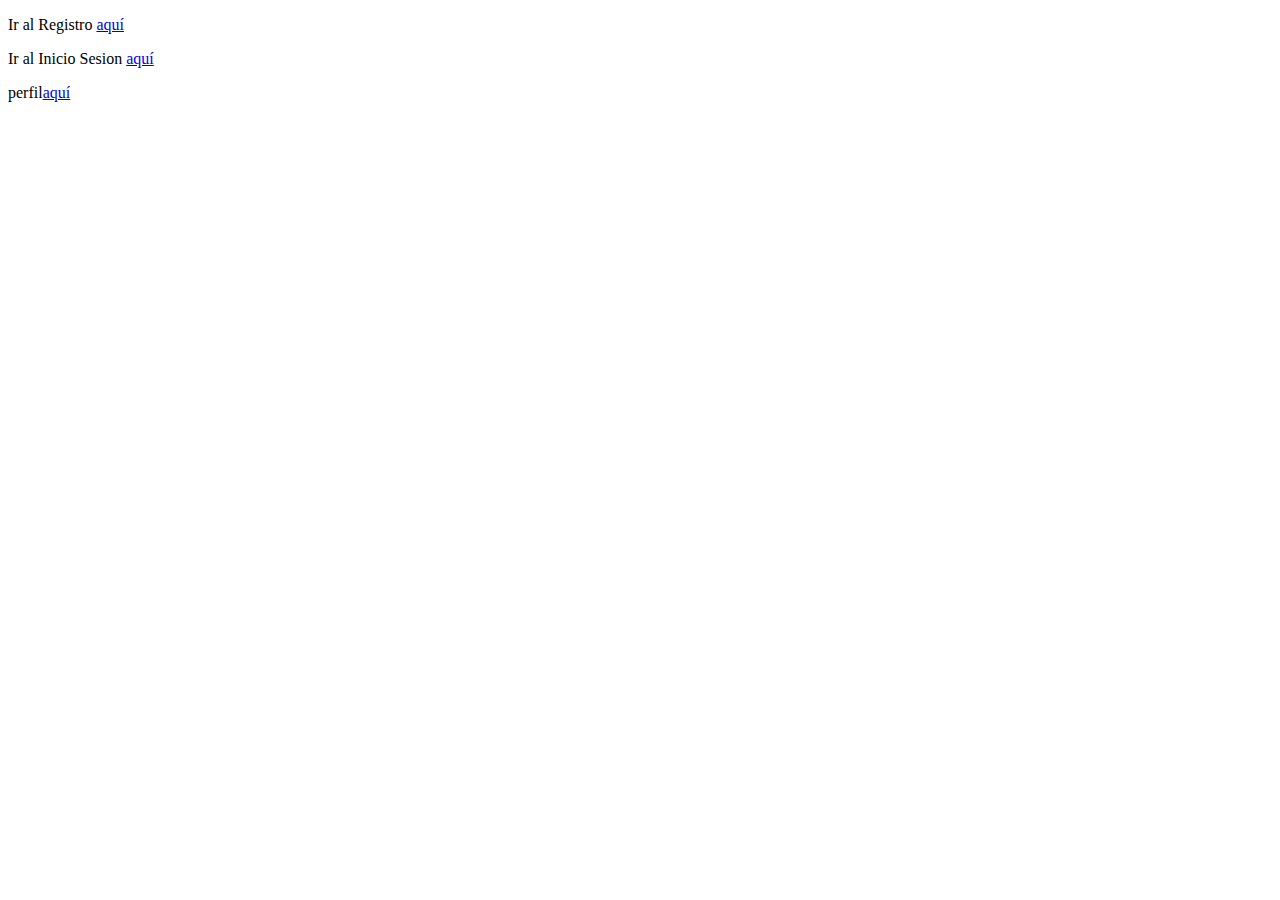
==== src/main/resources/static/index.html @ 1c25717d "Primer commit perfil(En proceso)" ====
<!DOCTYPE html>
<html lang="es" xmlns:th="http://www.thymeleaf.org">
<head>
  <title>Inicio</title>
  <meta http-equiv="Content-Type" content="text/html; charset=UTF-8"/>
</head>
<body>
  <p>Ir al Registro <a href="/registro">aqu&iacute;</a></p>
  <p>Ir al Inicio Sesion <a href="/login">aqu&iacute;</a></p>
  <p>perfil<a href="/perfil">aqu&iacute;</a></p>
</body>
</html>
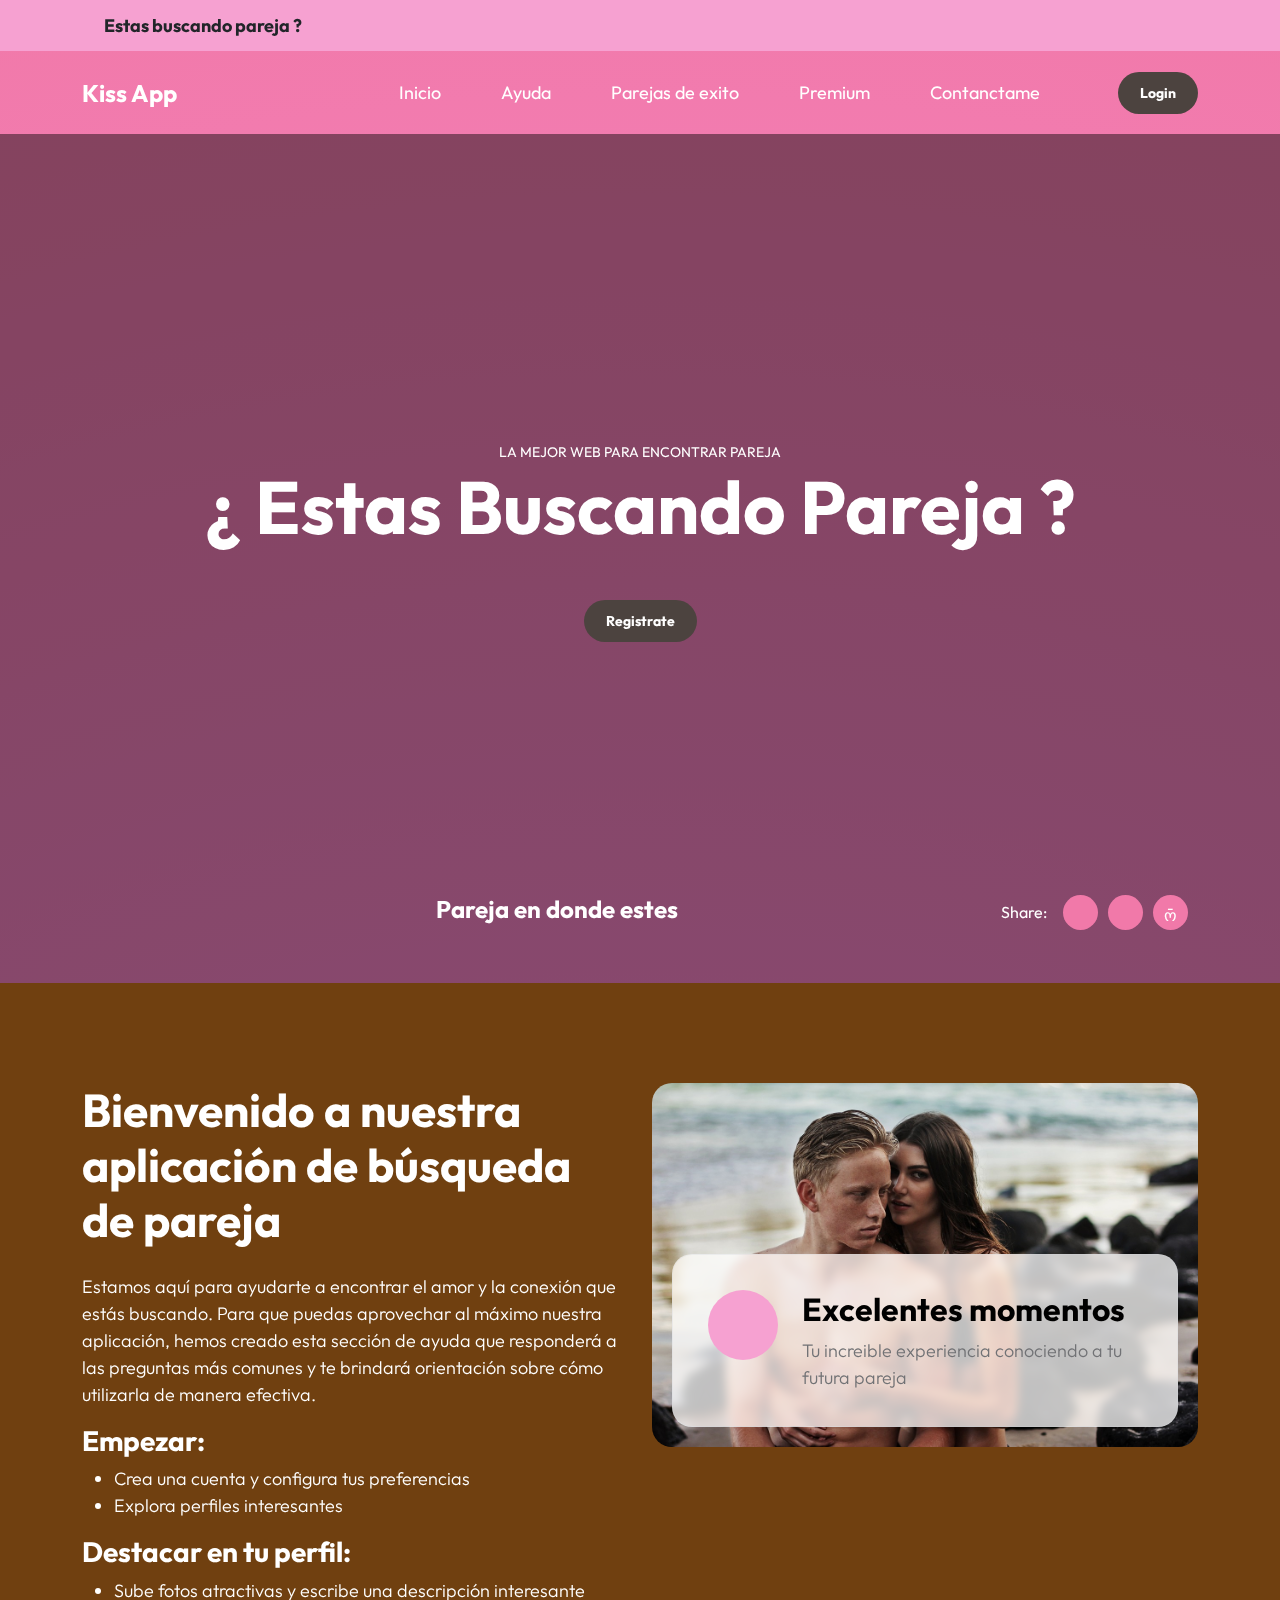
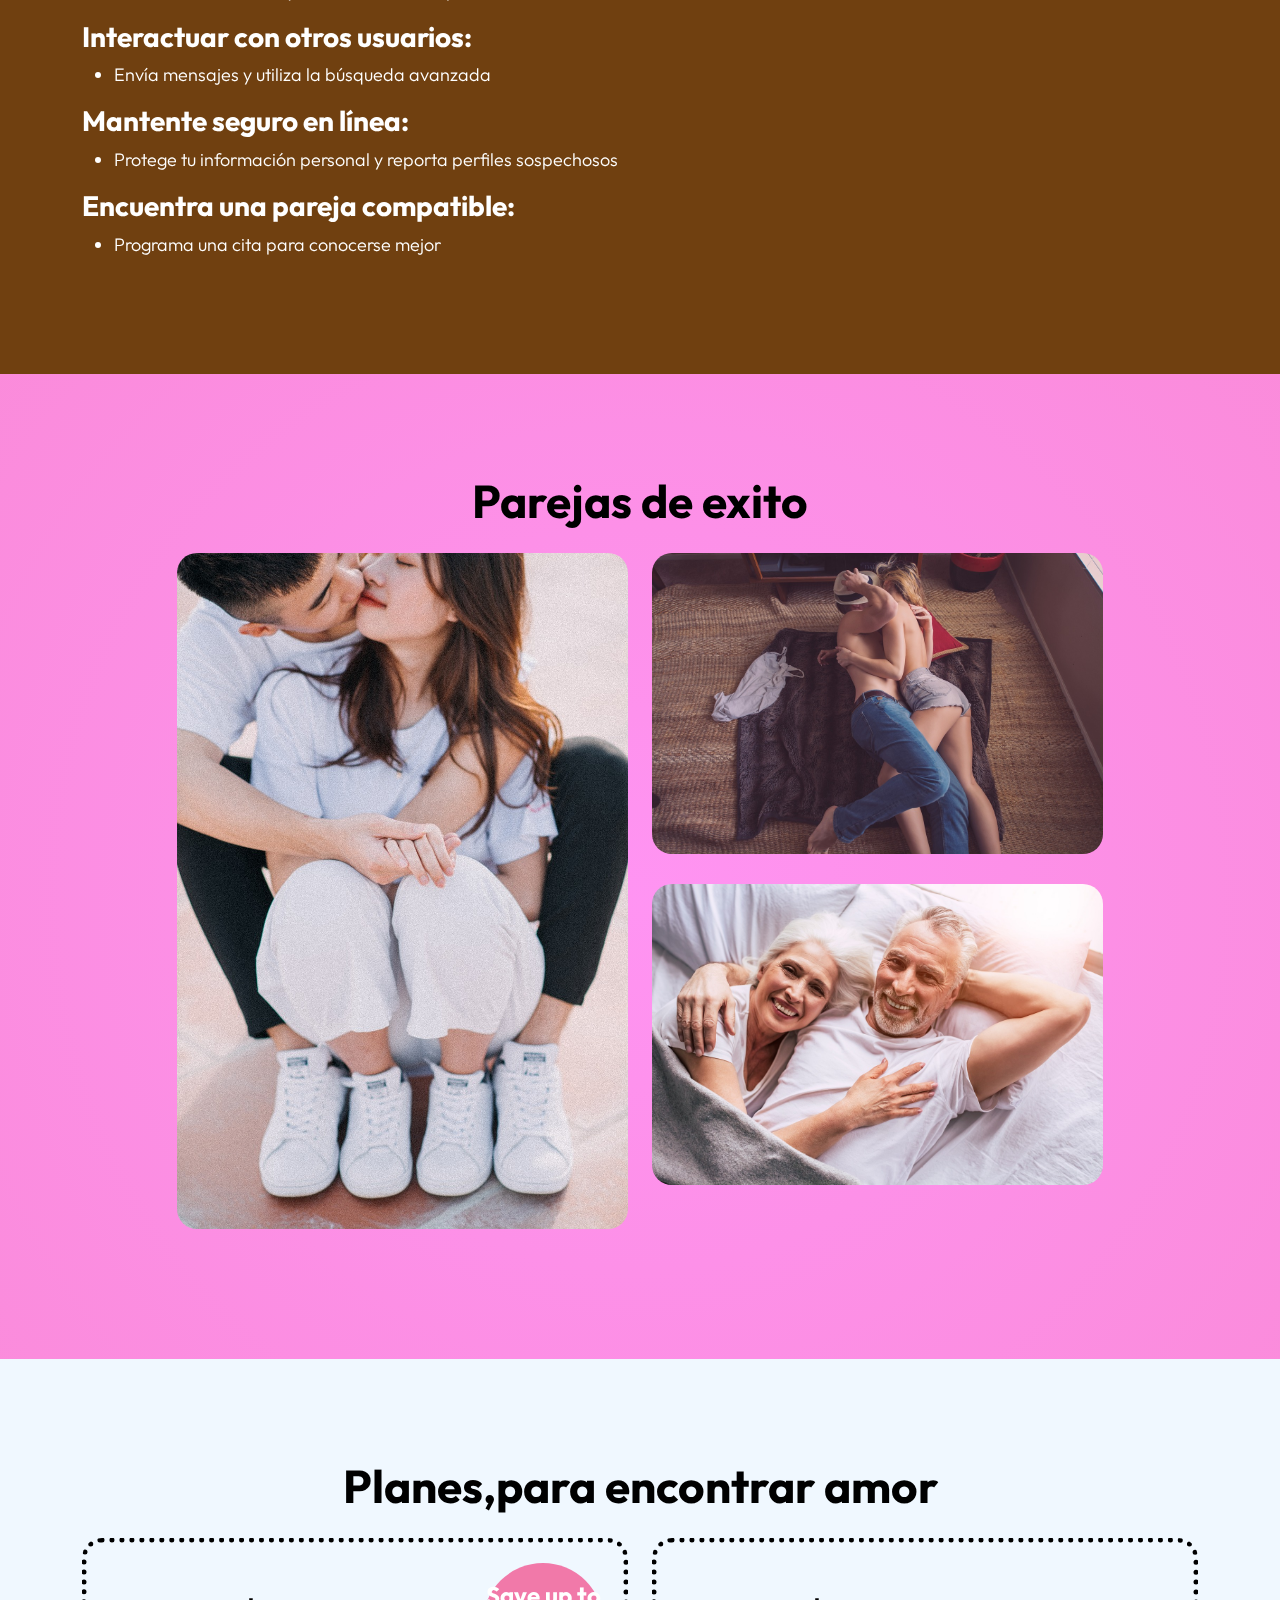
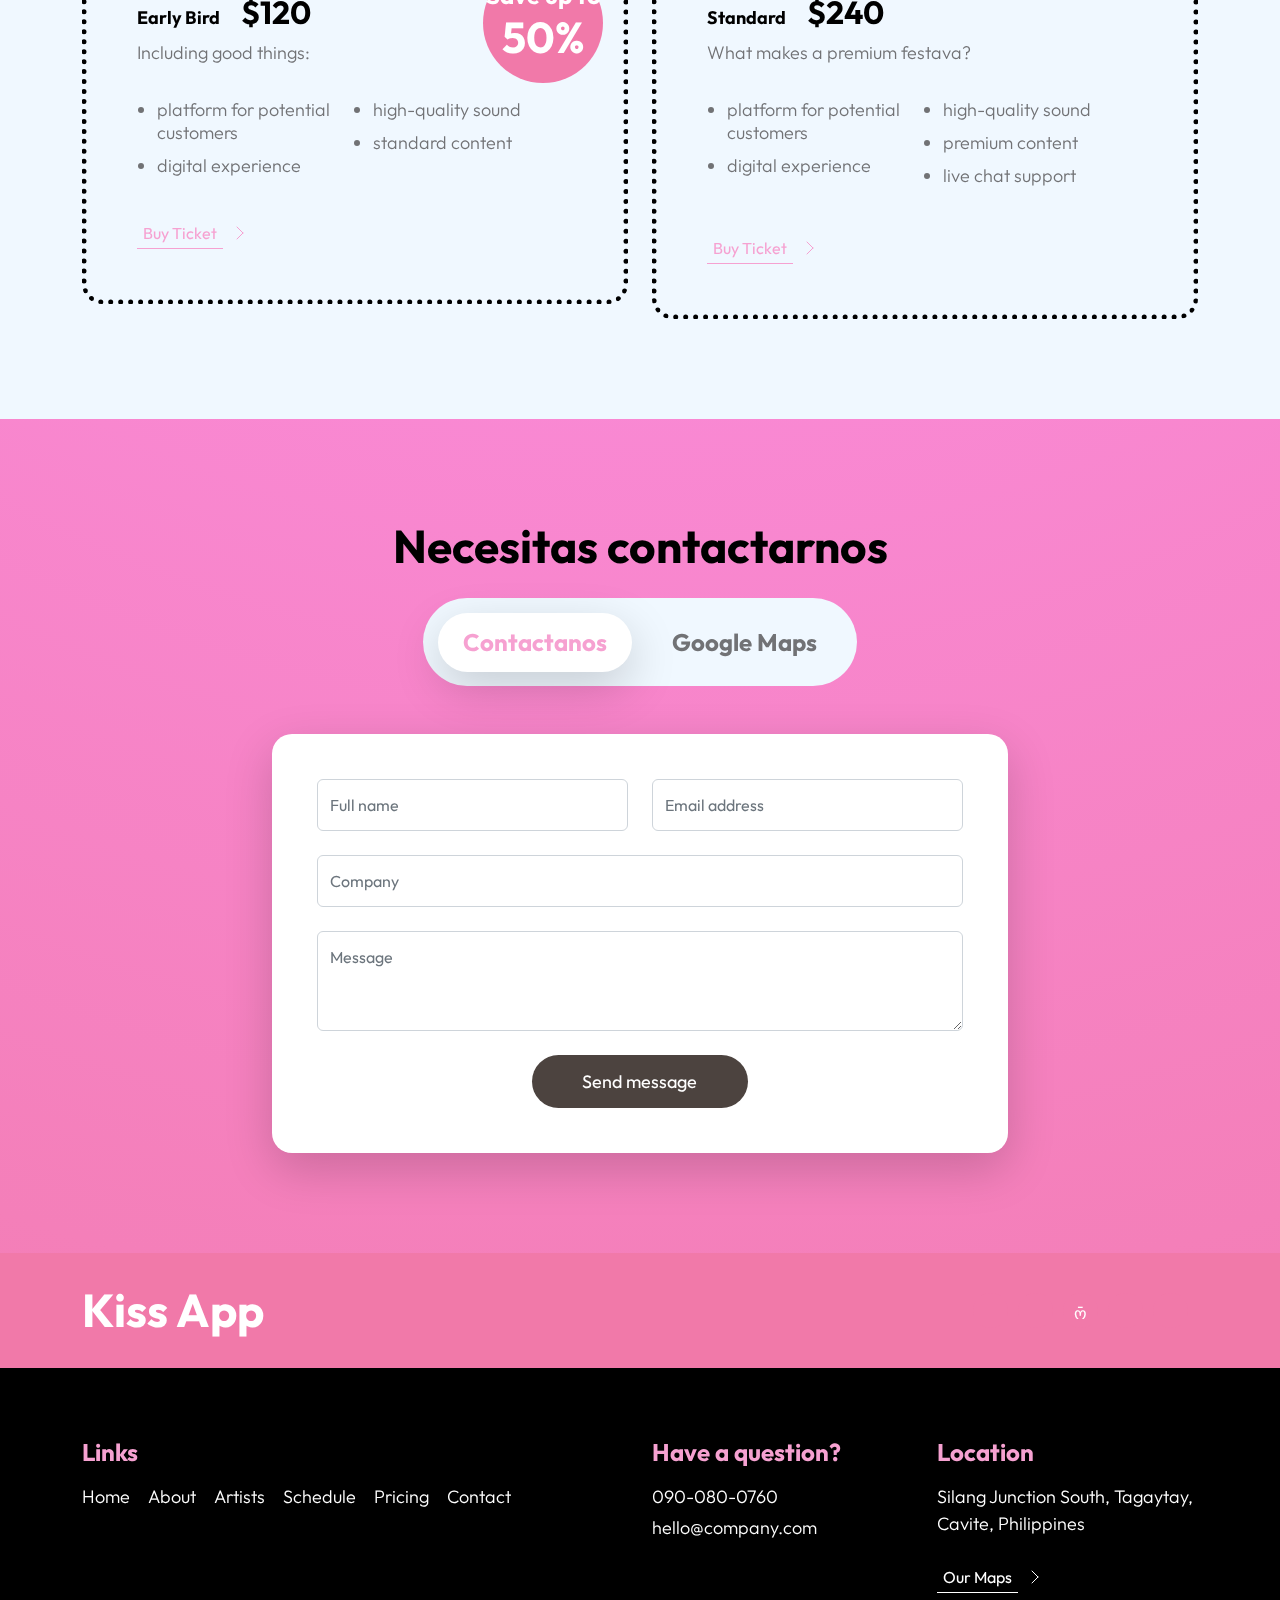
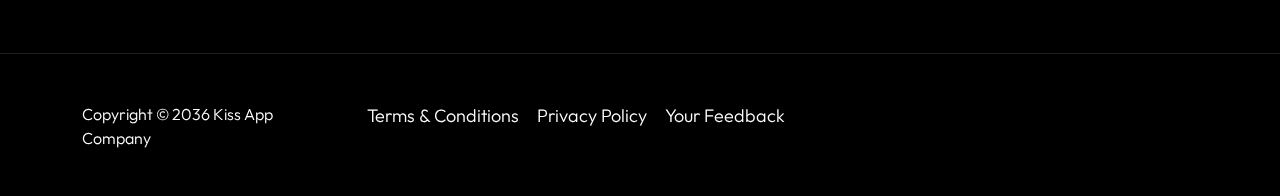
==== commit ef684a42: "aliminando y poniendo nuevos archivos con login" ====
--- a/src/main/resources/static/index.html
+++ b/src/main/resources/static/index.html
@@ -1,12 +1,637 @@
-<!DOCTYPE html>
-<html lang="es" xmlns:th="http://www.thymeleaf.org">
-<head>
-  <title>Inicio</title>
-  <meta http-equiv="Content-Type" content="text/html; charset=UTF-8"/>
-</head>
-<body>
-  <p>Ir al Registro <a href="/registro">aqu&iacute;</a></p>
-  <p>Ir al Inicio Sesion <a href="/login">aqu&iacute;</a></p>
-  <p>perfil<a href="/perfil">aqu&iacute;</a></p>
-</body>
+<!DOCTYPE html>
+<html lang="es" xmlns:th="http://www.thymeleaf.org">
+<head>
+    <meta charset="utf-8">
+    <meta name="viewport" content="width=device-width, initial-scale=1, shrink-to-fit=no">
+    <meta http-equiv="Cache-Control" content="no-cache" />
+    <meta http-equiv="Pragma" content="no-cache" />
+
+
+    <meta name="description" content="">
+    <meta name="author" content="">
+
+    <title>Kiss App - Bootstrap 5 CSS Template</title>
+
+    <!-- CSS FILES -->
+    <link rel="preconnect" href="https://fonts.googleapis.com">
+    <link rel="preconnect" href="https://fonts.gstatic.com" crossorigin>
+    <link href="https://fonts.googleapis.com/css2?family=Outfit:wght@100;200;400;700&display=swap" rel="stylesheet">
+    <link rel="stylesheet" href="css/bootstrap2.min.css"/>
+    <link rel="stylesheet" href="css/bootstrap-icons2.css"/>
+    <link rel="stylesheet" href="css/index.css"/>
+</head>
+
+<body>
+
+    <main>
+
+        <header class="site-header">
+            <div class="container">
+                <div class="row">
+
+                    <div class="col-lg-12 col-12 d-flex flex-wrap">
+                        <p class="d-flex me-4 mb-0">
+                            <i class="bi-person custom-icon me-2"></i>
+                            <strong class="text-dark">Estas buscando pareja ?</strong>
+                        </p>
+                    </div>
+
+                </div>
+            </div>
+        </header>
+
+
+        <nav class="navbar navbar-expand-lg">
+            <div class="container">
+                <a class="navbar-brand" href="index.html">
+                    Kiss App
+                </a>
+
+                <a href="ticket.html" class="btn custom-btn d-lg-none ms-auto me-4">Buy Ticket</a>
+
+                <button class="navbar-toggler" type="button" data-bs-toggle="collapse" data-bs-target="#navbarNav"
+                    aria-controls="navbarNav" aria-expanded="false" aria-label="Toggle navigation">
+                    <span class="navbar-toggler-icon"></span>
+                </button>
+
+                <div class="collapse navbar-collapse" id="navbarNav">
+                    <ul class="navbar-nav align-items-lg-center ms-auto me-lg-5">
+                        <li class="nav-item">
+                            <a class="nav-link click-scroll" href="#section_1">Inicio</a>
+                        </li>
+
+                        <li class="nav-item">
+                            <a class="nav-link click-scroll" href="#section_2">Ayuda</a>
+                        </li>
+
+                        <li class="nav-item">
+                            <a class="nav-link click-scroll" href="#section_3">Parejas de exito</a>
+                        </li>
+
+                        <li class="nav-item">
+                            <a class="nav-link click-scroll" href="#section_4">Premium</a>
+                        </li>
+
+                        <li class="nav-item">
+                            <a class="nav-link click-scroll" href="#section_5">Contanctame</a>
+                        </li>
+                    </ul>
+
+                    <a href="/login" class="btn custom-btn d-lg-block d-none">Login</a>
+                </div>
+            </div>
+        </nav>
+
+
+        <section class="hero-section" id="section_1">
+            <div class="section-overlay"></div>
+
+            <div class="container d-flex justify-content-center align-items-center">
+                <div class="row">
+
+                    <div class="col-12 mt-auto mb-5 text-center">
+                        <small>La mejor web para encontrar pareja</small>
+
+                        <h1 class="text-white mb-5">¿ Estas Buscando Pareja ?</h1>
+
+                        <a class="btn custom-btn smoothscroll" href="/registro">Registrate</a>
+                    </div>
+
+                    <div class="col-lg-12 col-12 mt-auto d-flex flex-column flex-lg-row text-center">
+
+
+                        <div class="location-wrap mx-auto py-3 py-lg-0">
+                            <h5 class="text-white">
+                                <i class="custom-icon bi-geo-alt me-2"></i>
+                                Pareja en donde estes
+                            </h5>
+                        </div>
+
+                        <div class="social-share">
+                            <ul class="social-icon d-flex align-items-center justify-content-center">
+                                <span class="text-white me-3">Share:</span>
+
+                                <li class="social-icon-item">
+                                    <a href="#" class="social-icon-link">
+                                        <span class="bi-facebook"></span>
+                                    </a>
+                                </li>
+
+                                <li class="social-icon-item">
+                                    <a href="#" class="social-icon-link">
+                                        <span class="bi-twitter"></span>
+                                    </a>
+                                </li>
+
+                                <li class="social-icon-item">
+                                    <a href="#" class="social-icon-link">
+                                        <span class="bi-instagram"></span>
+                                    </a>
+                                </li>
+                            </ul>
+                        </div>
+                    </div>
+                </div>
+            </div>
+
+            <div class="video-wrap">
+                <video autoplay="" loop="" muted="" class="custom-video" poster="">
+                    <source src="video/pexels-2022395.mp4" type="video/mp4">
+
+                    Your browser does not support the video tag.
+                </video>
+            </div>
+        </section>
+
+
+        <section class="about-section section-padding" id="section_2">
+            <div class="container">
+                <div class="row">
+
+                    <div class="col-lg-6 col-12 mb-4 mb-lg-0 d-flex align-items-center">
+                        <div class="services-info">
+                            <h2 class="text-white mb-4">Bienvenido a nuestra aplicación de búsqueda de pareja </h2>
+
+                            <p class="text-white">Estamos aquí para ayudarte a encontrar el amor y la conexión que estás
+                                buscando. Para que puedas aprovechar al máximo nuestra aplicación, hemos creado esta
+                                sección de ayuda que responderá a las preguntas más comunes y te brindará orientación
+                                sobre cómo utilizarla de manera efectiva.</p>
+
+
+                            <h4 class="text-white">Empezar:</h4>
+                            <ul class="text-white">
+                                <li class="text-white">Crea una cuenta y configura tus preferencias</li>
+                                <li class="text-white">Explora perfiles interesantes</li>
+                            </ul>
+
+                            <h4 class="text-white">Destacar en tu perfil:</h4>
+                            <ul class="text-white">
+                                <li class="text-white">Sube fotos atractivas y escribe una descripción interesante</li>
+                            </ul>
+
+                            <h4 class="text-white" >Interactuar con otros usuarios:</h4>
+                            <ul class="text-white">
+                                <li class="text-white">Envía mensajes y utiliza la búsqueda avanzada</li>
+                            </ul>
+
+                            <h4 class="text-white">Mantente seguro en línea:</h4>
+                            <ul class="text-white">
+                                <li class="text-white">Protege tu información personal y reporta perfiles sospechosos</li>
+                            </ul>
+
+                            <h4 class="text-white">Encuentra una pareja compatible:</h4>
+                            <ul class="text-white">
+                                <li class="text-white">Programa una cita para conocerse mejor</li>
+                            </ul>
+
+                        
+
+
+                        </div>
+                    </div>
+
+                    <div class="col-lg-6 col-12">
+                        <div class="about-text-wrap">
+                            <img src="images/pexels-alexander-suhorucov-6457579.jpg" class="about-image img-fluid">
+
+                            <div class="about-text-info d-flex">
+                                <div class="d-flex">
+                                    <i class="about-text-icon bi-person"></i>
+                                </div>
+
+
+                                <div class="ms-4">
+                                    <h3>Excelentes momentos</h3>
+
+                                    <p class="mb-0">Tu increible experiencia conociendo a tu futura pareja</p>
+                                </div>
+                            </div>
+                        </div>
+                    </div>
+
+                </div>
+            </div>
+        </section>
+
+
+        <section class="artists-section section-padding" id="section_3">
+            <div class="container">
+                <div class="row justify-content-center">
+
+                    <div class="col-12 text-center">
+                        <h2 class="mb-4">Parejas de exito</h2>
+                    </div>
+
+                    <div class="col-lg-5 col-12">
+                        <div class="artists-thumb">
+                            <div class="artists-image-wrap">
+                                <img src="images/artists/joecalih-UmTZqmMvQcw-unsplash.jpg"
+                                    class="artists-image img-fluid">
+                            </div>
+
+                            <div class="artists-hover">
+                                <p>
+                                    <strong>Name:</strong>
+                                    Madona
+                                </p>
+
+                                <p>
+                                    <strong>Birthdate:</strong>
+                                    August 16, 1958
+                                </p>
+
+                                <p>
+                                    <strong>Music:</strong>
+                                    Pop, R&amp;B
+                                </p>
+
+                                <hr>
+
+                                <p class="mb-0">
+                                    <strong>Youtube Channel:</strong>
+                                    <a href="#">Madona Official</a>
+                                </p>
+                            </div>
+                        </div>
+                    </div>
+
+                    <div class="col-lg-5 col-12">
+                        <div class="artists-thumb">
+                            <div class="artists-image-wrap">
+                                <img src="images/artists/abstral-official-bdlMO9z5yco-unsplash.jpg"
+                                    class="artists-image img-fluid">
+                            </div>
+
+                            <div class="artists-hover">
+                                <p>
+                                    <strong>Name:</strong>
+                                    Rihana
+                                </p>
+
+                                <p>
+                                    <strong>Birthdate:</strong>
+                                    Feb 20, 1988
+                                </p>
+
+                                <p>
+                                    <strong>Music:</strong>
+                                    Country
+                                </p>
+
+                                <hr>
+
+                                <p class="mb-0">
+                                    <strong>Youtube Channel:</strong>
+                                    <a href="#">Rihana Official</a>
+                                </p>
+                            </div>
+                        </div>
+
+                        <div class="artists-thumb">
+                            <img src="images/artists/soundtrap-rAT6FJ6wltE-unsplash.jpg"
+                                class="artists-image img-fluid">
+
+                            <div class="artists-hover">
+                                <p>
+                                    <strong>Name:</strong>
+                                    Bruno Bros
+                                </p>
+
+                                <p>
+                                    <strong>Birthdate:</strong>
+                                    October 8, 1985
+                                </p>
+
+                                <p>
+                                    <strong>Music:</strong>
+                                    Pop
+                                </p>
+
+                                <hr>
+
+                                <p class="mb-0">
+                                    <strong>Youtube Channel:</strong>
+                                    <a href="#">Bruno Official</a>
+                                </p>
+                            </div>
+                        </div>
+                    </div>
+
+                </div>
+            </div>
+        </section>
+
+
+
+        <section class="pricing-section section-padding section-bg" id="section_4">
+            <div class="container">
+                <div class="row">
+
+                    <div class="col-lg-8 col-12 mx-auto">
+                        <h2 class="text-center mb-4">Planes,para encontrar amor</h2>
+                    </div>
+
+                    <div class="col-lg-6 col-12">
+                        <div class="pricing-thumb">
+                            <div class="d-flex">
+                                <div>
+                                    <h3><small>Early Bird</small> $120</h3>
+
+                                    <p>Including good things:</p>
+                                </div>
+
+                                <h5 class="pricing-tag ms-auto">Save up to <span>50%</span></h5>
+                            </div>
+
+                            <ul class="pricing-list mt-3">
+                                <li class="pricing-list-item">platform for potential customers</li>
+
+                                <li class="pricing-list-item">digital experience</li>
+
+                                <li class="pricing-list-item">high-quality sound</li>
+
+                                <li class="pricing-list-item">standard content</li>
+                            </ul>
+
+                            <a class="link-fx-1 color-contrast-higher mt-4" href="ticket.html">
+                                <span>Buy Ticket</span>
+                                <svg class="icon" viewBox="0 0 32 32" aria-hidden="true">
+                                    <g fill="none" stroke="currentColor" stroke-linecap="round" stroke-linejoin="round">
+                                        <circle cx="16" cy="16" r="15.5"></circle>
+                                        <line x1="10" y1="18" x2="16" y2="12"></line>
+                                        <line x1="16" y1="12" x2="22" y2="18"></line>
+                                    </g>
+                                </svg>
+                            </a>
+                        </div>
+                    </div>
+
+                    <div class="col-lg-6 col-12 mt-4 mt-lg-0">
+                        <div class="pricing-thumb">
+                            <div class="d-flex">
+                                <div>
+                                    <h3><small>Standard</small> $240</h3>
+
+                                    <p>What makes a premium festava?</p>
+                                </div>
+                            </div>
+
+                            <ul class="pricing-list mt-3">
+                                <li class="pricing-list-item">platform for potential customers</li>
+
+                                <li class="pricing-list-item">digital experience</li>
+
+                                <li class="pricing-list-item">high-quality sound</li>
+
+                                <li class="pricing-list-item">premium content</li>
+
+                                <li class="pricing-list-item">live chat support</li>
+                            </ul>
+
+                            <a class="link-fx-1 color-contrast-higher mt-4" href="ticket.html">
+                                <span>Buy Ticket</span>
+                                <svg class="icon" viewBox="0 0 32 32" aria-hidden="true">
+                                    <g fill="none" stroke="currentColor" stroke-linecap="round" stroke-linejoin="round">
+                                        <circle cx="16" cy="16" r="15.5"></circle>
+                                        <line x1="10" y1="18" x2="16" y2="12"></line>
+                                        <line x1="16" y1="12" x2="22" y2="18"></line>
+                                    </g>
+                                </svg>
+                            </a>
+                        </div>
+                    </div>
+
+                </div>
+            </div>
+        </section>
+
+
+        <section class="contact-section section-padding" id="section_5">
+            <div class="container">
+                <div class="row">
+
+                    <div class="col-lg-8 col-12 mx-auto">
+                        <h2 class="text-center mb-4">Necesitas contactarnos</h2>
+
+                        <nav class="d-flex justify-content-center">
+                            <div class="nav nav-tabs align-items-baseline justify-content-center" id="nav-tab"
+                                role="tablist">
+                                <button class="nav-link active" id="nav-ContactForm-tab" data-bs-toggle="tab"
+                                    data-bs-target="#nav-ContactForm" type="button" role="tab"
+                                    aria-controls="nav-ContactForm" aria-selected="false">
+                                    <h5>Contactanos</h5>
+                                </button>
+
+                                <button class="nav-link" id="nav-ContactMap-tab" data-bs-toggle="tab"
+                                    data-bs-target="#nav-ContactMap" type="button" role="tab"
+                                    aria-controls="nav-ContactMap" aria-selected="false">
+                                    <h5>Google Maps</h5>
+                                </button>
+                            </div>
+                        </nav>
+
+                        <div class="tab-content shadow-lg mt-5" id="nav-tabContent">
+                            <div class="tab-pane fade show active" id="nav-ContactForm" role="tabpanel"
+                                aria-labelledby="nav-ContactForm-tab">
+                                <form class="custom-form contact-form mb-5 mb-lg-0" action="#" method="post"
+                                    role="form">
+                                    <div class="contact-form-body">
+                                        <div class="row">
+                                            <div class="col-lg-6 col-md-6 col-12">
+                                                <input type="text" name="contact-name" id="contact-name"
+                                                    class="form-control" placeholder="Full name" required>
+                                            </div>
+
+                                            <div class="col-lg-6 col-md-6 col-12">
+                                                <input type="email" name="contact-email" id="contact-email"
+                                                    pattern="[^ @]*@[^ @]*" class="form-control"
+                                                    placeholder="Email address" required>
+                                            </div>
+                                        </div>
+
+                                        <input type="text" name="contact-company" id="contact-company"
+                                            class="form-control" placeholder="Company" required>
+
+                                        <textarea name="contact-message" rows="3" class="form-control"
+                                            id="contact-message" placeholder="Message"></textarea>
+
+                                        <div class="col-lg-4 col-md-10 col-8 mx-auto">
+                                            <button type="submit" class="form-control">Send message</button>
+                                        </div>
+                                    </div>
+                                </form>
+                            </div>
+
+                            <div class="tab-pane fade" id="nav-ContactMap" role="tabpanel"
+                                aria-labelledby="nav-ContactMap-tab">
+                                <iframe class="google-map"
+                                    src="https://www.google.com/maps/embed?pb=!1m18!1m12!1m3!1d29974.469402870927!2d120.94861466021855!3d14.106066818082482!2m3!1f0!2f0!3f0!3m2!1i1024!2i768!4f13.1!3m3!1m2!1s0x33bd777b1ab54c8f%3A0x6ecc514451ce2be8!2sTagaytay%2C%20Cavite%2C%20Philippines!5e1!3m2!1sen!2smy!4v1670344209509!5m2!1sen!2smy"
+                                    width="100%" height="450" style="border:0;" allowfullscreen="" loading="lazy"
+                                    referrerpolicy="no-referrer-when-downgrade"></iframe>
+                                <!-- You can easily copy the embed code from Google Maps -> Share -> Embed a map // -->
+                            </div>
+                        </div>
+                    </div>
+
+                </div>
+            </div>
+        </section>
+    </main>
+
+
+    <footer class="site-footer">
+        <div class="site-footer-top">
+            <div class="container">
+                <div class="row">
+
+                    <div class="col-lg-6 col-12">
+                        <h2 class="text-white mb-lg-0">Kiss App</h2>
+                    </div>
+
+                    <div class="col-lg-6 col-12 d-flex justify-content-lg-end align-items-center">
+                        <ul class="social-icon d-flex justify-content-lg-end">
+                            <li class="social-icon-item">
+                                <a href="#" class="social-icon-link">
+                                    <span class="bi-twitter"></span>
+                                </a>
+                            </li>
+
+                            <li class="social-icon-item">
+                                <a href="#" class="social-icon-link">
+                                    <span class="bi-apple"></span>
+                                </a>
+                            </li>
+
+                            <li class="social-icon-item">
+                                <a href="#" class="social-icon-link">
+                                    <span class="bi-instagram"></span>
+                                </a>
+                            </li>
+
+                            <li class="social-icon-item">
+                                <a href="#" class="social-icon-link">
+                                    <span class="bi-youtube"></span>
+                                </a>
+                            </li>
+
+                            <li class="social-icon-item">
+                                <a href="#" class="social-icon-link">
+                                    <span class="bi-pinterest"></span>
+                                </a>
+                            </li>
+                        </ul>
+                    </div>
+                </div>
+            </div>
+        </div>
+
+        <div class="container">
+            <div class="row">
+
+                <div class="col-lg-6 col-12 mb-4 pb-2">
+                    <h5 class="site-footer-title mb-3">Links</h5>
+
+                    <ul class="site-footer-links">
+                        <li class="site-footer-link-item">
+                            <a href="#" class="site-footer-link">Home</a>
+                        </li>
+
+                        <li class="site-footer-link-item">
+                            <a href="#" class="site-footer-link">About</a>
+                        </li>
+
+                        <li class="site-footer-link-item">
+                            <a href="#" class="site-footer-link">Artists</a>
+                        </li>
+
+                        <li class="site-footer-link-item">
+                            <a href="#" class="site-footer-link">Schedule</a>
+                        </li>
+
+                        <li class="site-footer-link-item">
+                            <a href="#" class="site-footer-link">Pricing</a>
+                        </li>
+
+                        <li class="site-footer-link-item">
+                            <a href="#" class="site-footer-link">Contact</a>
+                        </li>
+                    </ul>
+                </div>
+
+                <div class="col-lg-3 col-md-6 col-12 mb-4 mb-lg-0">
+                    <h5 class="site-footer-title mb-3">Have a question?</h5>
+
+                    <p class="text-white d-flex mb-1">
+                        <a href="tel: 090-080-0760" class="site-footer-link">
+                            090-080-0760
+                        </a>
+                    </p>
+
+                    <p class="text-white d-flex">
+                        <a href="mailto:hello@company.com" class="site-footer-link">
+                            hello@company.com
+                        </a>
+                    </p>
+                </div>
+
+                <div class="col-lg-3 col-md-6 col-11 mb-4 mb-lg-0 mb-md-0">
+                    <h5 class="site-footer-title mb-3">Location</h5>
+
+                    <p class="text-white d-flex mt-3 mb-2">
+                        Silang Junction South, Tagaytay, Cavite, Philippines</p>
+
+                    <a class="link-fx-1 color-contrast-higher mt-3" href="#">
+                        <span>Our Maps</span>
+                        <svg class="icon" viewBox="0 0 32 32" aria-hidden="true">
+                            <g fill="none" stroke="currentColor" stroke-linecap="round" stroke-linejoin="round">
+                                <circle cx="16" cy="16" r="15.5"></circle>
+                                <line x1="10" y1="18" x2="16" y2="12"></line>
+                                <line x1="16" y1="12" x2="22" y2="18"></line>
+                            </g>
+                        </svg>
+                    </a>
+                </div>
+            </div>
+        </div>
+
+        <div class="site-footer-bottom">
+            <div class="container">
+                <div class="row">
+
+                    <div class="col-lg-3 col-12 mt-5">
+                        <p class="copyright-text">Copyright © 2036 Kiss App Company</p>
+                    </div>
+
+                    <div class="col-lg-8 col-12 mt-lg-5">
+                        <ul class="site-footer-links">
+                            <li class="site-footer-link-item">
+                                <a href="#" class="site-footer-link">Terms &amp; Conditions</a>
+                            </li>
+
+                            <li class="site-footer-link-item">
+                                <a href="#" class="site-footer-link">Privacy Policy</a>
+                            </li>
+
+                            <li class="site-footer-link-item">
+                                <a href="#" class="site-footer-link">Your Feedback</a>
+                            </li>
+                        </ul>
+                    </div>
+                </div>
+            </div>
+        </div>
+    </footer>
+
+
+
+    <!-- JAVASCRIPT FILES -->
+    <script th:src="@{/js/jquery.min.js}"></script>
+    <script th:src="@{/js/bootstrap.min.js}"></script>
+    <script th:src="@{/js/jquery.sticky.js}"></script>
+    <script th:src="@{/js/click-scroll.js}"></script>
+    <script th:src="@{/js/custom.js}"></script>
+
+
+</body>
+
 </html>--- a/src/main/resources/static/css/bootstrap2.min.css
+++ b/src/main/resources/static/css/bootstrap2.min.css
@@ -0,0 +1,12637 @@
+@charset "UTF-8";
+
+/*!
+ * Bootstrap  v5.2.2 (https://getbootstrap.com/)
+ * Copyright 2011-2022 The Bootstrap Authors
+ * Copyright 2011-2022 Twitter, Inc.
+ * Licensed under MIT (https://github.com/twbs/bootstrap/blob/main/LICENSE)
+ */
+:root {
+    --bs-blue: #0d6efd;
+    --bs-indigo: #6610f2;
+    --bs-purple: #6f42c1;
+    --bs-pink: #d63384;
+    --bs-red: #dc3545;
+    --bs-orange: #fd7e14;
+    --bs-yellow: #ffc107;
+    --bs-green: #198754;
+    --bs-teal: #20c997;
+    --bs-cyan: #0dcaf0;
+    --bs-black: #000;
+    --bs-white: #fff;
+    --bs-gray: #6c757d;
+    --bs-gray-dark: #343a40;
+    --bs-gray-100: #f8f9fa;
+    --bs-gray-200: #e9ecef;
+    --bs-gray-300: #dee2e6;
+    --bs-gray-400: #ced4da;
+    --bs-gray-500: #adb5bd;
+    --bs-gray-600: #6c757d;
+    --bs-gray-700: #495057;
+    --bs-gray-800: #343a40;
+    --bs-gray-900: #212529;
+    --bs-primary: #0d6efd;
+    --bs-secondary: #6c757d;
+    --bs-success: #198754;
+    --bs-info: #0dcaf0;
+    --bs-warning: #ffc107;
+    --bs-danger: #dc3545;
+    --bs-light: #f8f9fa;
+    --bs-dark: #212529;
+    --bs-primary-rgb: 13, 110, 253;
+    --bs-secondary-rgb: 108, 117, 125;
+    --bs-success-rgb: 25, 135, 84;
+    --bs-info-rgb: 13, 202, 240;
+    --bs-warning-rgb: 255, 193, 7;
+    --bs-danger-rgb: 220, 53, 69;
+    --bs-light-rgb: 248, 249, 250;
+    --bs-dark-rgb: 33, 37, 41;
+    --bs-white-rgb: 255, 255, 255;
+    --bs-black-rgb: 0, 0, 0;
+    --bs-body-color-rgb: 33, 37, 41;
+    --bs-body-bg-rgb: 255, 255, 255;
+    --bs-font-sans-serif: system-ui, -apple-system, "Segoe UI", Roboto, "Helvetica Neue", "Noto Sans", "Liberation Sans", Arial, sans-serif, "Apple Color Emoji", "Segoe UI Emoji", "Segoe UI Symbol", "Noto Color Emoji";
+    --bs-font-monospace: SFMono-Regular, Menlo, Monaco, Consolas, "Liberation Mono", "Courier New", monospace;
+    --bs-gradient: linear-gradient(180deg, rgba(255, 255, 255, 0.15), rgba(255, 255, 255, 0));
+    --bs-body-font-family: var(--bs-font-sans-serif);
+    --bs-body-font-size: 1rem;
+    --bs-body-font-weight: 400;
+    --bs-body-line-height: 1.5;
+    --bs-body-color: #212529;
+    --bs-body-bg: #fff;
+    --bs-border-width: 1px;
+    --bs-border-style: solid;
+    --bs-border-color: #dee2e6;
+    --bs-border-color-translucent: rgba(0, 0, 0, 0.175);
+    --bs-border-radius: 0.375rem;
+    --bs-border-radius-sm: 0.25rem;
+    --bs-border-radius-lg: 0.5rem;
+    --bs-border-radius-xl: 1rem;
+    --bs-border-radius-2xl: 2rem;
+    --bs-border-radius-pill: 50rem;
+    --bs-link-color: #0d6efd;
+    --bs-link-hover-color: #0a58ca;
+    --bs-code-color: #d63384;
+    --bs-highlight-bg: #fff3cd
+}
+
+*,
+::after,
+::before {
+    box-sizing: border-box
+}
+
+@media (prefers-reduced-motion:no-preference) {
+    :root {
+        scroll-behavior: smooth
+    }
+}
+
+body {
+    margin: 0;
+    font-family: var(--bs-body-font-family);
+    font-size: var(--bs-body-font-size);
+    font-weight: var(--bs-body-font-weight);
+    line-height: var(--bs-body-line-height);
+    color: var(--bs-body-color);
+    text-align: var(--bs-body-text-align);
+    background-color: var(--bs-body-bg);
+    -webkit-text-size-adjust: 100%;
+    -webkit-tap-highlight-color: transparent
+}
+
+hr {
+    margin: 1rem 0;
+    color: inherit;
+    border: 0;
+    border-top: 1px solid;
+    opacity: .25
+}
+
+.h1,
+.h2,
+.h3,
+.h4,
+.h5,
+.h6,
+h1,
+h2,
+h3,
+h4,
+h5,
+h6 {
+    margin-top: 0;
+    margin-bottom: .5rem;
+    font-weight: 500;
+    line-height: 1.2
+}
+
+.h1,
+h1 {
+    font-size: calc(1.375rem + 1.5vw)
+}
+
+@media (min-width:1200px) {
+
+    .h1,
+    h1 {
+        font-size: 2.5rem
+    }
+}
+
+.h2,
+h2 {
+    font-size: calc(1.325rem + .9vw)
+}
+
+@media (min-width:1200px) {
+
+    .h2,
+    h2 {
+        font-size: 2rem
+    }
+}
+
+.h3,
+h3 {
+    font-size: calc(1.3rem + .6vw)
+}
+
+@media (min-width:1200px) {
+
+    .h3,
+    h3 {
+        font-size: 1.75rem
+    }
+}
+
+.h4,
+h4 {
+    font-size: calc(1.275rem + .3vw)
+}
+
+@media (min-width:1200px) {
+
+    .h4,
+    h4 {
+        font-size: 1.5rem
+    }
+}
+
+.h5,
+h5 {
+    font-size: 1.25rem
+}
+
+.h6,
+h6 {
+    font-size: 1rem
+}
+
+p {
+    margin-top: 0;
+    margin-bottom: 1rem
+}
+
+abbr[title] {
+    -webkit-text-decoration: underline dotted;
+    text-decoration: underline dotted;
+    cursor: help;
+    -webkit-text-decoration-skip-ink: none;
+    text-decoration-skip-ink: none
+}
+
+address {
+    margin-bottom: 1rem;
+    font-style: normal;
+    line-height: inherit
+}
+
+ol,
+ul {
+    padding-left: 2rem
+}
+
+dl,
+ol,
+ul {
+    margin-top: 0;
+    margin-bottom: 1rem
+}
+
+ol ol,
+ol ul,
+ul ol,
+ul ul {
+    margin-bottom: 0
+}
+
+dt {
+    font-weight: 700
+}
+
+dd {
+    margin-bottom: .5rem;
+    margin-left: 0
+}
+
+blockquote {
+    margin: 0 0 1rem
+}
+
+b,
+strong {
+    font-weight: bolder
+}
+
+.small,
+small {
+    font-size: .875em
+}
+
+.mark,
+mark {
+    padding: .1875em;
+    background-color: var(--bs-highlight-bg)
+}
+
+sub,
+sup {
+    position: relative;
+    font-size: .75em;
+    line-height: 0;
+    vertical-align: baseline
+}
+
+sub {
+    bottom: -.25em
+}
+
+sup {
+    top: -.5em
+}
+
+a {
+    color: var(--bs-link-color);
+    text-decoration: underline
+}
+
+a:hover {
+    color: var(--bs-link-hover-color)
+}
+
+a:not([href]):not([class]),
+a:not([href]):not([class]):hover {
+    color: inherit;
+    text-decoration: none
+}
+
+code,
+kbd,
+pre,
+samp {
+    font-family: var(--bs-font-monospace);
+    font-size: 1em
+}
+
+pre {
+    display: block;
+    margin-top: 0;
+    margin-bottom: 1rem;
+    overflow: auto;
+    font-size: .875em
+}
+
+pre code {
+    font-size: inherit;
+    color: inherit;
+    word-break: normal
+}
+
+code {
+    font-size: .875em;
+    color: var(--bs-code-color);
+    word-wrap: break-word
+}
+
+a>code {
+    color: inherit
+}
+
+kbd {
+    padding: .1875rem .375rem;
+    font-size: .875em;
+    color: var(--bs-body-bg);
+    background-color: var(--bs-body-color);
+    border-radius: .25rem
+}
+
+kbd kbd {
+    padding: 0;
+    font-size: 1em
+}
+
+figure {
+    margin: 0 0 1rem
+}
+
+img,
+svg {
+    vertical-align: middle
+}
+
+table {
+    caption-side: bottom;
+    border-collapse: collapse
+}
+
+caption {
+    padding-top: .5rem;
+    padding-bottom: .5rem;
+    color: #6c757d;
+    text-align: left
+}
+
+th {
+    text-align: inherit;
+    text-align: -webkit-match-parent
+}
+
+tbody,
+td,
+tfoot,
+th,
+thead,
+tr {
+    border-color: inherit;
+    border-style: solid;
+    border-width: 0
+}
+
+label {
+    display: inline-block
+}
+
+button {
+    border-radius: 0
+}
+
+button:focus:not(:focus-visible) {
+    outline: 0
+}
+
+button,
+input,
+optgroup,
+select,
+textarea {
+    margin: 0;
+    font-family: inherit;
+    font-size: inherit;
+    line-height: inherit
+}
+
+button,
+select {
+    text-transform: none
+}
+
+[role=button] {
+    cursor: pointer
+}
+
+select {
+    word-wrap: normal
+}
+
+select:disabled {
+    opacity: 1
+}
+
+[list]:not([type=date]):not([type=datetime-local]):not([type=month]):not([type=week]):not([type=time])::-webkit-calendar-picker-indicator {
+    display: none !important
+}
+
+[type=button],
+[type=reset],
+[type=submit],
+button {
+    -webkit-appearance: button
+}
+
+[type=button]:not(:disabled),
+[type=reset]:not(:disabled),
+[type=submit]:not(:disabled),
+button:not(:disabled) {
+    cursor: pointer
+}
+
+::-moz-focus-inner {
+    padding: 0;
+    border-style: none
+}
+
+textarea {
+    resize: vertical
+}
+
+fieldset {
+    min-width: 0;
+    padding: 0;
+    margin: 0;
+    border: 0
+}
+
+legend {
+    float: left;
+    width: 100%;
+    padding: 0;
+    margin-bottom: .5rem;
+    font-size: calc(1.275rem + .3vw);
+    line-height: inherit
+}
+
+@media (min-width:1200px) {
+    legend {
+        font-size: 1.5rem
+    }
+}
+
+legend+* {
+    clear: left
+}
+
+::-webkit-datetime-edit-day-field,
+::-webkit-datetime-edit-fields-wrapper,
+::-webkit-datetime-edit-hour-field,
+::-webkit-datetime-edit-minute,
+::-webkit-datetime-edit-month-field,
+::-webkit-datetime-edit-text,
+::-webkit-datetime-edit-year-field {
+    padding: 0
+}
+
+::-webkit-inner-spin-button {
+    height: auto
+}
+
+[type=search] {
+    outline-offset: -2px;
+    -webkit-appearance: textfield
+}
+
+::-webkit-search-decoration {
+    -webkit-appearance: none
+}
+
+::-webkit-color-swatch-wrapper {
+    padding: 0
+}
+
+::-webkit-file-upload-button {
+    font: inherit;
+    -webkit-appearance: button
+}
+
+::file-selector-button {
+    font: inherit;
+    -webkit-appearance: button
+}
+
+output {
+    display: inline-block
+}
+
+iframe {
+    border: 0
+}
+
+summary {
+    display: list-item;
+    cursor: pointer
+}
+
+progress {
+    vertical-align: baseline
+}
+
+[hidden] {
+    display: none !important
+}
+
+.lead {
+    font-size: 1.25rem;
+    font-weight: 300
+}
+
+.display-1 {
+    font-size: calc(1.625rem + 4.5vw);
+    font-weight: 300;
+    line-height: 1.2
+}
+
+@media (min-width:1200px) {
+    .display-1 {
+        font-size: 5rem
+    }
+}
+
+.display-2 {
+    font-size: calc(1.575rem + 3.9vw);
+    font-weight: 300;
+    line-height: 1.2
+}
+
+@media (min-width:1200px) {
+    .display-2 {
+        font-size: 4.5rem
+    }
+}
+
+.display-3 {
+    font-size: calc(1.525rem + 3.3vw);
+    font-weight: 300;
+    line-height: 1.2
+}
+
+@media (min-width:1200px) {
+    .display-3 {
+        font-size: 4rem
+    }
+}
+
+.display-4 {
+    font-size: calc(1.475rem + 2.7vw);
+    font-weight: 300;
+    line-height: 1.2
+}
+
+@media (min-width:1200px) {
+    .display-4 {
+        font-size: 3.5rem
+    }
+}
+
+.display-5 {
+    font-size: calc(1.425rem + 2.1vw);
+    font-weight: 300;
+    line-height: 1.2
+}
+
+@media (min-width:1200px) {
+    .display-5 {
+        font-size: 3rem
+    }
+}
+
+.display-6 {
+    font-size: calc(1.375rem + 1.5vw);
+    font-weight: 300;
+    line-height: 1.2
+}
+
+@media (min-width:1200px) {
+    .display-6 {
+        font-size: 2.5rem
+    }
+}
+
+.list-unstyled {
+    padding-left: 0;
+    list-style: none
+}
+
+.list-inline {
+    padding-left: 0;
+    list-style: none
+}
+
+.list-inline-item {
+    display: inline-block
+}
+
+.list-inline-item:not(:last-child) {
+    margin-right: .5rem
+}
+
+.initialism {
+    font-size: .875em;
+    text-transform: uppercase
+}
+
+.blockquote {
+    margin-bottom: 1rem;
+    font-size: 1.25rem
+}
+
+.blockquote>:last-child {
+    margin-bottom: 0
+}
+
+.blockquote-footer {
+    margin-top: -1rem;
+    margin-bottom: 1rem;
+    font-size: .875em;
+    color: #6c757d
+}
+
+.blockquote-footer::before {
+    content: "— "
+}
+
+.img-fluid {
+    max-width: 100%;
+    height: auto
+}
+
+.img-thumbnail {
+    padding: .25rem;
+    background-color: #fff;
+    border: 1px solid var(--bs-border-color);
+    border-radius: .375rem;
+    max-width: 100%;
+    height: auto
+}
+
+.figure {
+    display: inline-block
+}
+
+.figure-img {
+    margin-bottom: .5rem;
+    line-height: 1
+}
+
+.figure-caption {
+    font-size: .875em;
+    color: #6c757d
+}
+
+.container,
+.container-fluid,
+.container-lg,
+.container-md,
+.container-sm,
+.container-xl,
+.container-xxl {
+    --bs-gutter-x: 1.5rem;
+    --bs-gutter-y: 0;
+    width: 100%;
+    padding-right: calc(var(--bs-gutter-x) * .5);
+    padding-left: calc(var(--bs-gutter-x) * .5);
+    margin-right: auto;
+    margin-left: auto
+}
+
+@media (min-width:576px) {
+
+    .container,
+    .container-sm {
+        max-width: 540px
+    }
+}
+
+@media (min-width:768px) {
+
+    .container,
+    .container-md,
+    .container-sm {
+        max-width: 720px
+    }
+}
+
+@media (min-width:992px) {
+
+    .container,
+    .container-lg,
+    .container-md,
+    .container-sm {
+        max-width: 960px
+    }
+}
+
+@media (min-width:1200px) {
+
+    .container,
+    .container-lg,
+    .container-md,
+    .container-sm,
+    .container-xl {
+        max-width: 1140px
+    }
+}
+
+@media (min-width:1400px) {
+
+    .container,
+    .container-lg,
+    .container-md,
+    .container-sm,
+    .container-xl,
+    .container-xxl {
+        max-width: 1320px
+    }
+}
+
+.row {
+    --bs-gutter-x: 1.5rem;
+    --bs-gutter-y: 0;
+    display: flex;
+    flex-wrap: wrap;
+    margin-top: calc(-1 * var(--bs-gutter-y));
+    margin-right: calc(-.5 * var(--bs-gutter-x));
+    margin-left: calc(-.5 * var(--bs-gutter-x))
+}
+
+.row>* {
+    flex-shrink: 0;
+    width: 100%;
+    max-width: 100%;
+    padding-right: calc(var(--bs-gutter-x) * .5);
+    padding-left: calc(var(--bs-gutter-x) * .5);
+    margin-top: var(--bs-gutter-y)
+}
+
+.col {
+    flex: 1 0 0%
+}
+
+.row-cols-auto>* {
+    flex: 0 0 auto;
+    width: auto
+}
+
+.row-cols-1>* {
+    flex: 0 0 auto;
+    width: 100%
+}
+
+.row-cols-2>* {
+    flex: 0 0 auto;
+    width: 50%
+}
+
+.row-cols-3>* {
+    flex: 0 0 auto;
+    width: 33.3333333333%
+}
+
+.row-cols-4>* {
+    flex: 0 0 auto;
+    width: 25%
+}
+
+.row-cols-5>* {
+    flex: 0 0 auto;
+    width: 20%
+}
+
+.row-cols-6>* {
+    flex: 0 0 auto;
+    width: 16.6666666667%
+}
+
+.col-auto {
+    flex: 0 0 auto;
+    width: auto
+}
+
+.col-1 {
+    flex: 0 0 auto;
+    width: 8.33333333%
+}
+
+.col-2 {
+    flex: 0 0 auto;
+    width: 16.66666667%
+}
+
+.col-3 {
+    flex: 0 0 auto;
+    width: 25%
+}
+
+.col-4 {
+    flex: 0 0 auto;
+    width: 33.33333333%
+}
+
+.col-5 {
+    flex: 0 0 auto;
+    width: 41.66666667%
+}
+
+.col-6 {
+    flex: 0 0 auto;
+    width: 50%
+}
+
+.col-7 {
+    flex: 0 0 auto;
+    width: 58.33333333%
+}
+
+.col-8 {
+    flex: 0 0 auto;
+    width: 66.66666667%
+}
+
+.col-9 {
+    flex: 0 0 auto;
+    width: 75%
+}
+
+.col-10 {
+    flex: 0 0 auto;
+    width: 83.33333333%
+}
+
+.col-11 {
+    flex: 0 0 auto;
+    width: 91.66666667%
+}
+
+.col-12 {
+    flex: 0 0 auto;
+    width: 100%
+}
+
+.offset-1 {
+    margin-left: 8.33333333%
+}
+
+.offset-2 {
+    margin-left: 16.66666667%
+}
+
+.offset-3 {
+    margin-left: 25%
+}
+
+.offset-4 {
+    margin-left: 33.33333333%
+}
+
+.offset-5 {
+    margin-left: 41.66666667%
+}
+
+.offset-6 {
+    margin-left: 50%
+}
+
+.offset-7 {
+    margin-left: 58.33333333%
+}
+
+.offset-8 {
+    margin-left: 66.66666667%
+}
+
+.offset-9 {
+    margin-left: 75%
+}
+
+.offset-10 {
+    margin-left: 83.33333333%
+}
+
+.offset-11 {
+    margin-left: 91.66666667%
+}
+
+.g-0,
+.gx-0 {
+    --bs-gutter-x: 0
+}
+
+.g-0,
+.gy-0 {
+    --bs-gutter-y: 0
+}
+
+.g-1,
+.gx-1 {
+    --bs-gutter-x: 0.25rem
+}
+
+.g-1,
+.gy-1 {
+    --bs-gutter-y: 0.25rem
+}
+
+.g-2,
+.gx-2 {
+    --bs-gutter-x: 0.5rem
+}
+
+.g-2,
+.gy-2 {
+    --bs-gutter-y: 0.5rem
+}
+
+.g-3,
+.gx-3 {
+    --bs-gutter-x: 1rem
+}
+
+.g-3,
+.gy-3 {
+    --bs-gutter-y: 1rem
+}
+
+.g-4,
+.gx-4 {
+    --bs-gutter-x: 1.5rem
+}
+
+.g-4,
+.gy-4 {
+    --bs-gutter-y: 1.5rem
+}
+
+.g-5,
+.gx-5 {
+    --bs-gutter-x: 3rem
+}
+
+.g-5,
+.gy-5 {
+    --bs-gutter-y: 3rem
+}
+
+@media (min-width:576px) {
+    .col-sm {
+        flex: 1 0 0%
+    }
+
+    .row-cols-sm-auto>* {
+        flex: 0 0 auto;
+        width: auto
+    }
+
+    .row-cols-sm-1>* {
+        flex: 0 0 auto;
+        width: 100%
+    }
+
+    .row-cols-sm-2>* {
+        flex: 0 0 auto;
+        width: 50%
+    }
+
+    .row-cols-sm-3>* {
+        flex: 0 0 auto;
+        width: 33.3333333333%
+    }
+
+    .row-cols-sm-4>* {
+        flex: 0 0 auto;
+        width: 25%
+    }
+
+    .row-cols-sm-5>* {
+        flex: 0 0 auto;
+        width: 20%
+    }
+
+    .row-cols-sm-6>* {
+        flex: 0 0 auto;
+        width: 16.6666666667%
+    }
+
+    .col-sm-auto {
+        flex: 0 0 auto;
+        width: auto
+    }
+
+    .col-sm-1 {
+        flex: 0 0 auto;
+        width: 8.33333333%
+    }
+
+    .col-sm-2 {
+        flex: 0 0 auto;
+        width: 16.66666667%
+    }
+
+    .col-sm-3 {
+        flex: 0 0 auto;
+        width: 25%
+    }
+
+    .col-sm-4 {
+        flex: 0 0 auto;
+        width: 33.33333333%
+    }
+
+    .col-sm-5 {
+        flex: 0 0 auto;
+        width: 41.66666667%
+    }
+
+    .col-sm-6 {
+        flex: 0 0 auto;
+        width: 50%
+    }
+
+    .col-sm-7 {
+        flex: 0 0 auto;
+        width: 58.33333333%
+    }
+
+    .col-sm-8 {
+        flex: 0 0 auto;
+        width: 66.66666667%
+    }
+
+    .col-sm-9 {
+        flex: 0 0 auto;
+        width: 75%
+    }
+
+    .col-sm-10 {
+        flex: 0 0 auto;
+        width: 83.33333333%
+    }
+
+    .col-sm-11 {
+        flex: 0 0 auto;
+        width: 91.66666667%
+    }
+
+    .col-sm-12 {
+        flex: 0 0 auto;
+        width: 100%
+    }
+
+    .offset-sm-0 {
+        margin-left: 0
+    }
+
+    .offset-sm-1 {
+        margin-left: 8.33333333%
+    }
+
+    .offset-sm-2 {
+        margin-left: 16.66666667%
+    }
+
+    .offset-sm-3 {
+        margin-left: 25%
+    }
+
+    .offset-sm-4 {
+        margin-left: 33.33333333%
+    }
+
+    .offset-sm-5 {
+        margin-left: 41.66666667%
+    }
+
+    .offset-sm-6 {
+        margin-left: 50%
+    }
+
+    .offset-sm-7 {
+        margin-left: 58.33333333%
+    }
+
+    .offset-sm-8 {
+        margin-left: 66.66666667%
+    }
+
+    .offset-sm-9 {
+        margin-left: 75%
+    }
+
+    .offset-sm-10 {
+        margin-left: 83.33333333%
+    }
+
+    .offset-sm-11 {
+        margin-left: 91.66666667%
+    }
+
+    .g-sm-0,
+    .gx-sm-0 {
+        --bs-gutter-x: 0
+    }
+
+    .g-sm-0,
+    .gy-sm-0 {
+        --bs-gutter-y: 0
+    }
+
+    .g-sm-1,
+    .gx-sm-1 {
+        --bs-gutter-x: 0.25rem
+    }
+
+    .g-sm-1,
+    .gy-sm-1 {
+        --bs-gutter-y: 0.25rem
+    }
+
+    .g-sm-2,
+    .gx-sm-2 {
+        --bs-gutter-x: 0.5rem
+    }
+
+    .g-sm-2,
+    .gy-sm-2 {
+        --bs-gutter-y: 0.5rem
+    }
+
+    .g-sm-3,
+    .gx-sm-3 {
+        --bs-gutter-x: 1rem
+    }
+
+    .g-sm-3,
+    .gy-sm-3 {
+        --bs-gutter-y: 1rem
+    }
+
+    .g-sm-4,
+    .gx-sm-4 {
+        --bs-gutter-x: 1.5rem
+    }
+
+    .g-sm-4,
+    .gy-sm-4 {
+        --bs-gutter-y: 1.5rem
+    }
+
+    .g-sm-5,
+    .gx-sm-5 {
+        --bs-gutter-x: 3rem
+    }
+
+    .g-sm-5,
+    .gy-sm-5 {
+        --bs-gutter-y: 3rem
+    }
+}
+
+@media (min-width:768px) {
+    .col-md {
+        flex: 1 0 0%
+    }
+
+    .row-cols-md-auto>* {
+        flex: 0 0 auto;
+        width: auto
+    }
+
+    .row-cols-md-1>* {
+        flex: 0 0 auto;
+        width: 100%
+    }
+
+    .row-cols-md-2>* {
+        flex: 0 0 auto;
+        width: 50%
+    }
+
+    .row-cols-md-3>* {
+        flex: 0 0 auto;
+        width: 33.3333333333%
+    }
+
+    .row-cols-md-4>* {
+        flex: 0 0 auto;
+        width: 25%
+    }
+
+    .row-cols-md-5>* {
+        flex: 0 0 auto;
+        width: 20%
+    }
+
+    .row-cols-md-6>* {
+        flex: 0 0 auto;
+        width: 16.6666666667%
+    }
+
+    .col-md-auto {
+        flex: 0 0 auto;
+        width: auto
+    }
+
+    .col-md-1 {
+        flex: 0 0 auto;
+        width: 8.33333333%
+    }
+
+    .col-md-2 {
+        flex: 0 0 auto;
+        width: 16.66666667%
+    }
+
+    .col-md-3 {
+        flex: 0 0 auto;
+        width: 25%
+    }
+
+    .col-md-4 {
+        flex: 0 0 auto;
+        width: 33.33333333%
+    }
+
+    .col-md-5 {
+        flex: 0 0 auto;
+        width: 41.66666667%
+    }
+
+    .col-md-6 {
+        flex: 0 0 auto;
+        width: 50%
+    }
+
+    .col-md-7 {
+        flex: 0 0 auto;
+        width: 58.33333333%
+    }
+
+    .col-md-8 {
+        flex: 0 0 auto;
+        width: 66.66666667%
+    }
+
+    .col-md-9 {
+        flex: 0 0 auto;
+        width: 75%
+    }
+
+    .col-md-10 {
+        flex: 0 0 auto;
+        width: 83.33333333%
+    }
+
+    .col-md-11 {
+        flex: 0 0 auto;
+        width: 91.66666667%
+    }
+
+    .col-md-12 {
+        flex: 0 0 auto;
+        width: 100%
+    }
+
+    .offset-md-0 {
+        margin-left: 0
+    }
+
+    .offset-md-1 {
+        margin-left: 8.33333333%
+    }
+
+    .offset-md-2 {
+        margin-left: 16.66666667%
+    }
+
+    .offset-md-3 {
+        margin-left: 25%
+    }
+
+    .offset-md-4 {
+        margin-left: 33.33333333%
+    }
+
+    .offset-md-5 {
+        margin-left: 41.66666667%
+    }
+
+    .offset-md-6 {
+        margin-left: 50%
+    }
+
+    .offset-md-7 {
+        margin-left: 58.33333333%
+    }
+
+    .offset-md-8 {
+        margin-left: 66.66666667%
+    }
+
+    .offset-md-9 {
+        margin-left: 75%
+    }
+
+    .offset-md-10 {
+        margin-left: 83.33333333%
+    }
+
+    .offset-md-11 {
+        margin-left: 91.66666667%
+    }
+
+    .g-md-0,
+    .gx-md-0 {
+        --bs-gutter-x: 0
+    }
+
+    .g-md-0,
+    .gy-md-0 {
+        --bs-gutter-y: 0
+    }
+
+    .g-md-1,
+    .gx-md-1 {
+        --bs-gutter-x: 0.25rem
+    }
+
+    .g-md-1,
+    .gy-md-1 {
+        --bs-gutter-y: 0.25rem
+    }
+
+    .g-md-2,
+    .gx-md-2 {
+        --bs-gutter-x: 0.5rem
+    }
+
+    .g-md-2,
+    .gy-md-2 {
+        --bs-gutter-y: 0.5rem
+    }
+
+    .g-md-3,
+    .gx-md-3 {
+        --bs-gutter-x: 1rem
+    }
+
+    .g-md-3,
+    .gy-md-3 {
+        --bs-gutter-y: 1rem
+    }
+
+    .g-md-4,
+    .gx-md-4 {
+        --bs-gutter-x: 1.5rem
+    }
+
+    .g-md-4,
+    .gy-md-4 {
+        --bs-gutter-y: 1.5rem
+    }
+
+    .g-md-5,
+    .gx-md-5 {
+        --bs-gutter-x: 3rem
+    }
+
+    .g-md-5,
+    .gy-md-5 {
+        --bs-gutter-y: 3rem
+    }
+}
+
+@media (min-width:992px) {
+    .col-lg {
+        flex: 1 0 0%
+    }
+
+    .row-cols-lg-auto>* {
+        flex: 0 0 auto;
+        width: auto
+    }
+
+    .row-cols-lg-1>* {
+        flex: 0 0 auto;
+        width: 100%
+    }
+
+    .row-cols-lg-2>* {
+        flex: 0 0 auto;
+        width: 50%
+    }
+
+    .row-cols-lg-3>* {
+        flex: 0 0 auto;
+        width: 33.3333333333%
+    }
+
+    .row-cols-lg-4>* {
+        flex: 0 0 auto;
+        width: 25%
+    }
+
+    .row-cols-lg-5>* {
+        flex: 0 0 auto;
+        width: 20%
+    }
+
+    .row-cols-lg-6>* {
+        flex: 0 0 auto;
+        width: 16.6666666667%
+    }
+
+    .col-lg-auto {
+        flex: 0 0 auto;
+        width: auto
+    }
+
+    .col-lg-1 {
+        flex: 0 0 auto;
+        width: 8.33333333%
+    }
+
+    .col-lg-2 {
+        flex: 0 0 auto;
+        width: 16.66666667%
+    }
+
+    .col-lg-3 {
+        flex: 0 0 auto;
+        width: 25%
+    }
+
+    .col-lg-4 {
+        flex: 0 0 auto;
+        width: 33.33333333%
+    }
+
+    .col-lg-5 {
+        flex: 0 0 auto;
+        width: 41.66666667%
+    }
+
+    .col-lg-6 {
+        flex: 0 0 auto;
+        width: 50%
+    }
+
+    .col-lg-7 {
+        flex: 0 0 auto;
+        width: 58.33333333%
+    }
+
+    .col-lg-8 {
+        flex: 0 0 auto;
+        width: 66.66666667%
+    }
+
+    .col-lg-9 {
+        flex: 0 0 auto;
+        width: 75%
+    }
+
+    .col-lg-10 {
+        flex: 0 0 auto;
+        width: 83.33333333%
+    }
+
+    .col-lg-11 {
+        flex: 0 0 auto;
+        width: 91.66666667%
+    }
+
+    .col-lg-12 {
+        flex: 0 0 auto;
+        width: 100%
+    }
+
+    .offset-lg-0 {
+        margin-left: 0
+    }
+
+    .offset-lg-1 {
+        margin-left: 8.33333333%
+    }
+
+    .offset-lg-2 {
+        margin-left: 16.66666667%
+    }
+
+    .offset-lg-3 {
+        margin-left: 25%
+    }
+
+    .offset-lg-4 {
+        margin-left: 33.33333333%
+    }
+
+    .offset-lg-5 {
+        margin-left: 41.66666667%
+    }
+
+    .offset-lg-6 {
+        margin-left: 50%
+    }
+
+    .offset-lg-7 {
+        margin-left: 58.33333333%
+    }
+
+    .offset-lg-8 {
+        margin-left: 66.66666667%
+    }
+
+    .offset-lg-9 {
+        margin-left: 75%
+    }
+
+    .offset-lg-10 {
+        margin-left: 83.33333333%
+    }
+
+    .offset-lg-11 {
+        margin-left: 91.66666667%
+    }
+
+    .g-lg-0,
+    .gx-lg-0 {
+        --bs-gutter-x: 0
+    }
+
+    .g-lg-0,
+    .gy-lg-0 {
+        --bs-gutter-y: 0
+    }
+
+    .g-lg-1,
+    .gx-lg-1 {
+        --bs-gutter-x: 0.25rem
+    }
+
+    .g-lg-1,
+    .gy-lg-1 {
+        --bs-gutter-y: 0.25rem
+    }
+
+    .g-lg-2,
+    .gx-lg-2 {
+        --bs-gutter-x: 0.5rem
+    }
+
+    .g-lg-2,
+    .gy-lg-2 {
+        --bs-gutter-y: 0.5rem
+    }
+
+    .g-lg-3,
+    .gx-lg-3 {
+        --bs-gutter-x: 1rem
+    }
+
+    .g-lg-3,
+    .gy-lg-3 {
+        --bs-gutter-y: 1rem
+    }
+
+    .g-lg-4,
+    .gx-lg-4 {
+        --bs-gutter-x: 1.5rem
+    }
+
+    .g-lg-4,
+    .gy-lg-4 {
+        --bs-gutter-y: 1.5rem
+    }
+
+    .g-lg-5,
+    .gx-lg-5 {
+        --bs-gutter-x: 3rem
+    }
+
+    .g-lg-5,
+    .gy-lg-5 {
+        --bs-gutter-y: 3rem
+    }
+}
+
+@media (min-width:1200px) {
+    .col-xl {
+        flex: 1 0 0%
+    }
+
+    .row-cols-xl-auto>* {
+        flex: 0 0 auto;
+        width: auto
+    }
+
+    .row-cols-xl-1>* {
+        flex: 0 0 auto;
+        width: 100%
+    }
+
+    .row-cols-xl-2>* {
+        flex: 0 0 auto;
+        width: 50%
+    }
+
+    .row-cols-xl-3>* {
+        flex: 0 0 auto;
+        width: 33.3333333333%
+    }
+
+    .row-cols-xl-4>* {
+        flex: 0 0 auto;
+        width: 25%
+    }
+
+    .row-cols-xl-5>* {
+        flex: 0 0 auto;
+        width: 20%
+    }
+
+    .row-cols-xl-6>* {
+        flex: 0 0 auto;
+        width: 16.6666666667%
+    }
+
+    .col-xl-auto {
+        flex: 0 0 auto;
+        width: auto
+    }
+
+    .col-xl-1 {
+        flex: 0 0 auto;
+        width: 8.33333333%
+    }
+
+    .col-xl-2 {
+        flex: 0 0 auto;
+        width: 16.66666667%
+    }
+
+    .col-xl-3 {
+        flex: 0 0 auto;
+        width: 25%
+    }
+
+    .col-xl-4 {
+        flex: 0 0 auto;
+        width: 33.33333333%
+    }
+
+    .col-xl-5 {
+        flex: 0 0 auto;
+        width: 41.66666667%
+    }
+
+    .col-xl-6 {
+        flex: 0 0 auto;
+        width: 50%
+    }
+
+    .col-xl-7 {
+        flex: 0 0 auto;
+        width: 58.33333333%
+    }
+
+    .col-xl-8 {
+        flex: 0 0 auto;
+        width: 66.66666667%
+    }
+
+    .col-xl-9 {
+        flex: 0 0 auto;
+        width: 75%
+    }
+
+    .col-xl-10 {
+        flex: 0 0 auto;
+        width: 83.33333333%
+    }
+
+    .col-xl-11 {
+        flex: 0 0 auto;
+        width: 91.66666667%
+    }
+
+    .col-xl-12 {
+        flex: 0 0 auto;
+        width: 100%
+    }
+
+    .offset-xl-0 {
+        margin-left: 0
+    }
+
+    .offset-xl-1 {
+        margin-left: 8.33333333%
+    }
+
+    .offset-xl-2 {
+        margin-left: 16.66666667%
+    }
+
+    .offset-xl-3 {
+        margin-left: 25%
+    }
+
+    .offset-xl-4 {
+        margin-left: 33.33333333%
+    }
+
+    .offset-xl-5 {
+        margin-left: 41.66666667%
+    }
+
+    .offset-xl-6 {
+        margin-left: 50%
+    }
+
+    .offset-xl-7 {
+        margin-left: 58.33333333%
+    }
+
+    .offset-xl-8 {
+        margin-left: 66.66666667%
+    }
+
+    .offset-xl-9 {
+        margin-left: 75%
+    }
+
+    .offset-xl-10 {
+        margin-left: 83.33333333%
+    }
+
+    .offset-xl-11 {
+        margin-left: 91.66666667%
+    }
+
+    .g-xl-0,
+    .gx-xl-0 {
+        --bs-gutter-x: 0
+    }
+
+    .g-xl-0,
+    .gy-xl-0 {
+        --bs-gutter-y: 0
+    }
+
+    .g-xl-1,
+    .gx-xl-1 {
+        --bs-gutter-x: 0.25rem
+    }
+
+    .g-xl-1,
+    .gy-xl-1 {
+        --bs-gutter-y: 0.25rem
+    }
+
+    .g-xl-2,
+    .gx-xl-2 {
+        --bs-gutter-x: 0.5rem
+    }
+
+    .g-xl-2,
+    .gy-xl-2 {
+        --bs-gutter-y: 0.5rem
+    }
+
+    .g-xl-3,
+    .gx-xl-3 {
+        --bs-gutter-x: 1rem
+    }
+
+    .g-xl-3,
+    .gy-xl-3 {
+        --bs-gutter-y: 1rem
+    }
+
+    .g-xl-4,
+    .gx-xl-4 {
+        --bs-gutter-x: 1.5rem
+    }
+
+    .g-xl-4,
+    .gy-xl-4 {
+        --bs-gutter-y: 1.5rem
+    }
+
+    .g-xl-5,
+    .gx-xl-5 {
+        --bs-gutter-x: 3rem
+    }
+
+    .g-xl-5,
+    .gy-xl-5 {
+        --bs-gutter-y: 3rem
+    }
+}
+
+@media (min-width:1400px) {
+    .col-xxl {
+        flex: 1 0 0%
+    }
+
+    .row-cols-xxl-auto>* {
+        flex: 0 0 auto;
+        width: auto
+    }
+
+    .row-cols-xxl-1>* {
+        flex: 0 0 auto;
+        width: 100%
+    }
+
+    .row-cols-xxl-2>* {
+        flex: 0 0 auto;
+        width: 50%
+    }
+
+    .row-cols-xxl-3>* {
+        flex: 0 0 auto;
+        width: 33.3333333333%
+    }
+
+    .row-cols-xxl-4>* {
+        flex: 0 0 auto;
+        width: 25%
+    }
+
+    .row-cols-xxl-5>* {
+        flex: 0 0 auto;
+        width: 20%
+    }
+
+    .row-cols-xxl-6>* {
+        flex: 0 0 auto;
+        width: 16.6666666667%
+    }
+
+    .col-xxl-auto {
+        flex: 0 0 auto;
+        width: auto
+    }
+
+    .col-xxl-1 {
+        flex: 0 0 auto;
+        width: 8.33333333%
+    }
+
+    .col-xxl-2 {
+        flex: 0 0 auto;
+        width: 16.66666667%
+    }
+
+    .col-xxl-3 {
+        flex: 0 0 auto;
+        width: 25%
+    }
+
+    .col-xxl-4 {
+        flex: 0 0 auto;
+        width: 33.33333333%
+    }
+
+    .col-xxl-5 {
+        flex: 0 0 auto;
+        width: 41.66666667%
+    }
+
+    .col-xxl-6 {
+        flex: 0 0 auto;
+        width: 50%
+    }
+
+    .col-xxl-7 {
+        flex: 0 0 auto;
+        width: 58.33333333%
+    }
+
+    .col-xxl-8 {
+        flex: 0 0 auto;
+        width: 66.66666667%
+    }
+
+    .col-xxl-9 {
+        flex: 0 0 auto;
+        width: 75%
+    }
+
+    .col-xxl-10 {
+        flex: 0 0 auto;
+        width: 83.33333333%
+    }
+
+    .col-xxl-11 {
+        flex: 0 0 auto;
+        width: 91.66666667%
+    }
+
+    .col-xxl-12 {
+        flex: 0 0 auto;
+        width: 100%
+    }
+
+    .offset-xxl-0 {
+        margin-left: 0
+    }
+
+    .offset-xxl-1 {
+        margin-left: 8.33333333%
+    }
+
+    .offset-xxl-2 {
+        margin-left: 16.66666667%
+    }
+
+    .offset-xxl-3 {
+        margin-left: 25%
+    }
+
+    .offset-xxl-4 {
+        margin-left: 33.33333333%
+    }
+
+    .offset-xxl-5 {
+        margin-left: 41.66666667%
+    }
+
+    .offset-xxl-6 {
+        margin-left: 50%
+    }
+
+    .offset-xxl-7 {
+        margin-left: 58.33333333%
+    }
+
+    .offset-xxl-8 {
+        margin-left: 66.66666667%
+    }
+
+    .offset-xxl-9 {
+        margin-left: 75%
+    }
+
+    .offset-xxl-10 {
+        margin-left: 83.33333333%
+    }
+
+    .offset-xxl-11 {
+        margin-left: 91.66666667%
+    }
+
+    .g-xxl-0,
+    .gx-xxl-0 {
+        --bs-gutter-x: 0
+    }
+
+    .g-xxl-0,
+    .gy-xxl-0 {
+        --bs-gutter-y: 0
+    }
+
+    .g-xxl-1,
+    .gx-xxl-1 {
+        --bs-gutter-x: 0.25rem
+    }
+
+    .g-xxl-1,
+    .gy-xxl-1 {
+        --bs-gutter-y: 0.25rem
+    }
+
+    .g-xxl-2,
+    .gx-xxl-2 {
+        --bs-gutter-x: 0.5rem
+    }
+
+    .g-xxl-2,
+    .gy-xxl-2 {
+        --bs-gutter-y: 0.5rem
+    }
+
+    .g-xxl-3,
+    .gx-xxl-3 {
+        --bs-gutter-x: 1rem
+    }
+
+    .g-xxl-3,
+    .gy-xxl-3 {
+        --bs-gutter-y: 1rem
+    }
+
+    .g-xxl-4,
+    .gx-xxl-4 {
+        --bs-gutter-x: 1.5rem
+    }
+
+    .g-xxl-4,
+    .gy-xxl-4 {
+        --bs-gutter-y: 1.5rem
+    }
+
+    .g-xxl-5,
+    .gx-xxl-5 {
+        --bs-gutter-x: 3rem
+    }
+
+    .g-xxl-5,
+    .gy-xxl-5 {
+        --bs-gutter-y: 3rem
+    }
+}
+
+.table {
+    --bs-table-color: var(--bs-body-color);
+    --bs-table-bg: transparent;
+    --bs-table-border-color: var(--bs-border-color);
+    --bs-table-accent-bg: transparent;
+    --bs-table-striped-color: var(--bs-body-color);
+    --bs-table-striped-bg: rgba(0, 0, 0, 0.05);
+    --bs-table-active-color: var(--bs-body-color);
+    --bs-table-active-bg: rgba(0, 0, 0, 0.1);
+    --bs-table-hover-color: var(--bs-body-color);
+    --bs-table-hover-bg: rgba(0, 0, 0, 0.075);
+    width: 100%;
+    margin-bottom: 1rem;
+    color: var(--bs-table-color);
+    vertical-align: top;
+    border-color: var(--bs-table-border-color)
+}
+
+.table>:not(caption)>*>* {
+    padding: .5rem .5rem;
+    background-color: var(--bs-table-bg);
+    border-bottom-width: 1px;
+    box-shadow: inset 0 0 0 9999px var(--bs-table-accent-bg)
+}
+
+.table>tbody {
+    vertical-align: inherit
+}
+
+.table>thead {
+    vertical-align: bottom
+}
+
+.table-group-divider {
+    border-top: 2px solid currentcolor
+}
+
+.caption-top {
+    caption-side: top
+}
+
+.table-sm>:not(caption)>*>* {
+    padding: .25rem .25rem
+}
+
+.table-bordered>:not(caption)>* {
+    border-width: 1px 0
+}
+
+.table-bordered>:not(caption)>*>* {
+    border-width: 0 1px
+}
+
+.table-borderless>:not(caption)>*>* {
+    border-bottom-width: 0
+}
+
+.table-borderless>:not(:first-child) {
+    border-top-width: 0
+}
+
+.table-striped>tbody>tr:nth-of-type(odd)>* {
+    --bs-table-accent-bg: var(--bs-table-striped-bg);
+    color: var(--bs-table-striped-color)
+}
+
+.table-striped-columns>:not(caption)>tr>:nth-child(2n) {
+    --bs-table-accent-bg: var(--bs-table-striped-bg);
+    color: var(--bs-table-striped-color)
+}
+
+.table-active {
+    --bs-table-accent-bg: var(--bs-table-active-bg);
+    color: var(--bs-table-active-color)
+}
+
+.table-hover>tbody>tr:hover>* {
+    --bs-table-accent-bg: var(--bs-table-hover-bg);
+    color: var(--bs-table-hover-color)
+}
+
+.table-primary {
+    --bs-table-color: #000;
+    --bs-table-bg: #cfe2ff;
+    --bs-table-border-color: #bacbe6;
+    --bs-table-striped-bg: #c5d7f2;
+    --bs-table-striped-color: #000;
+    --bs-table-active-bg: #bacbe6;
+    --bs-table-active-color: #000;
+    --bs-table-hover-bg: #bfd1ec;
+    --bs-table-hover-color: #000;
+    color: var(--bs-table-color);
+    border-color: var(--bs-table-border-color)
+}
+
+.table-secondary {
+    --bs-table-color: #000;
+    --bs-table-bg: #e2e3e5;
+    --bs-table-border-color: #cbccce;
+    --bs-table-striped-bg: #d7d8da;
+    --bs-table-striped-color: #000;
+    --bs-table-active-bg: #cbccce;
+    --bs-table-active-color: #000;
+    --bs-table-hover-bg: #d1d2d4;
+    --bs-table-hover-color: #000;
+    color: var(--bs-table-color);
+    border-color: var(--bs-table-border-color)
+}
+
+.table-success {
+    --bs-table-color: #000;
+    --bs-table-bg: #d1e7dd;
+    --bs-table-border-color: #bcd0c7;
+    --bs-table-striped-bg: #c7dbd2;
+    --bs-table-striped-color: #000;
+    --bs-table-active-bg: #bcd0c7;
+    --bs-table-active-color: #000;
+    --bs-table-hover-bg: #c1d6cc;
+    --bs-table-hover-color: #000;
+    color: var(--bs-table-color);
+    border-color: var(--bs-table-border-color)
+}
+
+.table-info {
+    --bs-table-color: #000;
+    --bs-table-bg: #cff4fc;
+    --bs-table-border-color: #badce3;
+    --bs-table-striped-bg: #c5e8ef;
+    --bs-table-striped-color: #000;
+    --bs-table-active-bg: #badce3;
+    --bs-table-active-color: #000;
+    --bs-table-hover-bg: #bfe2e9;
+    --bs-table-hover-color: #000;
+    color: var(--bs-table-color);
+    border-color: var(--bs-table-border-color)
+}
+
+.table-warning {
+    --bs-table-color: #000;
+    --bs-table-bg: #fff3cd;
+    --bs-table-border-color: #e6dbb9;
+    --bs-table-striped-bg: #f2e7c3;
+    --bs-table-striped-color: #000;
+    --bs-table-active-bg: #e6dbb9;
+    --bs-table-active-color: #000;
+    --bs-table-hover-bg: #ece1be;
+    --bs-table-hover-color: #000;
+    color: var(--bs-table-color);
+    border-color: var(--bs-table-border-color)
+}
+
+.table-danger {
+    --bs-table-color: #000;
+    --bs-table-bg: #f8d7da;
+    --bs-table-border-color: #dfc2c4;
+    --bs-table-striped-bg: #eccccf;
+    --bs-table-striped-color: #000;
+    --bs-table-active-bg: #dfc2c4;
+    --bs-table-active-color: #000;
+    --bs-table-hover-bg: #e5c7ca;
+    --bs-table-hover-color: #000;
+    color: var(--bs-table-color);
+    border-color: var(--bs-table-border-color)
+}
+
+.table-light {
+    --bs-table-color: #000;
+    --bs-table-bg: #f8f9fa;
+    --bs-table-border-color: #dfe0e1;
+    --bs-table-striped-bg: #ecedee;
+    --bs-table-striped-color: #000;
+    --bs-table-active-bg: #dfe0e1;
+    --bs-table-active-color: #000;
+    --bs-table-hover-bg: #e5e6e7;
+    --bs-table-hover-color: #000;
+    color: var(--bs-table-color);
+    border-color: var(--bs-table-border-color)
+}
+
+.table-dark {
+    --bs-table-color: #fff;
+    --bs-table-bg: #212529;
+    --bs-table-border-color: #373b3e;
+    --bs-table-striped-bg: #2c3034;
+    --bs-table-striped-color: #fff;
+    --bs-table-active-bg: #373b3e;
+    --bs-table-active-color: #fff;
+    --bs-table-hover-bg: #323539;
+    --bs-table-hover-color: #fff;
+    color: var(--bs-table-color);
+    border-color: var(--bs-table-border-color)
+}
+
+.table-responsive {
+    overflow-x: auto;
+    -webkit-overflow-scrolling: touch
+}
+
+@media (max-width:575.98px) {
+    .table-responsive-sm {
+        overflow-x: auto;
+        -webkit-overflow-scrolling: touch
+    }
+}
+
+@media (max-width:767.98px) {
+    .table-responsive-md {
+        overflow-x: auto;
+        -webkit-overflow-scrolling: touch
+    }
+}
+
+@media (max-width:991.98px) {
+    .table-responsive-lg {
+        overflow-x: auto;
+        -webkit-overflow-scrolling: touch
+    }
+}
+
+@media (max-width:1199.98px) {
+    .table-responsive-xl {
+        overflow-x: auto;
+        -webkit-overflow-scrolling: touch
+    }
+}
+
+@media (max-width:1399.98px) {
+    .table-responsive-xxl {
+        overflow-x: auto;
+        -webkit-overflow-scrolling: touch
+    }
+}
+
+.form-label {
+    margin-bottom: .5rem
+}
+
+.col-form-label {
+    padding-top: calc(.375rem + 1px);
+    padding-bottom: calc(.375rem + 1px);
+    margin-bottom: 0;
+    font-size: inherit;
+    line-height: 1.5
+}
+
+.col-form-label-lg {
+    padding-top: calc(.5rem + 1px);
+    padding-bottom: calc(.5rem + 1px);
+    font-size: 1.25rem
+}
+
+.col-form-label-sm {
+    padding-top: calc(.25rem + 1px);
+    padding-bottom: calc(.25rem + 1px);
+    font-size: .875rem
+}
+
+.form-text {
+    margin-top: .25rem;
+    font-size: .875em;
+    color: #6c757d
+}
+
+.form-control {
+    display: block;
+    width: 100%;
+    padding: .375rem .75rem;
+    font-size: 1rem;
+    font-weight: 400;
+    line-height: 1.5;
+    color: #212529;
+    background-color: #fff;
+    background-clip: padding-box;
+    border: 1px solid #ced4da;
+    -webkit-appearance: none;
+    -moz-appearance: none;
+    appearance: none;
+    border-radius: .375rem;
+    transition: border-color .15s ease-in-out, box-shadow .15s ease-in-out
+}
+
+@media (prefers-reduced-motion:reduce) {
+    .form-control {
+        transition: none
+    }
+}
+
+.form-control[type=file] {
+    overflow: hidden
+}
+
+.form-control[type=file]:not(:disabled):not([readonly]) {
+    cursor: pointer
+}
+
+.form-control:focus {
+    color: #212529;
+    background-color: #fff;
+    border-color: #86b7fe;
+    outline: 0;
+    box-shadow: 0 0 0 .25rem rgba(13, 110, 253, .25)
+}
+
+.form-control::-webkit-date-and-time-value {
+    height: 1.5em
+}
+
+.form-control::-moz-placeholder {
+    color: #6c757d;
+    opacity: 1
+}
+
+.form-control::placeholder {
+    color: #6c757d;
+    opacity: 1
+}
+
+.form-control:disabled {
+    background-color: #e9ecef;
+    opacity: 1
+}
+
+.form-control::-webkit-file-upload-button {
+    padding: .375rem .75rem;
+    margin: -.375rem -.75rem;
+    -webkit-margin-end: .75rem;
+    margin-inline-end: .75rem;
+    color: #212529;
+    background-color: #e9ecef;
+    pointer-events: none;
+    border-color: inherit;
+    border-style: solid;
+    border-width: 0;
+    border-inline-end-width: 1px;
+    border-radius: 0;
+    -webkit-transition: color .15s ease-in-out, background-color .15s ease-in-out, border-color .15s ease-in-out, box-shadow .15s ease-in-out;
+    transition: color .15s ease-in-out, background-color .15s ease-in-out, border-color .15s ease-in-out, box-shadow .15s ease-in-out
+}
+
+.form-control::file-selector-button {
+    padding: .375rem .75rem;
+    margin: -.375rem -.75rem;
+    -webkit-margin-end: .75rem;
+    margin-inline-end: .75rem;
+    color: #212529;
+    background-color: #e9ecef;
+    pointer-events: none;
+    border-color: inherit;
+    border-style: solid;
+    border-width: 0;
+    border-inline-end-width: 1px;
+    border-radius: 0;
+    transition: color .15s ease-in-out, background-color .15s ease-in-out, border-color .15s ease-in-out, box-shadow .15s ease-in-out
+}
+
+@media (prefers-reduced-motion:reduce) {
+    .form-control::-webkit-file-upload-button {
+        -webkit-transition: none;
+        transition: none
+    }
+
+    .form-control::file-selector-button {
+        transition: none
+    }
+}
+
+.form-control:hover:not(:disabled):not([readonly])::-webkit-file-upload-button {
+    background-color: #dde0e3
+}
+
+.form-control:hover:not(:disabled):not([readonly])::file-selector-button {
+    background-color: #dde0e3
+}
+
+.form-control-plaintext {
+    display: block;
+    width: 100%;
+    padding: .375rem 0;
+    margin-bottom: 0;
+    line-height: 1.5;
+    color: #212529;
+    background-color: transparent;
+    border: solid transparent;
+    border-width: 1px 0
+}
+
+.form-control-plaintext:focus {
+    outline: 0
+}
+
+.form-control-plaintext.form-control-lg,
+.form-control-plaintext.form-control-sm {
+    padding-right: 0;
+    padding-left: 0
+}
+
+.form-control-sm {
+    min-height: calc(1.5em + .5rem + 2px);
+    padding: .25rem .5rem;
+    font-size: .875rem;
+    border-radius: .25rem
+}
+
+.form-control-sm::-webkit-file-upload-button {
+    padding: .25rem .5rem;
+    margin: -.25rem -.5rem;
+    -webkit-margin-end: .5rem;
+    margin-inline-end: .5rem
+}
+
+.form-control-sm::file-selector-button {
+    padding: .25rem .5rem;
+    margin: -.25rem -.5rem;
+    -webkit-margin-end: .5rem;
+    margin-inline-end: .5rem
+}
+
+.form-control-lg {
+    min-height: calc(1.5em + 1rem + 2px);
+    padding: .5rem 1rem;
+    font-size: 1.25rem;
+    border-radius: .5rem
+}
+
+.form-control-lg::-webkit-file-upload-button {
+    padding: .5rem 1rem;
+    margin: -.5rem -1rem;
+    -webkit-margin-end: 1rem;
+    margin-inline-end: 1rem
+}
+
+.form-control-lg::file-selector-button {
+    padding: .5rem 1rem;
+    margin: -.5rem -1rem;
+    -webkit-margin-end: 1rem;
+    margin-inline-end: 1rem
+}
+
+textarea.form-control {
+    min-height: calc(1.5em + .75rem + 2px)
+}
+
+textarea.form-control-sm {
+    min-height: calc(1.5em + .5rem + 2px)
+}
+
+textarea.form-control-lg {
+    min-height: calc(1.5em + 1rem + 2px)
+}
+
+.form-control-color {
+    width: 3rem;
+    height: calc(1.5em + .75rem + 2px);
+    padding: .375rem
+}
+
+.form-control-color:not(:disabled):not([readonly]) {
+    cursor: pointer
+}
+
+.form-control-color::-moz-color-swatch {
+    border: 0 !important;
+    border-radius: .375rem
+}
+
+.form-control-color::-webkit-color-swatch {
+    border-radius: .375rem
+}
+
+.form-control-color.form-control-sm {
+    height: calc(1.5em + .5rem + 2px)
+}
+
+.form-control-color.form-control-lg {
+    height: calc(1.5em + 1rem + 2px)
+}
+
+.form-select {
+    display: block;
+    width: 100%;
+    padding: .375rem 2.25rem .375rem .75rem;
+    -moz-padding-start: calc(0.75rem - 3px);
+    font-size: 1rem;
+    font-weight: 400;
+    line-height: 1.5;
+    color: #212529;
+    background-color: #fff;
+    background-image: url("data:image/svg+xml,%3csvg xmlns='http://www.w3.org/2000/svg' viewBox='0 0 16 16'%3e%3cpath fill='none' stroke='%23343a40' stroke-linecap='round' stroke-linejoin='round' stroke-width='2' d='m2 5 6 6 6-6'/%3e%3c/svg%3e");
+    background-repeat: no-repeat;
+    background-position: right .75rem center;
+    background-size: 16px 12px;
+    border: 1px solid #ced4da;
+    border-radius: .375rem;
+    transition: border-color .15s ease-in-out, box-shadow .15s ease-in-out;
+    -webkit-appearance: none;
+    -moz-appearance: none;
+    appearance: none
+}
+
+@media (prefers-reduced-motion:reduce) {
+    .form-select {
+        transition: none
+    }
+}
+
+.form-select:focus {
+    border-color: #86b7fe;
+    outline: 0;
+    box-shadow: 0 0 0 .25rem rgba(13, 110, 253, .25)
+}
+
+.form-select[multiple],
+.form-select[size]:not([size="1"]) {
+    padding-right: .75rem;
+    background-image: none
+}
+
+.form-select:disabled {
+    background-color: #e9ecef
+}
+
+.form-select:-moz-focusring {
+    color: transparent;
+    text-shadow: 0 0 0 #212529
+}
+
+.form-select-sm {
+    padding-top: .25rem;
+    padding-bottom: .25rem;
+    padding-left: .5rem;
+    font-size: .875rem;
+    border-radius: .25rem
+}
+
+.form-select-lg {
+    padding-top: .5rem;
+    padding-bottom: .5rem;
+    padding-left: 1rem;
+    font-size: 1.25rem;
+    border-radius: .5rem
+}
+
+.form-check {
+    display: block;
+    min-height: 1.5rem;
+    padding-left: 1.5em;
+    margin-bottom: .125rem
+}
+
+.form-check .form-check-input {
+    float: left;
+    margin-left: -1.5em
+}
+
+.form-check-reverse {
+    padding-right: 1.5em;
+    padding-left: 0;
+    text-align: right
+}
+
+.form-check-reverse .form-check-input {
+    float: right;
+    margin-right: -1.5em;
+    margin-left: 0
+}
+
+.form-check-input {
+    width: 1em;
+    height: 1em;
+    margin-top: .25em;
+    vertical-align: top;
+    background-color: #fff;
+    background-repeat: no-repeat;
+    background-position: center;
+    background-size: contain;
+    border: 1px solid rgba(0, 0, 0, .25);
+    -webkit-appearance: none;
+    -moz-appearance: none;
+    appearance: none;
+    -webkit-print-color-adjust: exact;
+    color-adjust: exact;
+    print-color-adjust: exact
+}
+
+.form-check-input[type=checkbox] {
+    border-radius: .25em
+}
+
+.form-check-input[type=radio] {
+    border-radius: 50%
+}
+
+.form-check-input:active {
+    filter: brightness(90%)
+}
+
+.form-check-input:focus {
+    border-color: #86b7fe;
+    outline: 0;
+    box-shadow: 0 0 0 .25rem rgba(13, 110, 253, .25)
+}
+
+.form-check-input:checked {
+    background-color: #0d6efd;
+    border-color: #0d6efd
+}
+
+.form-check-input:checked[type=checkbox] {
+    background-image: url("data:image/svg+xml,%3csvg xmlns='http://www.w3.org/2000/svg' viewBox='0 0 20 20'%3e%3cpath fill='none' stroke='%23fff' stroke-linecap='round' stroke-linejoin='round' stroke-width='3' d='m6 10 3 3 6-6'/%3e%3c/svg%3e")
+}
+
+.form-check-input:checked[type=radio] {
+    background-image: url("data:image/svg+xml,%3csvg xmlns='http://www.w3.org/2000/svg' viewBox='-4 -4 8 8'%3e%3ccircle r='2' fill='%23fff'/%3e%3c/svg%3e")
+}
+
+.form-check-input[type=checkbox]:indeterminate {
+    background-color: #0d6efd;
+    border-color: #0d6efd;
+    background-image: url("data:image/svg+xml,%3csvg xmlns='http://www.w3.org/2000/svg' viewBox='0 0 20 20'%3e%3cpath fill='none' stroke='%23fff' stroke-linecap='round' stroke-linejoin='round' stroke-width='3' d='M6 10h8'/%3e%3c/svg%3e")
+}
+
+.form-check-input:disabled {
+    pointer-events: none;
+    filter: none;
+    opacity: .5
+}
+
+.form-check-input:disabled~.form-check-label,
+.form-check-input[disabled]~.form-check-label {
+    cursor: default;
+    opacity: .5
+}
+
+.form-switch {
+    padding-left: 2.5em
+}
+
+.form-switch .form-check-input {
+    width: 2em;
+    margin-left: -2.5em;
+    background-image: url("data:image/svg+xml,%3csvg xmlns='http://www.w3.org/2000/svg' viewBox='-4 -4 8 8'%3e%3ccircle r='3' fill='rgba%280, 0, 0, 0.25%29'/%3e%3c/svg%3e");
+    background-position: left center;
+    border-radius: 2em;
+    transition: background-position .15s ease-in-out
+}
+
+@media (prefers-reduced-motion:reduce) {
+    .form-switch .form-check-input {
+        transition: none
+    }
+}
+
+.form-switch .form-check-input:focus {
+    background-image: url("data:image/svg+xml,%3csvg xmlns='http://www.w3.org/2000/svg' viewBox='-4 -4 8 8'%3e%3ccircle r='3' fill='%2386b7fe'/%3e%3c/svg%3e")
+}
+
+.form-switch .form-check-input:checked {
+    background-position: right center;
+    background-image: url("data:image/svg+xml,%3csvg xmlns='http://www.w3.org/2000/svg' viewBox='-4 -4 8 8'%3e%3ccircle r='3' fill='%23fff'/%3e%3c/svg%3e")
+}
+
+.form-switch.form-check-reverse {
+    padding-right: 2.5em;
+    padding-left: 0
+}
+
+.form-switch.form-check-reverse .form-check-input {
+    margin-right: -2.5em;
+    margin-left: 0
+}
+
+.form-check-inline {
+    display: inline-block;
+    margin-right: 1rem
+}
+
+.btn-check {
+    position: absolute;
+    clip: rect(0, 0, 0, 0);
+    pointer-events: none
+}
+
+.btn-check:disabled+.btn,
+.btn-check[disabled]+.btn {
+    pointer-events: none;
+    filter: none;
+    opacity: .65
+}
+
+.form-range {
+    width: 100%;
+    height: 1.5rem;
+    padding: 0;
+    background-color: transparent;
+    -webkit-appearance: none;
+    -moz-appearance: none;
+    appearance: none
+}
+
+.form-range:focus {
+    outline: 0
+}
+
+.form-range:focus::-webkit-slider-thumb {
+    box-shadow: 0 0 0 1px #fff, 0 0 0 .25rem rgba(13, 110, 253, .25)
+}
+
+.form-range:focus::-moz-range-thumb {
+    box-shadow: 0 0 0 1px #fff, 0 0 0 .25rem rgba(13, 110, 253, .25)
+}
+
+.form-range::-moz-focus-outer {
+    border: 0
+}
+
+.form-range::-webkit-slider-thumb {
+    width: 1rem;
+    height: 1rem;
+    margin-top: -.25rem;
+    background-color: #0d6efd;
+    border: 0;
+    border-radius: 1rem;
+    -webkit-transition: background-color .15s ease-in-out, border-color .15s ease-in-out, box-shadow .15s ease-in-out;
+    transition: background-color .15s ease-in-out, border-color .15s ease-in-out, box-shadow .15s ease-in-out;
+    -webkit-appearance: none;
+    appearance: none
+}
+
+@media (prefers-reduced-motion:reduce) {
+    .form-range::-webkit-slider-thumb {
+        -webkit-transition: none;
+        transition: none
+    }
+}
+
+.form-range::-webkit-slider-thumb:active {
+    background-color: #b6d4fe
+}
+
+.form-range::-webkit-slider-runnable-track {
+    width: 100%;
+    height: .5rem;
+    color: transparent;
+    cursor: pointer;
+    background-color: #dee2e6;
+    border-color: transparent;
+    border-radius: 1rem
+}
+
+.form-range::-moz-range-thumb {
+    width: 1rem;
+    height: 1rem;
+    background-color: #0d6efd;
+    border: 0;
+    border-radius: 1rem;
+    -moz-transition: background-color .15s ease-in-out, border-color .15s ease-in-out, box-shadow .15s ease-in-out;
+    transition: background-color .15s ease-in-out, border-color .15s ease-in-out, box-shadow .15s ease-in-out;
+    -moz-appearance: none;
+    appearance: none
+}
+
+@media (prefers-reduced-motion:reduce) {
+    .form-range::-moz-range-thumb {
+        -moz-transition: none;
+        transition: none
+    }
+}
+
+.form-range::-moz-range-thumb:active {
+    background-color: #b6d4fe
+}
+
+.form-range::-moz-range-track {
+    width: 100%;
+    height: .5rem;
+    color: transparent;
+    cursor: pointer;
+    background-color: #dee2e6;
+    border-color: transparent;
+    border-radius: 1rem
+}
+
+.form-range:disabled {
+    pointer-events: none
+}
+
+.form-range:disabled::-webkit-slider-thumb {
+    background-color: #adb5bd
+}
+
+.form-range:disabled::-moz-range-thumb {
+    background-color: #adb5bd
+}
+
+.form-floating {
+    position: relative
+}
+
+.form-floating>.form-control,
+.form-floating>.form-control-plaintext,
+.form-floating>.form-select {
+    height: calc(3.5rem + 2px);
+    line-height: 1.25
+}
+
+.form-floating>label {
+    position: absolute;
+    top: 0;
+    left: 0;
+    width: 100%;
+    height: 100%;
+    padding: 1rem .75rem;
+    overflow: hidden;
+    text-align: start;
+    text-overflow: ellipsis;
+    white-space: nowrap;
+    pointer-events: none;
+    border: 1px solid transparent;
+    transform-origin: 0 0;
+    transition: opacity .1s ease-in-out, transform .1s ease-in-out
+}
+
+@media (prefers-reduced-motion:reduce) {
+    .form-floating>label {
+        transition: none
+    }
+}
+
+.form-floating>.form-control,
+.form-floating>.form-control-plaintext {
+    padding: 1rem .75rem
+}
+
+.form-floating>.form-control-plaintext::-moz-placeholder,
+.form-floating>.form-control::-moz-placeholder {
+    color: transparent
+}
+
+.form-floating>.form-control-plaintext::placeholder,
+.form-floating>.form-control::placeholder {
+    color: transparent
+}
+
+.form-floating>.form-control-plaintext:not(:-moz-placeholder-shown),
+.form-floating>.form-control:not(:-moz-placeholder-shown) {
+    padding-top: 1.625rem;
+    padding-bottom: .625rem
+}
+
+.form-floating>.form-control-plaintext:focus,
+.form-floating>.form-control-plaintext:not(:placeholder-shown),
+.form-floating>.form-control:focus,
+.form-floating>.form-control:not(:placeholder-shown) {
+    padding-top: 1.625rem;
+    padding-bottom: .625rem
+}
+
+.form-floating>.form-control-plaintext:-webkit-autofill,
+.form-floating>.form-control:-webkit-autofill {
+    padding-top: 1.625rem;
+    padding-bottom: .625rem
+}
+
+.form-floating>.form-select {
+    padding-top: 1.625rem;
+    padding-bottom: .625rem
+}
+
+.form-floating>.form-control:not(:-moz-placeholder-shown)~label {
+    opacity: .65;
+    transform: scale(.85) translateY(-.5rem) translateX(.15rem)
+}
+
+.form-floating>.form-control-plaintext~label,
+.form-floating>.form-control:focus~label,
+.form-floating>.form-control:not(:placeholder-shown)~label,
+.form-floating>.form-select~label {
+    opacity: .65;
+    transform: scale(.85) translateY(-.5rem) translateX(.15rem)
+}
+
+.form-floating>.form-control:-webkit-autofill~label {
+    opacity: .65;
+    transform: scale(.85) translateY(-.5rem) translateX(.15rem)
+}
+
+.form-floating>.form-control-plaintext~label {
+    border-width: 1px 0
+}
+
+.input-group {
+    position: relative;
+    display: flex;
+    flex-wrap: wrap;
+    align-items: stretch;
+    width: 100%
+}
+
+.input-group>.form-control,
+.input-group>.form-floating,
+.input-group>.form-select {
+    position: relative;
+    flex: 1 1 auto;
+    width: 1%;
+    min-width: 0
+}
+
+.input-group>.form-control:focus,
+.input-group>.form-floating:focus-within,
+.input-group>.form-select:focus {
+    z-index: 5
+}
+
+.input-group .btn {
+    position: relative;
+    z-index: 2
+}
+
+.input-group .btn:focus {
+    z-index: 5
+}
+
+.input-group-text {
+    display: flex;
+    align-items: center;
+    padding: .375rem .75rem;
+    font-size: 1rem;
+    font-weight: 400;
+    line-height: 1.5;
+    color: #212529;
+    text-align: center;
+    white-space: nowrap;
+    background-color: #e9ecef;
+    border: 1px solid #ced4da;
+    border-radius: .375rem
+}
+
+.input-group-lg>.btn,
+.input-group-lg>.form-control,
+.input-group-lg>.form-select,
+.input-group-lg>.input-group-text {
+    padding: .5rem 1rem;
+    font-size: 1.25rem;
+    border-radius: .5rem
+}
+
+.input-group-sm>.btn,
+.input-group-sm>.form-control,
+.input-group-sm>.form-select,
+.input-group-sm>.input-group-text {
+    padding: .25rem .5rem;
+    font-size: .875rem;
+    border-radius: .25rem
+}
+
+.input-group-lg>.form-select,
+.input-group-sm>.form-select {
+    padding-right: 3rem
+}
+
+.input-group:not(.has-validation)>.dropdown-toggle:nth-last-child(n+3),
+.input-group:not(.has-validation)>.form-floating:not(:last-child)>.form-control,
+.input-group:not(.has-validation)>.form-floating:not(:last-child)>.form-select,
+.input-group:not(.has-validation)>:not(:last-child):not(.dropdown-toggle):not(.dropdown-menu):not(.form-floating) {
+    border-top-right-radius: 0;
+    border-bottom-right-radius: 0
+}
+
+.input-group.has-validation>.dropdown-toggle:nth-last-child(n+4),
+.input-group.has-validation>.form-floating:nth-last-child(n+3)>.form-control,
+.input-group.has-validation>.form-floating:nth-last-child(n+3)>.form-select,
+.input-group.has-validation>:nth-last-child(n+3):not(.dropdown-toggle):not(.dropdown-menu):not(.form-floating) {
+    border-top-right-radius: 0;
+    border-bottom-right-radius: 0
+}
+
+.input-group>:not(:first-child):not(.dropdown-menu):not(.valid-tooltip):not(.valid-feedback):not(.invalid-tooltip):not(.invalid-feedback) {
+    margin-left: -1px;
+    border-top-left-radius: 0;
+    border-bottom-left-radius: 0
+}
+
+.input-group>.form-floating:not(:first-child)>.form-control,
+.input-group>.form-floating:not(:first-child)>.form-select {
+    border-top-left-radius: 0;
+    border-bottom-left-radius: 0
+}
+
+.valid-feedback {
+    display: none;
+    width: 100%;
+    margin-top: .25rem;
+    font-size: .875em;
+    color: #198754
+}
+
+.valid-tooltip {
+    position: absolute;
+    top: 100%;
+    z-index: 5;
+    display: none;
+    max-width: 100%;
+    padding: .25rem .5rem;
+    margin-top: .1rem;
+    font-size: .875rem;
+    color: #fff;
+    background-color: rgba(25, 135, 84, .9);
+    border-radius: .375rem
+}
+
+.is-valid~.valid-feedback,
+.is-valid~.valid-tooltip,
+.was-validated :valid~.valid-feedback,
+.was-validated :valid~.valid-tooltip {
+    display: block
+}
+
+.form-control.is-valid,
+.was-validated .form-control:valid {
+    border-color: #198754;
+    padding-right: calc(1.5em + .75rem);
+    background-image: url("data:image/svg+xml,%3csvg xmlns='http://www.w3.org/2000/svg' viewBox='0 0 8 8'%3e%3cpath fill='%23198754' d='M2.3 6.73.6 4.53c-.4-1.04.46-1.4 1.1-.8l1.1 1.4 3.4-3.8c.6-.63 1.6-.27 1.2.7l-4 4.6c-.43.5-.8.4-1.1.1z'/%3e%3c/svg%3e");
+    background-repeat: no-repeat;
+    background-position: right calc(.375em + .1875rem) center;
+    background-size: calc(.75em + .375rem) calc(.75em + .375rem)
+}
+
+.form-control.is-valid:focus,
+.was-validated .form-control:valid:focus {
+    border-color: #198754;
+    box-shadow: 0 0 0 .25rem rgba(25, 135, 84, .25)
+}
+
+.was-validated textarea.form-control:valid,
+textarea.form-control.is-valid {
+    padding-right: calc(1.5em + .75rem);
+    background-position: top calc(.375em + .1875rem) right calc(.375em + .1875rem)
+}
+
+.form-select.is-valid,
+.was-validated .form-select:valid {
+    border-color: #198754
+}
+
+.form-select.is-valid:not([multiple]):not([size]),
+.form-select.is-valid:not([multiple])[size="1"],
+.was-validated .form-select:valid:not([multiple]):not([size]),
+.was-validated .form-select:valid:not([multiple])[size="1"] {
+    padding-right: 4.125rem;
+    background-image: url("data:image/svg+xml,%3csvg xmlns='http://www.w3.org/2000/svg' viewBox='0 0 16 16'%3e%3cpath fill='none' stroke='%23343a40' stroke-linecap='round' stroke-linejoin='round' stroke-width='2' d='m2 5 6 6 6-6'/%3e%3c/svg%3e"), url("data:image/svg+xml,%3csvg xmlns='http://www.w3.org/2000/svg' viewBox='0 0 8 8'%3e%3cpath fill='%23198754' d='M2.3 6.73.6 4.53c-.4-1.04.46-1.4 1.1-.8l1.1 1.4 3.4-3.8c.6-.63 1.6-.27 1.2.7l-4 4.6c-.43.5-.8.4-1.1.1z'/%3e%3c/svg%3e");
+    background-position: right .75rem center, center right 2.25rem;
+    background-size: 16px 12px, calc(.75em + .375rem) calc(.75em + .375rem)
+}
+
+.form-select.is-valid:focus,
+.was-validated .form-select:valid:focus {
+    border-color: #198754;
+    box-shadow: 0 0 0 .25rem rgba(25, 135, 84, .25)
+}
+
+.form-control-color.is-valid,
+.was-validated .form-control-color:valid {
+    width: calc(3rem + calc(1.5em + .75rem))
+}
+
+.form-check-input.is-valid,
+.was-validated .form-check-input:valid {
+    border-color: #198754
+}
+
+.form-check-input.is-valid:checked,
+.was-validated .form-check-input:valid:checked {
+    background-color: #198754
+}
+
+.form-check-input.is-valid:focus,
+.was-validated .form-check-input:valid:focus {
+    box-shadow: 0 0 0 .25rem rgba(25, 135, 84, .25)
+}
+
+.form-check-input.is-valid~.form-check-label,
+.was-validated .form-check-input:valid~.form-check-label {
+    color: #198754
+}
+
+.form-check-inline .form-check-input~.valid-feedback {
+    margin-left: .5em
+}
+
+.input-group>.form-control:not(:focus).is-valid,
+.input-group>.form-floating:not(:focus-within).is-valid,
+.input-group>.form-select:not(:focus).is-valid,
+.was-validated .input-group>.form-control:not(:focus):valid,
+.was-validated .input-group>.form-floating:not(:focus-within):valid,
+.was-validated .input-group>.form-select:not(:focus):valid {
+    z-index: 3
+}
+
+.invalid-feedback {
+    display: none;
+    width: 100%;
+    margin-top: .25rem;
+    font-size: .875em;
+    color: #dc3545
+}
+
+.invalid-tooltip {
+    position: absolute;
+    top: 100%;
+    z-index: 5;
+    display: none;
+    max-width: 100%;
+    padding: .25rem .5rem;
+    margin-top: .1rem;
+    font-size: .875rem;
+    color: #fff;
+    background-color: rgba(220, 53, 69, .9);
+    border-radius: .375rem
+}
+
+.is-invalid~.invalid-feedback,
+.is-invalid~.invalid-tooltip,
+.was-validated :invalid~.invalid-feedback,
+.was-validated :invalid~.invalid-tooltip {
+    display: block
+}
+
+.form-control.is-invalid,
+.was-validated .form-control:invalid {
+    border-color: #dc3545;
+    padding-right: calc(1.5em + .75rem);
+    background-image: url("data:image/svg+xml,%3csvg xmlns='http://www.w3.org/2000/svg' viewBox='0 0 12 12' width='12' height='12' fill='none' stroke='%23dc3545'%3e%3ccircle cx='6' cy='6' r='4.5'/%3e%3cpath stroke-linejoin='round' d='M5.8 3.6h.4L6 6.5z'/%3e%3ccircle cx='6' cy='8.2' r='.6' fill='%23dc3545' stroke='none'/%3e%3c/svg%3e");
+    background-repeat: no-repeat;
+    background-position: right calc(.375em + .1875rem) center;
+    background-size: calc(.75em + .375rem) calc(.75em + .375rem)
+}
+
+.form-control.is-invalid:focus,
+.was-validated .form-control:invalid:focus {
+    border-color: #dc3545;
+    box-shadow: 0 0 0 .25rem rgba(220, 53, 69, .25)
+}
+
+.was-validated textarea.form-control:invalid,
+textarea.form-control.is-invalid {
+    padding-right: calc(1.5em + .75rem);
+    background-position: top calc(.375em + .1875rem) right calc(.375em + .1875rem)
+}
+
+.form-select.is-invalid,
+.was-validated .form-select:invalid {
+    border-color: #dc3545
+}
+
+.form-select.is-invalid:not([multiple]):not([size]),
+.form-select.is-invalid:not([multiple])[size="1"],
+.was-validated .form-select:invalid:not([multiple]):not([size]),
+.was-validated .form-select:invalid:not([multiple])[size="1"] {
+    padding-right: 4.125rem;
+    background-image: url("data:image/svg+xml,%3csvg xmlns='http://www.w3.org/2000/svg' viewBox='0 0 16 16'%3e%3cpath fill='none' stroke='%23343a40' stroke-linecap='round' stroke-linejoin='round' stroke-width='2' d='m2 5 6 6 6-6'/%3e%3c/svg%3e"), url("data:image/svg+xml,%3csvg xmlns='http://www.w3.org/2000/svg' viewBox='0 0 12 12' width='12' height='12' fill='none' stroke='%23dc3545'%3e%3ccircle cx='6' cy='6' r='4.5'/%3e%3cpath stroke-linejoin='round' d='M5.8 3.6h.4L6 6.5z'/%3e%3ccircle cx='6' cy='8.2' r='.6' fill='%23dc3545' stroke='none'/%3e%3c/svg%3e");
+    background-position: right .75rem center, center right 2.25rem;
+    background-size: 16px 12px, calc(.75em + .375rem) calc(.75em + .375rem)
+}
+
+.form-select.is-invalid:focus,
+.was-validated .form-select:invalid:focus {
+    border-color: #dc3545;
+    box-shadow: 0 0 0 .25rem rgba(220, 53, 69, .25)
+}
+
+.form-control-color.is-invalid,
+.was-validated .form-control-color:invalid {
+    width: calc(3rem + calc(1.5em + .75rem))
+}
+
+.form-check-input.is-invalid,
+.was-validated .form-check-input:invalid {
+    border-color: #dc3545
+}
+
+.form-check-input.is-invalid:checked,
+.was-validated .form-check-input:invalid:checked {
+    background-color: #dc3545
+}
+
+.form-check-input.is-invalid:focus,
+.was-validated .form-check-input:invalid:focus {
+    box-shadow: 0 0 0 .25rem rgba(220, 53, 69, .25)
+}
+
+.form-check-input.is-invalid~.form-check-label,
+.was-validated .form-check-input:invalid~.form-check-label {
+    color: #dc3545
+}
+
+.form-check-inline .form-check-input~.invalid-feedback {
+    margin-left: .5em
+}
+
+.input-group>.form-control:not(:focus).is-invalid,
+.input-group>.form-floating:not(:focus-within).is-invalid,
+.input-group>.form-select:not(:focus).is-invalid,
+.was-validated .input-group>.form-control:not(:focus):invalid,
+.was-validated .input-group>.form-floating:not(:focus-within):invalid,
+.was-validated .input-group>.form-select:not(:focus):invalid {
+    z-index: 4
+}
+
+.btn {
+    --bs-btn-padding-x: 0.75rem;
+    --bs-btn-padding-y: 0.375rem;
+    --bs-btn-font-family: ;
+    --bs-btn-font-size: 1rem;
+    --bs-btn-font-weight: 400;
+    --bs-btn-line-height: 1.5;
+    --bs-btn-color: #212529;
+    --bs-btn-bg: transparent;
+    --bs-btn-border-width: 1px;
+    --bs-btn-border-color: transparent;
+    --bs-btn-border-radius: 0.375rem;
+    --bs-btn-hover-border-color: transparent;
+    --bs-btn-box-shadow: inset 0 1px 0 rgba(255, 255, 255, 0.15), 0 1px 1px rgba(0, 0, 0, 0.075);
+    --bs-btn-disabled-opacity: 0.65;
+    --bs-btn-focus-box-shadow: 0 0 0 0.25rem rgba(var(--bs-btn-focus-shadow-rgb), .5);
+    display: inline-block;
+    padding: var(--bs-btn-padding-y) var(--bs-btn-padding-x);
+    font-family: var(--bs-btn-font-family);
+    font-size: var(--bs-btn-font-size);
+    font-weight: var(--bs-btn-font-weight);
+    line-height: var(--bs-btn-line-height);
+    color: var(--bs-btn-color);
+    text-align: center;
+    text-decoration: none;
+    vertical-align: middle;
+    cursor: pointer;
+    -webkit-user-select: none;
+    -moz-user-select: none;
+    user-select: none;
+    border: var(--bs-btn-border-width) solid var(--bs-btn-border-color);
+    border-radius: var(--bs-btn-border-radius);
+    background-color: var(--bs-btn-bg);
+    transition: color .15s ease-in-out, background-color .15s ease-in-out, border-color .15s ease-in-out, box-shadow .15s ease-in-out
+}
+
+@media (prefers-reduced-motion:reduce) {
+    .btn {
+        transition: none
+    }
+}
+
+.btn:hover {
+    color: var(--bs-btn-hover-color);
+    background-color: var(--bs-btn-hover-bg);
+    border-color: var(--bs-btn-hover-border-color)
+}
+
+.btn-check+.btn:hover {
+    color: var(--bs-btn-color);
+    background-color: var(--bs-btn-bg);
+    border-color: var(--bs-btn-border-color)
+}
+
+.btn:focus-visible {
+    color: var(--bs-btn-hover-color);
+    background-color: var(--bs-btn-hover-bg);
+    border-color: var(--bs-btn-hover-border-color);
+    outline: 0;
+    box-shadow: var(--bs-btn-focus-box-shadow)
+}
+
+.btn-check:focus-visible+.btn {
+    border-color: var(--bs-btn-hover-border-color);
+    outline: 0;
+    box-shadow: var(--bs-btn-focus-box-shadow)
+}
+
+.btn-check:checked+.btn,
+.btn.active,
+.btn.show,
+.btn:first-child:active,
+:not(.btn-check)+.btn:active {
+    color: var(--bs-btn-active-color);
+    background-color: var(--bs-btn-active-bg);
+    border-color: var(--bs-btn-active-border-color)
+}
+
+.btn-check:checked+.btn:focus-visible,
+.btn.active:focus-visible,
+.btn.show:focus-visible,
+.btn:first-child:active:focus-visible,
+:not(.btn-check)+.btn:active:focus-visible {
+    box-shadow: var(--bs-btn-focus-box-shadow)
+}
+
+.btn.disabled,
+.btn:disabled,
+fieldset:disabled .btn {
+    color: var(--bs-btn-disabled-color);
+    pointer-events: none;
+    background-color: var(--bs-btn-disabled-bg);
+    border-color: var(--bs-btn-disabled-border-color);
+    opacity: var(--bs-btn-disabled-opacity)
+}
+
+.btn-primary {
+    --bs-btn-color: #fff;
+    --bs-btn-bg: #0d6efd;
+    --bs-btn-border-color: #0d6efd;
+    --bs-btn-hover-color: #fff;
+    --bs-btn-hover-bg: #0b5ed7;
+    --bs-btn-hover-border-color: #0a58ca;
+    --bs-btn-focus-shadow-rgb: 49, 132, 253;
+    --bs-btn-active-color: #fff;
+    --bs-btn-active-bg: #0a58ca;
+    --bs-btn-active-border-color: #0a53be;
+    --bs-btn-active-shadow: inset 0 3px 5px rgba(0, 0, 0, 0.125);
+    --bs-btn-disabled-color: #fff;
+    --bs-btn-disabled-bg: #0d6efd;
+    --bs-btn-disabled-border-color: #0d6efd
+}
+
+.btn-secondary {
+    --bs-btn-color: #fff;
+    --bs-btn-bg: #6c757d;
+    --bs-btn-border-color: #6c757d;
+    --bs-btn-hover-color: #fff;
+    --bs-btn-hover-bg: #5c636a;
+    --bs-btn-hover-border-color: #565e64;
+    --bs-btn-focus-shadow-rgb: 130, 138, 145;
+    --bs-btn-active-color: #fff;
+    --bs-btn-active-bg: #565e64;
+    --bs-btn-active-border-color: #51585e;
+    --bs-btn-active-shadow: inset 0 3px 5px rgba(0, 0, 0, 0.125);
+    --bs-btn-disabled-color: #fff;
+    --bs-btn-disabled-bg: #6c757d;
+    --bs-btn-disabled-border-color: #6c757d
+}
+
+.btn-success {
+    --bs-btn-color: #fff;
+    --bs-btn-bg: #198754;
+    --bs-btn-border-color: #198754;
+    --bs-btn-hover-color: #fff;
+    --bs-btn-hover-bg: #157347;
+    --bs-btn-hover-border-color: #146c43;
+    --bs-btn-focus-shadow-rgb: 60, 153, 110;
+    --bs-btn-active-color: #fff;
+    --bs-btn-active-bg: #146c43;
+    --bs-btn-active-border-color: #13653f;
+    --bs-btn-active-shadow: inset 0 3px 5px rgba(0, 0, 0, 0.125);
+    --bs-btn-disabled-color: #fff;
+    --bs-btn-disabled-bg: #198754;
+    --bs-btn-disabled-border-color: #198754
+}
+
+.btn-info {
+    --bs-btn-color: #000;
+    --bs-btn-bg: #0dcaf0;
+    --bs-btn-border-color: #0dcaf0;
+    --bs-btn-hover-color: #000;
+    --bs-btn-hover-bg: #31d2f2;
+    --bs-btn-hover-border-color: #25cff2;
+    --bs-btn-focus-shadow-rgb: 11, 172, 204;
+    --bs-btn-active-color: #000;
+    --bs-btn-active-bg: #3dd5f3;
+    --bs-btn-active-border-color: #25cff2;
+    --bs-btn-active-shadow: inset 0 3px 5px rgba(0, 0, 0, 0.125);
+    --bs-btn-disabled-color: #000;
+    --bs-btn-disabled-bg: #0dcaf0;
+    --bs-btn-disabled-border-color: #0dcaf0
+}
+
+.btn-warning {
+    --bs-btn-color: #000;
+    --bs-btn-bg: #ffc107;
+    --bs-btn-border-color: #ffc107;
+    --bs-btn-hover-color: #000;
+    --bs-btn-hover-bg: #ffca2c;
+    --bs-btn-hover-border-color: #ffc720;
+    --bs-btn-focus-shadow-rgb: 217, 164, 6;
+    --bs-btn-active-color: #000;
+    --bs-btn-active-bg: #ffcd39;
+    --bs-btn-active-border-color: #ffc720;
+    --bs-btn-active-shadow: inset 0 3px 5px rgba(0, 0, 0, 0.125);
+    --bs-btn-disabled-color: #000;
+    --bs-btn-disabled-bg: #ffc107;
+    --bs-btn-disabled-border-color: #ffc107
+}
+
+.btn-danger {
+    --bs-btn-color: #fff;
+    --bs-btn-bg: #dc3545;
+    --bs-btn-border-color: #dc3545;
+    --bs-btn-hover-color: #fff;
+    --bs-btn-hover-bg: #bb2d3b;
+    --bs-btn-hover-border-color: #b02a37;
+    --bs-btn-focus-shadow-rgb: 225, 83, 97;
+    --bs-btn-active-color: #fff;
+    --bs-btn-active-bg: #b02a37;
+    --bs-btn-active-border-color: #a52834;
+    --bs-btn-active-shadow: inset 0 3px 5px rgba(0, 0, 0, 0.125);
+    --bs-btn-disabled-color: #fff;
+    --bs-btn-disabled-bg: #dc3545;
+    --bs-btn-disabled-border-color: #dc3545
+}
+
+.btn-light {
+    --bs-btn-color: #000;
+    --bs-btn-bg: #f8f9fa;
+    --bs-btn-border-color: #f8f9fa;
+    --bs-btn-hover-color: #000;
+    --bs-btn-hover-bg: #d3d4d5;
+    --bs-btn-hover-border-color: #c6c7c8;
+    --bs-btn-focus-shadow-rgb: 211, 212, 213;
+    --bs-btn-active-color: #000;
+    --bs-btn-active-bg: #c6c7c8;
+    --bs-btn-active-border-color: #babbbc;
+    --bs-btn-active-shadow: inset 0 3px 5px rgba(0, 0, 0, 0.125);
+    --bs-btn-disabled-color: #000;
+    --bs-btn-disabled-bg: #f8f9fa;
+    --bs-btn-disabled-border-color: #f8f9fa
+}
+
+.btn-dark {
+    --bs-btn-color: #fff;
+    --bs-btn-bg: #212529;
+    --bs-btn-border-color: #212529;
+    --bs-btn-hover-color: #fff;
+    --bs-btn-hover-bg: #424649;
+    --bs-btn-hover-border-color: #373b3e;
+    --bs-btn-focus-shadow-rgb: 66, 70, 73;
+    --bs-btn-active-color: #fff;
+    --bs-btn-active-bg: #4d5154;
+    --bs-btn-active-border-color: #373b3e;
+    --bs-btn-active-shadow: inset 0 3px 5px rgba(0, 0, 0, 0.125);
+    --bs-btn-disabled-color: #fff;
+    --bs-btn-disabled-bg: #212529;
+    --bs-btn-disabled-border-color: #212529
+}
+
+.btn-outline-primary {
+    --bs-btn-color: #0d6efd;
+    --bs-btn-border-color: #0d6efd;
+    --bs-btn-hover-color: #fff;
+    --bs-btn-hover-bg: #0d6efd;
+    --bs-btn-hover-border-color: #0d6efd;
+    --bs-btn-focus-shadow-rgb: 13, 110, 253;
+    --bs-btn-active-color: #fff;
+    --bs-btn-active-bg: #0d6efd;
+    --bs-btn-active-border-color: #0d6efd;
+    --bs-btn-active-shadow: inset 0 3px 5px rgba(0, 0, 0, 0.125);
+    --bs-btn-disabled-color: #0d6efd;
+    --bs-btn-disabled-bg: transparent;
+    --bs-btn-disabled-border-color: #0d6efd;
+    --bs-gradient: none
+}
+
+.btn-outline-secondary {
+    --bs-btn-color: #6c757d;
+    --bs-btn-border-color: #6c757d;
+    --bs-btn-hover-color: #fff;
+    --bs-btn-hover-bg: #6c757d;
+    --bs-btn-hover-border-color: #6c757d;
+    --bs-btn-focus-shadow-rgb: 108, 117, 125;
+    --bs-btn-active-color: #fff;
+    --bs-btn-active-bg: #6c757d;
+    --bs-btn-active-border-color: #6c757d;
+    --bs-btn-active-shadow: inset 0 3px 5px rgba(0, 0, 0, 0.125);
+    --bs-btn-disabled-color: #6c757d;
+    --bs-btn-disabled-bg: transparent;
+    --bs-btn-disabled-border-color: #6c757d;
+    --bs-gradient: none
+}
+
+.btn-outline-success {
+    --bs-btn-color: #198754;
+    --bs-btn-border-color: #198754;
+    --bs-btn-hover-color: #fff;
+    --bs-btn-hover-bg: #198754;
+    --bs-btn-hover-border-color: #198754;
+    --bs-btn-focus-shadow-rgb: 25, 135, 84;
+    --bs-btn-active-color: #fff;
+    --bs-btn-active-bg: #198754;
+    --bs-btn-active-border-color: #198754;
+    --bs-btn-active-shadow: inset 0 3px 5px rgba(0, 0, 0, 0.125);
+    --bs-btn-disabled-color: #198754;
+    --bs-btn-disabled-bg: transparent;
+    --bs-btn-disabled-border-color: #198754;
+    --bs-gradient: none
+}
+
+.btn-outline-info {
+    --bs-btn-color: #0dcaf0;
+    --bs-btn-border-color: #0dcaf0;
+    --bs-btn-hover-color: #000;
+    --bs-btn-hover-bg: #0dcaf0;
+    --bs-btn-hover-border-color: #0dcaf0;
+    --bs-btn-focus-shadow-rgb: 13, 202, 240;
+    --bs-btn-active-color: #000;
+    --bs-btn-active-bg: #0dcaf0;
+    --bs-btn-active-border-color: #0dcaf0;
+    --bs-btn-active-shadow: inset 0 3px 5px rgba(0, 0, 0, 0.125);
+    --bs-btn-disabled-color: #0dcaf0;
+    --bs-btn-disabled-bg: transparent;
+    --bs-btn-disabled-border-color: #0dcaf0;
+    --bs-gradient: none
+}
+
+.btn-outline-warning {
+    --bs-btn-color: #ffc107;
+    --bs-btn-border-color: #ffc107;
+    --bs-btn-hover-color: #000;
+    --bs-btn-hover-bg: #ffc107;
+    --bs-btn-hover-border-color: #ffc107;
+    --bs-btn-focus-shadow-rgb: 255, 193, 7;
+    --bs-btn-active-color: #000;
+    --bs-btn-active-bg: #ffc107;
+    --bs-btn-active-border-color: #ffc107;
+    --bs-btn-active-shadow: inset 0 3px 5px rgba(0, 0, 0, 0.125);
+    --bs-btn-disabled-color: #ffc107;
+    --bs-btn-disabled-bg: transparent;
+    --bs-btn-disabled-border-color: #ffc107;
+    --bs-gradient: none
+}
+
+.btn-outline-danger {
+    --bs-btn-color: #dc3545;
+    --bs-btn-border-color: #dc3545;
+    --bs-btn-hover-color: #fff;
+    --bs-btn-hover-bg: #dc3545;
+    --bs-btn-hover-border-color: #dc3545;
+    --bs-btn-focus-shadow-rgb: 220, 53, 69;
+    --bs-btn-active-color: #fff;
+    --bs-btn-active-bg: #dc3545;
+    --bs-btn-active-border-color: #dc3545;
+    --bs-btn-active-shadow: inset 0 3px 5px rgba(0, 0, 0, 0.125);
+    --bs-btn-disabled-color: #dc3545;
+    --bs-btn-disabled-bg: transparent;
+    --bs-btn-disabled-border-color: #dc3545;
+    --bs-gradient: none
+}
+
+.btn-outline-light {
+    --bs-btn-color: #f8f9fa;
+    --bs-btn-border-color: #f8f9fa;
+    --bs-btn-hover-color: #000;
+    --bs-btn-hover-bg: #f8f9fa;
+    --bs-btn-hover-border-color: #f8f9fa;
+    --bs-btn-focus-shadow-rgb: 248, 249, 250;
+    --bs-btn-active-color: #000;
+    --bs-btn-active-bg: #f8f9fa;
+    --bs-btn-active-border-color: #f8f9fa;
+    --bs-btn-active-shadow: inset 0 3px 5px rgba(0, 0, 0, 0.125);
+    --bs-btn-disabled-color: #f8f9fa;
+    --bs-btn-disabled-bg: transparent;
+    --bs-btn-disabled-border-color: #f8f9fa;
+    --bs-gradient: none
+}
+
+.btn-outline-dark {
+    --bs-btn-color: #212529;
+    --bs-btn-border-color: #212529;
+    --bs-btn-hover-color: #fff;
+    --bs-btn-hover-bg: #212529;
+    --bs-btn-hover-border-color: #212529;
+    --bs-btn-focus-shadow-rgb: 33, 37, 41;
+    --bs-btn-active-color: #fff;
+    --bs-btn-active-bg: #212529;
+    --bs-btn-active-border-color: #212529;
+    --bs-btn-active-shadow: inset 0 3px 5px rgba(0, 0, 0, 0.125);
+    --bs-btn-disabled-color: #212529;
+    --bs-btn-disabled-bg: transparent;
+    --bs-btn-disabled-border-color: #212529;
+    --bs-gradient: none
+}
+
+.btn-link {
+    --bs-btn-font-weight: 400;
+    --bs-btn-color: var(--bs-link-color);
+    --bs-btn-bg: transparent;
+    --bs-btn-border-color: transparent;
+    --bs-btn-hover-color: var(--bs-link-hover-color);
+    --bs-btn-hover-border-color: transparent;
+    --bs-btn-active-color: var(--bs-link-hover-color);
+    --bs-btn-active-border-color: transparent;
+    --bs-btn-disabled-color: #6c757d;
+    --bs-btn-disabled-border-color: transparent;
+    --bs-btn-box-shadow: none;
+    --bs-btn-focus-shadow-rgb: 49, 132, 253;
+    text-decoration: underline
+}
+
+.btn-link:focus-visible {
+    color: var(--bs-btn-color)
+}
+
+.btn-link:hover {
+    color: var(--bs-btn-hover-color)
+}
+
+.btn-group-lg>.btn,
+.btn-lg {
+    --bs-btn-padding-y: 0.5rem;
+    --bs-btn-padding-x: 1rem;
+    --bs-btn-font-size: 1.25rem;
+    --bs-btn-border-radius: 0.5rem
+}
+
+.btn-group-sm>.btn,
+.btn-sm {
+    --bs-btn-padding-y: 0.25rem;
+    --bs-btn-padding-x: 0.5rem;
+    --bs-btn-font-size: 0.875rem;
+    --bs-btn-border-radius: 0.25rem
+}
+
+.fade {
+    transition: opacity .15s linear
+}
+
+@media (prefers-reduced-motion:reduce) {
+    .fade {
+        transition: none
+    }
+}
+
+.fade:not(.show) {
+    opacity: 0
+}
+
+.collapse:not(.show) {
+    display: none
+}
+
+.collapsing {
+    height: 0;
+    overflow: hidden;
+    transition: height .35s ease
+}
+
+@media (prefers-reduced-motion:reduce) {
+    .collapsing {
+        transition: none
+    }
+}
+
+.collapsing.collapse-horizontal {
+    width: 0;
+    height: auto;
+    transition: width .35s ease
+}
+
+@media (prefers-reduced-motion:reduce) {
+    .collapsing.collapse-horizontal {
+        transition: none
+    }
+}
+
+.dropdown,
+.dropdown-center,
+.dropend,
+.dropstart,
+.dropup,
+.dropup-center {
+    position: relative
+}
+
+.dropdown-toggle {
+    white-space: nowrap
+}
+
+.dropdown-toggle::after {
+    display: inline-block;
+    margin-left: .255em;
+    vertical-align: .255em;
+    content: "";
+    border-top: .3em solid;
+    border-right: .3em solid transparent;
+    border-bottom: 0;
+    border-left: .3em solid transparent
+}
+
+.dropdown-toggle:empty::after {
+    margin-left: 0
+}
+
+.dropdown-menu {
+    --bs-dropdown-zindex: 1000;
+    --bs-dropdown-min-width: 10rem;
+    --bs-dropdown-padding-x: 0;
+    --bs-dropdown-padding-y: 0.5rem;
+    --bs-dropdown-spacer: 0.125rem;
+    --bs-dropdown-font-size: 1rem;
+    --bs-dropdown-color: #212529;
+    --bs-dropdown-bg: #fff;
+    --bs-dropdown-border-color: var(--bs-border-color-translucent);
+    --bs-dropdown-border-radius: 0.375rem;
+    --bs-dropdown-border-width: 1px;
+    --bs-dropdown-inner-border-radius: calc(0.375rem - 1px);
+    --bs-dropdown-divider-bg: var(--bs-border-color-translucent);
+    --bs-dropdown-divider-margin-y: 0.5rem;
+    --bs-dropdown-box-shadow: 0 0.5rem 1rem rgba(0, 0, 0, 0.15);
+    --bs-dropdown-link-color: #212529;
+    --bs-dropdown-link-hover-color: #1e2125;
+    --bs-dropdown-link-hover-bg: #e9ecef;
+    --bs-dropdown-link-active-color: #fff;
+    --bs-dropdown-link-active-bg: #0d6efd;
+    --bs-dropdown-link-disabled-color: #adb5bd;
+    --bs-dropdown-item-padding-x: 1rem;
+    --bs-dropdown-item-padding-y: 0.25rem;
+    --bs-dropdown-header-color: #6c757d;
+    --bs-dropdown-header-padding-x: 1rem;
+    --bs-dropdown-header-padding-y: 0.5rem;
+    position: absolute;
+    z-index: var(--bs-dropdown-zindex);
+    display: none;
+    min-width: var(--bs-dropdown-min-width);
+    padding: var(--bs-dropdown-padding-y) var(--bs-dropdown-padding-x);
+    margin: 0;
+    font-size: var(--bs-dropdown-font-size);
+    color: var(--bs-dropdown-color);
+    text-align: left;
+    list-style: none;
+    background-color: var(--bs-dropdown-bg);
+    background-clip: padding-box;
+    border: var(--bs-dropdown-border-width) solid var(--bs-dropdown-border-color);
+    border-radius: var(--bs-dropdown-border-radius)
+}
+
+.dropdown-menu[data-bs-popper] {
+    top: 100%;
+    left: 0;
+    margin-top: var(--bs-dropdown-spacer)
+}
+
+.dropdown-menu-start {
+    --bs-position: start
+}
+
+.dropdown-menu-start[data-bs-popper] {
+    right: auto;
+    left: 0
+}
+
+.dropdown-menu-end {
+    --bs-position: end
+}
+
+.dropdown-menu-end[data-bs-popper] {
+    right: 0;
+    left: auto
+}
+
+@media (min-width:576px) {
+    .dropdown-menu-sm-start {
+        --bs-position: start
+    }
+
+    .dropdown-menu-sm-start[data-bs-popper] {
+        right: auto;
+        left: 0
+    }
+
+    .dropdown-menu-sm-end {
+        --bs-position: end
+    }
+
+    .dropdown-menu-sm-end[data-bs-popper] {
+        right: 0;
+        left: auto
+    }
+}
+
+@media (min-width:768px) {
+    .dropdown-menu-md-start {
+        --bs-position: start
+    }
+
+    .dropdown-menu-md-start[data-bs-popper] {
+        right: auto;
+        left: 0
+    }
+
+    .dropdown-menu-md-end {
+        --bs-position: end
+    }
+
+    .dropdown-menu-md-end[data-bs-popper] {
+        right: 0;
+        left: auto
+    }
+}
+
+@media (min-width:992px) {
+    .dropdown-menu-lg-start {
+        --bs-position: start
+    }
+
+    .dropdown-menu-lg-start[data-bs-popper] {
+        right: auto;
+        left: 0
+    }
+
+    .dropdown-menu-lg-end {
+        --bs-position: end
+    }
+
+    .dropdown-menu-lg-end[data-bs-popper] {
+        right: 0;
+        left: auto
+    }
+}
+
+@media (min-width:1200px) {
+    .dropdown-menu-xl-start {
+        --bs-position: start
+    }
+
+    .dropdown-menu-xl-start[data-bs-popper] {
+        right: auto;
+        left: 0
+    }
+
+    .dropdown-menu-xl-end {
+        --bs-position: end
+    }
+
+    .dropdown-menu-xl-end[data-bs-popper] {
+        right: 0;
+        left: auto
+    }
+}
+
+@media (min-width:1400px) {
+    .dropdown-menu-xxl-start {
+        --bs-position: start
+    }
+
+    .dropdown-menu-xxl-start[data-bs-popper] {
+        right: auto;
+        left: 0
+    }
+
+    .dropdown-menu-xxl-end {
+        --bs-position: end
+    }
+
+    .dropdown-menu-xxl-end[data-bs-popper] {
+        right: 0;
+        left: auto
+    }
+}
+
+.dropup .dropdown-menu[data-bs-popper] {
+    top: auto;
+    bottom: 100%;
+    margin-top: 0;
+    margin-bottom: var(--bs-dropdown-spacer)
+}
+
+.dropup .dropdown-toggle::after {
+    display: inline-block;
+    margin-left: .255em;
+    vertical-align: .255em;
+    content: "";
+    border-top: 0;
+    border-right: .3em solid transparent;
+    border-bottom: .3em solid;
+    border-left: .3em solid transparent
+}
+
+.dropup .dropdown-toggle:empty::after {
+    margin-left: 0
+}
+
+.dropend .dropdown-menu[data-bs-popper] {
+    top: 0;
+    right: auto;
+    left: 100%;
+    margin-top: 0;
+    margin-left: var(--bs-dropdown-spacer)
+}
+
+.dropend .dropdown-toggle::after {
+    display: inline-block;
+    margin-left: .255em;
+    vertical-align: .255em;
+    content: "";
+    border-top: .3em solid transparent;
+    border-right: 0;
+    border-bottom: .3em solid transparent;
+    border-left: .3em solid
+}
+
+.dropend .dropdown-toggle:empty::after {
+    margin-left: 0
+}
+
+.dropend .dropdown-toggle::after {
+    vertical-align: 0
+}
+
+.dropstart .dropdown-menu[data-bs-popper] {
+    top: 0;
+    right: 100%;
+    left: auto;
+    margin-top: 0;
+    margin-right: var(--bs-dropdown-spacer)
+}
+
+.dropstart .dropdown-toggle::after {
+    display: inline-block;
+    margin-left: .255em;
+    vertical-align: .255em;
+    content: ""
+}
+
+.dropstart .dropdown-toggle::after {
+    display: none
+}
+
+.dropstart .dropdown-toggle::before {
+    display: inline-block;
+    margin-right: .255em;
+    vertical-align: .255em;
+    content: "";
+    border-top: .3em solid transparent;
+    border-right: .3em solid;
+    border-bottom: .3em solid transparent
+}
+
+.dropstart .dropdown-toggle:empty::after {
+    margin-left: 0
+}
+
+.dropstart .dropdown-toggle::before {
+    vertical-align: 0
+}
+
+.dropdown-divider {
+    height: 0;
+    margin: var(--bs-dropdown-divider-margin-y) 0;
+    overflow: hidden;
+    border-top: 1px solid var(--bs-dropdown-divider-bg);
+    opacity: 1
+}
+
+.dropdown-item {
+    display: block;
+    width: 100%;
+    padding: var(--bs-dropdown-item-padding-y) var(--bs-dropdown-item-padding-x);
+    clear: both;
+    font-weight: 400;
+    color: var(--bs-dropdown-link-color);
+    text-align: inherit;
+    text-decoration: none;
+    white-space: nowrap;
+    background-color: transparent;
+    border: 0
+}
+
+.dropdown-item:focus,
+.dropdown-item:hover {
+    color: var(--bs-dropdown-link-hover-color);
+    background-color: var(--bs-dropdown-link-hover-bg)
+}
+
+.dropdown-item.active,
+.dropdown-item:active {
+    color: var(--bs-dropdown-link-active-color);
+    text-decoration: none;
+    background-color: var(--bs-dropdown-link-active-bg)
+}
+
+.dropdown-item.disabled,
+.dropdown-item:disabled {
+    color: var(--bs-dropdown-link-disabled-color);
+    pointer-events: none;
+    background-color: transparent
+}
+
+.dropdown-menu.show {
+    display: block
+}
+
+.dropdown-header {
+    display: block;
+    padding: var(--bs-dropdown-header-padding-y) var(--bs-dropdown-header-padding-x);
+    margin-bottom: 0;
+    font-size: .875rem;
+    color: var(--bs-dropdown-header-color);
+    white-space: nowrap
+}
+
+.dropdown-item-text {
+    display: block;
+    padding: var(--bs-dropdown-item-padding-y) var(--bs-dropdown-item-padding-x);
+    color: var(--bs-dropdown-link-color)
+}
+
+.dropdown-menu-dark {
+    --bs-dropdown-color: #dee2e6;
+    --bs-dropdown-bg: #343a40;
+    --bs-dropdown-border-color: var(--bs-border-color-translucent);
+    --bs-dropdown-box-shadow: ;
+    --bs-dropdown-link-color: #dee2e6;
+    --bs-dropdown-link-hover-color: #fff;
+    --bs-dropdown-divider-bg: var(--bs-border-color-translucent);
+    --bs-dropdown-link-hover-bg: rgba(255, 255, 255, 0.15);
+    --bs-dropdown-link-active-color: #fff;
+    --bs-dropdown-link-active-bg: #0d6efd;
+    --bs-dropdown-link-disabled-color: #adb5bd;
+    --bs-dropdown-header-color: #adb5bd
+}
+
+.btn-group,
+.btn-group-vertical {
+    position: relative;
+    display: inline-flex;
+    vertical-align: middle
+}
+
+.btn-group-vertical>.btn,
+.btn-group>.btn {
+    position: relative;
+    flex: 1 1 auto
+}
+
+.btn-group-vertical>.btn-check:checked+.btn,
+.btn-group-vertical>.btn-check:focus+.btn,
+.btn-group-vertical>.btn.active,
+.btn-group-vertical>.btn:active,
+.btn-group-vertical>.btn:focus,
+.btn-group-vertical>.btn:hover,
+.btn-group>.btn-check:checked+.btn,
+.btn-group>.btn-check:focus+.btn,
+.btn-group>.btn.active,
+.btn-group>.btn:active,
+.btn-group>.btn:focus,
+.btn-group>.btn:hover {
+    z-index: 1
+}
+
+.btn-toolbar {
+    display: flex;
+    flex-wrap: wrap;
+    justify-content: flex-start
+}
+
+.btn-toolbar .input-group {
+    width: auto
+}
+
+.btn-group {
+    border-radius: .375rem
+}
+
+.btn-group>.btn-group:not(:first-child),
+.btn-group>:not(.btn-check:first-child)+.btn {
+    margin-left: -1px
+}
+
+.btn-group>.btn-group:not(:last-child)>.btn,
+.btn-group>.btn.dropdown-toggle-split:first-child,
+.btn-group>.btn:not(:last-child):not(.dropdown-toggle) {
+    border-top-right-radius: 0;
+    border-bottom-right-radius: 0
+}
+
+.btn-group>.btn-group:not(:first-child)>.btn,
+.btn-group>.btn:nth-child(n+3),
+.btn-group>:not(.btn-check)+.btn {
+    border-top-left-radius: 0;
+    border-bottom-left-radius: 0
+}
+
+.dropdown-toggle-split {
+    padding-right: .5625rem;
+    padding-left: .5625rem
+}
+
+.dropdown-toggle-split::after,
+.dropend .dropdown-toggle-split::after,
+.dropup .dropdown-toggle-split::after {
+    margin-left: 0
+}
+
+.dropstart .dropdown-toggle-split::before {
+    margin-right: 0
+}
+
+.btn-group-sm>.btn+.dropdown-toggle-split,
+.btn-sm+.dropdown-toggle-split {
+    padding-right: .375rem;
+    padding-left: .375rem
+}
+
+.btn-group-lg>.btn+.dropdown-toggle-split,
+.btn-lg+.dropdown-toggle-split {
+    padding-right: .75rem;
+    padding-left: .75rem
+}
+
+.btn-group-vertical {
+    flex-direction: column;
+    align-items: flex-start;
+    justify-content: center
+}
+
+.btn-group-vertical>.btn,
+.btn-group-vertical>.btn-group {
+    width: 100%
+}
+
+.btn-group-vertical>.btn-group:not(:first-child),
+.btn-group-vertical>.btn:not(:first-child) {
+    margin-top: -1px
+}
+
+.btn-group-vertical>.btn-group:not(:last-child)>.btn,
+.btn-group-vertical>.btn:not(:last-child):not(.dropdown-toggle) {
+    border-bottom-right-radius: 0;
+    border-bottom-left-radius: 0
+}
+
+.btn-group-vertical>.btn-group:not(:first-child)>.btn,
+.btn-group-vertical>.btn~.btn {
+    border-top-left-radius: 0;
+    border-top-right-radius: 0
+}
+
+.nav {
+    --bs-nav-link-padding-x: 1rem;
+    --bs-nav-link-padding-y: 0.5rem;
+    --bs-nav-link-font-weight: ;
+    --bs-nav-link-color: var(--bs-link-color);
+    --bs-nav-link-hover-color: var(--bs-link-hover-color);
+    --bs-nav-link-disabled-color: #6c757d;
+    display: flex;
+    flex-wrap: wrap;
+    padding-left: 0;
+    margin-bottom: 0;
+    list-style: none
+}
+
+.nav-link {
+    display: block;
+    padding: var(--bs-nav-link-padding-y) var(--bs-nav-link-padding-x);
+    font-size: var(--bs-nav-link-font-size);
+    font-weight: var(--bs-nav-link-font-weight);
+    color: var(--bs-nav-link-color);
+    text-decoration: none;
+    transition: color .15s ease-in-out, background-color .15s ease-in-out, border-color .15s ease-in-out
+}
+
+@media (prefers-reduced-motion:reduce) {
+    .nav-link {
+        transition: none
+    }
+}
+
+.nav-link:focus,
+.nav-link:hover {
+    color: var(--bs-nav-link-hover-color)
+}
+
+.nav-link.disabled {
+    color: var(--bs-nav-link-disabled-color);
+    pointer-events: none;
+    cursor: default
+}
+
+.nav-tabs {
+    --bs-nav-tabs-border-width: 1px;
+    --bs-nav-tabs-border-color: #dee2e6;
+    --bs-nav-tabs-border-radius: 0.375rem;
+    --bs-nav-tabs-link-hover-border-color: #e9ecef #e9ecef #dee2e6;
+    --bs-nav-tabs-link-active-color: #495057;
+    --bs-nav-tabs-link-active-bg: #fff;
+    --bs-nav-tabs-link-active-border-color: #dee2e6 #dee2e6 #fff;
+    border-bottom: var(--bs-nav-tabs-border-width) solid var(--bs-nav-tabs-border-color)
+}
+
+.nav-tabs .nav-link {
+    margin-bottom: calc(-1 * var(--bs-nav-tabs-border-width));
+    background: 0 0;
+    border: var(--bs-nav-tabs-border-width) solid transparent;
+    border-top-left-radius: var(--bs-nav-tabs-border-radius);
+    border-top-right-radius: var(--bs-nav-tabs-border-radius)
+}
+
+.nav-tabs .nav-link:focus,
+.nav-tabs .nav-link:hover {
+    isolation: isolate;
+    border-color: var(--bs-nav-tabs-link-hover-border-color)
+}
+
+.nav-tabs .nav-link.disabled,
+.nav-tabs .nav-link:disabled {
+    color: var(--bs-nav-link-disabled-color);
+    background-color: transparent;
+    border-color: transparent
+}
+
+.nav-tabs .nav-item.show .nav-link,
+.nav-tabs .nav-link.active {
+    color: var(--bs-nav-tabs-link-active-color);
+    background-color: var(--bs-nav-tabs-link-active-bg);
+    border-color: var(--bs-nav-tabs-link-active-border-color)
+}
+
+.nav-tabs .dropdown-menu {
+    margin-top: calc(-1 * var(--bs-nav-tabs-border-width));
+    border-top-left-radius: 0;
+    border-top-right-radius: 0
+}
+
+.nav-pills {
+    --bs-nav-pills-border-radius: 0.375rem;
+    --bs-nav-pills-link-active-color: #fff;
+    --bs-nav-pills-link-active-bg: #0d6efd
+}
+
+.nav-pills .nav-link {
+    background: 0 0;
+    border: 0;
+    border-radius: var(--bs-nav-pills-border-radius)
+}
+
+.nav-pills .nav-link:disabled {
+    color: var(--bs-nav-link-disabled-color);
+    background-color: transparent;
+    border-color: transparent
+}
+
+.nav-pills .nav-link.active,
+.nav-pills .show>.nav-link {
+    color: var(--bs-nav-pills-link-active-color);
+    background-color: var(--bs-nav-pills-link-active-bg)
+}
+
+.nav-fill .nav-item,
+.nav-fill>.nav-link {
+    flex: 1 1 auto;
+    text-align: center
+}
+
+.nav-justified .nav-item,
+.nav-justified>.nav-link {
+    flex-basis: 0;
+    flex-grow: 1;
+    text-align: center
+}
+
+.nav-fill .nav-item .nav-link,
+.nav-justified .nav-item .nav-link {
+    width: 100%
+}
+
+.tab-content>.tab-pane {
+    display: none
+}
+
+.tab-content>.active {
+    display: block
+}
+
+.navbar {
+    --bs-navbar-padding-x: 0;
+    --bs-navbar-padding-y: 0.5rem;
+    --bs-navbar-color: rgba(0, 0, 0, 0.55);
+    --bs-navbar-hover-color: rgba(0, 0, 0, 0.7);
+    --bs-navbar-disabled-color: rgba(0, 0, 0, 0.3);
+    --bs-navbar-active-color: rgba(0, 0, 0, 0.9);
+    --bs-navbar-brand-padding-y: 0.3125rem;
+    --bs-navbar-brand-margin-end: 1rem;
+    --bs-navbar-brand-font-size: 1.25rem;
+    --bs-navbar-brand-color: rgba(0, 0, 0, 0.9);
+    --bs-navbar-brand-hover-color: rgba(0, 0, 0, 0.9);
+    --bs-navbar-nav-link-padding-x: 0.5rem;
+    --bs-navbar-toggler-padding-y: 0.25rem;
+    --bs-navbar-toggler-padding-x: 0.75rem;
+    --bs-navbar-toggler-font-size: 1.25rem;
+    --bs-navbar-toggler-icon-bg: url("data:image/svg+xml,%3csvg xmlns='http://www.w3.org/2000/svg' viewBox='0 0 30 30'%3e%3cpath stroke='rgba%280, 0, 0, 0.55%29' stroke-linecap='round' stroke-miterlimit='10' stroke-width='2' d='M4 7h22M4 15h22M4 23h22'/%3e%3c/svg%3e");
+    --bs-navbar-toggler-border-color: rgba(0, 0, 0, 0.1);
+    --bs-navbar-toggler-border-radius: 0.375rem;
+    --bs-navbar-toggler-focus-width: 0.25rem;
+    --bs-navbar-toggler-transition: box-shadow 0.15s ease-in-out;
+    position: relative;
+    display: flex;
+    flex-wrap: wrap;
+    align-items: center;
+    justify-content: space-between;
+    padding: var(--bs-navbar-padding-y) var(--bs-navbar-padding-x)
+}
+
+.navbar>.container,
+.navbar>.container-fluid,
+.navbar>.container-lg,
+.navbar>.container-md,
+.navbar>.container-sm,
+.navbar>.container-xl,
+.navbar>.container-xxl {
+    display: flex;
+    flex-wrap: inherit;
+    align-items: center;
+    justify-content: space-between
+}
+
+.navbar-brand {
+    padding-top: var(--bs-navbar-brand-padding-y);
+    padding-bottom: var(--bs-navbar-brand-padding-y);
+    margin-right: var(--bs-navbar-brand-margin-end);
+    font-size: var(--bs-navbar-brand-font-size);
+    color: var(--bs-navbar-brand-color);
+    text-decoration: none;
+    white-space: nowrap
+}
+
+.navbar-brand:focus,
+.navbar-brand:hover {
+    color: var(--bs-navbar-brand-hover-color)
+}
+
+.navbar-nav {
+    --bs-nav-link-padding-x: 0;
+    --bs-nav-link-padding-y: 0.5rem;
+    --bs-nav-link-font-weight: ;
+    --bs-nav-link-color: var(--bs-navbar-color);
+    --bs-nav-link-hover-color: var(--bs-navbar-hover-color);
+    --bs-nav-link-disabled-color: var(--bs-navbar-disabled-color);
+    display: flex;
+    flex-direction: column;
+    padding-left: 0;
+    margin-bottom: 0;
+    list-style: none
+}
+
+.navbar-nav .nav-link.active,
+.navbar-nav .show>.nav-link {
+    color: var(--bs-navbar-active-color)
+}
+
+.navbar-nav .dropdown-menu {
+    position: static
+}
+
+.navbar-text {
+    padding-top: .5rem;
+    padding-bottom: .5rem;
+    color: var(--bs-navbar-color)
+}
+
+.navbar-text a,
+.navbar-text a:focus,
+.navbar-text a:hover {
+    color: var(--bs-navbar-active-color)
+}
+
+.navbar-collapse {
+    flex-basis: 100%;
+    flex-grow: 1;
+    align-items: center
+}
+
+.navbar-toggler {
+    padding: var(--bs-navbar-toggler-padding-y) var(--bs-navbar-toggler-padding-x);
+    font-size: var(--bs-navbar-toggler-font-size);
+    line-height: 1;
+    color: var(--bs-navbar-color);
+    background-color: transparent;
+    border: var(--bs-border-width) solid var(--bs-navbar-toggler-border-color);
+    border-radius: var(--bs-navbar-toggler-border-radius);
+    transition: var(--bs-navbar-toggler-transition)
+}
+
+@media (prefers-reduced-motion:reduce) {
+    .navbar-toggler {
+        transition: none
+    }
+}
+
+.navbar-toggler:hover {
+    text-decoration: none
+}
+
+.navbar-toggler:focus {
+    text-decoration: none;
+    outline: 0;
+    box-shadow: 0 0 0 var(--bs-navbar-toggler-focus-width)
+}
+
+.navbar-toggler-icon {
+    display: inline-block;
+    width: 1.5em;
+    height: 1.5em;
+    vertical-align: middle;
+    background-image: var(--bs-navbar-toggler-icon-bg);
+    background-repeat: no-repeat;
+    background-position: center;
+    background-size: 100%
+}
+
+.navbar-nav-scroll {
+    max-height: var(--bs-scroll-height, 75vh);
+    overflow-y: auto
+}
+
+@media (min-width:576px) {
+    .navbar-expand-sm {
+        flex-wrap: nowrap;
+        justify-content: flex-start
+    }
+
+    .navbar-expand-sm .navbar-nav {
+        flex-direction: row
+    }
+
+    .navbar-expand-sm .navbar-nav .dropdown-menu {
+        position: absolute
+    }
+
+    .navbar-expand-sm .navbar-nav .nav-link {
+        padding-right: var(--bs-navbar-nav-link-padding-x);
+        padding-left: var(--bs-navbar-nav-link-padding-x)
+    }
+
+    .navbar-expand-sm .navbar-nav-scroll {
+        overflow: visible
+    }
+
+    .navbar-expand-sm .navbar-collapse {
+        display: flex !important;
+        flex-basis: auto
+    }
+
+    .navbar-expand-sm .navbar-toggler {
+        display: none
+    }
+
+    .navbar-expand-sm .offcanvas {
+        position: static;
+        z-index: auto;
+        flex-grow: 1;
+        width: auto !important;
+        height: auto !important;
+        visibility: visible !important;
+        background-color: transparent !important;
+        border: 0 !important;
+        transform: none !important;
+        transition: none
+    }
+
+    .navbar-expand-sm .offcanvas .offcanvas-header {
+        display: none
+    }
+
+    .navbar-expand-sm .offcanvas .offcanvas-body {
+        display: flex;
+        flex-grow: 0;
+        padding: 0;
+        overflow-y: visible
+    }
+}
+
+@media (min-width:768px) {
+    .navbar-expand-md {
+        flex-wrap: nowrap;
+        justify-content: flex-start
+    }
+
+    .navbar-expand-md .navbar-nav {
+        flex-direction: row
+    }
+
+    .navbar-expand-md .navbar-nav .dropdown-menu {
+        position: absolute
+    }
+
+    .navbar-expand-md .navbar-nav .nav-link {
+        padding-right: var(--bs-navbar-nav-link-padding-x);
+        padding-left: var(--bs-navbar-nav-link-padding-x)
+    }
+
+    .navbar-expand-md .navbar-nav-scroll {
+        overflow: visible
+    }
+
+    .navbar-expand-md .navbar-collapse {
+        display: flex !important;
+        flex-basis: auto
+    }
+
+    .navbar-expand-md .navbar-toggler {
+        display: none
+    }
+
+    .navbar-expand-md .offcanvas {
+        position: static;
+        z-index: auto;
+        flex-grow: 1;
+        width: auto !important;
+        height: auto !important;
+        visibility: visible !important;
+        background-color: transparent !important;
+        border: 0 !important;
+        transform: none !important;
+        transition: none
+    }
+
+    .navbar-expand-md .offcanvas .offcanvas-header {
+        display: none
+    }
+
+    .navbar-expand-md .offcanvas .offcanvas-body {
+        display: flex;
+        flex-grow: 0;
+        padding: 0;
+        overflow-y: visible
+    }
+}
+
+@media (min-width:992px) {
+    .navbar-expand-lg {
+        flex-wrap: nowrap;
+        justify-content: flex-start
+    }
+
+    .navbar-expand-lg .navbar-nav {
+        flex-direction: row
+    }
+
+    .navbar-expand-lg .navbar-nav .dropdown-menu {
+        position: absolute
+    }
+
+    .navbar-expand-lg .navbar-nav .nav-link {
+        padding-right: var(--bs-navbar-nav-link-padding-x);
+        padding-left: var(--bs-navbar-nav-link-padding-x)
+    }
+
+    .navbar-expand-lg .navbar-nav-scroll {
+        overflow: visible
+    }
+
+    .navbar-expand-lg .navbar-collapse {
+        display: flex !important;
+        flex-basis: auto
+    }
+
+    .navbar-expand-lg .navbar-toggler {
+        display: none
+    }
+
+    .navbar-expand-lg .offcanvas {
+        position: static;
+        z-index: auto;
+        flex-grow: 1;
+        width: auto !important;
+        height: auto !important;
+        visibility: visible !important;
+        background-color: transparent !important;
+        border: 0 !important;
+        transform: none !important;
+        transition: none
+    }
+
+    .navbar-expand-lg .offcanvas .offcanvas-header {
+        display: none
+    }
+
+    .navbar-expand-lg .offcanvas .offcanvas-body {
+        display: flex;
+        flex-grow: 0;
+        padding: 0;
+        overflow-y: visible
+    }
+}
+
+@media (min-width:1200px) {
+    .navbar-expand-xl {
+        flex-wrap: nowrap;
+        justify-content: flex-start
+    }
+
+    .navbar-expand-xl .navbar-nav {
+        flex-direction: row
+    }
+
+    .navbar-expand-xl .navbar-nav .dropdown-menu {
+        position: absolute
+    }
+
+    .navbar-expand-xl .navbar-nav .nav-link {
+        padding-right: var(--bs-navbar-nav-link-padding-x);
+        padding-left: var(--bs-navbar-nav-link-padding-x)
+    }
+
+    .navbar-expand-xl .navbar-nav-scroll {
+        overflow: visible
+    }
+
+    .navbar-expand-xl .navbar-collapse {
+        display: flex !important;
+        flex-basis: auto
+    }
+
+    .navbar-expand-xl .navbar-toggler {
+        display: none
+    }
+
+    .navbar-expand-xl .offcanvas {
+        position: static;
+        z-index: auto;
+        flex-grow: 1;
+        width: auto !important;
+        height: auto !important;
+        visibility: visible !important;
+        background-color: transparent !important;
+        border: 0 !important;
+        transform: none !important;
+        transition: none
+    }
+
+    .navbar-expand-xl .offcanvas .offcanvas-header {
+        display: none
+    }
+
+    .navbar-expand-xl .offcanvas .offcanvas-body {
+        display: flex;
+        flex-grow: 0;
+        padding: 0;
+        overflow-y: visible
+    }
+}
+
+@media (min-width:1400px) {
+    .navbar-expand-xxl {
+        flex-wrap: nowrap;
+        justify-content: flex-start
+    }
+
+    .navbar-expand-xxl .navbar-nav {
+        flex-direction: row
+    }
+
+    .navbar-expand-xxl .navbar-nav .dropdown-menu {
+        position: absolute
+    }
+
+    .navbar-expand-xxl .navbar-nav .nav-link {
+        padding-right: var(--bs-navbar-nav-link-padding-x);
+        padding-left: var(--bs-navbar-nav-link-padding-x)
+    }
+
+    .navbar-expand-xxl .navbar-nav-scroll {
+        overflow: visible
+    }
+
+    .navbar-expand-xxl .navbar-collapse {
+        display: flex !important;
+        flex-basis: auto
+    }
+
+    .navbar-expand-xxl .navbar-toggler {
+        display: none
+    }
+
+    .navbar-expand-xxl .offcanvas {
+        position: static;
+        z-index: auto;
+        flex-grow: 1;
+        width: auto !important;
+        height: auto !important;
+        visibility: visible !important;
+        background-color: transparent !important;
+        border: 0 !important;
+        transform: none !important;
+        transition: none
+    }
+
+    .navbar-expand-xxl .offcanvas .offcanvas-header {
+        display: none
+    }
+
+    .navbar-expand-xxl .offcanvas .offcanvas-body {
+        display: flex;
+        flex-grow: 0;
+        padding: 0;
+        overflow-y: visible
+    }
+}
+
+.navbar-expand {
+    flex-wrap: nowrap;
+    justify-content: flex-start
+}
+
+.navbar-expand .navbar-nav {
+    flex-direction: row
+}
+
+.navbar-expand .navbar-nav .dropdown-menu {
+    position: absolute
+}
+
+.navbar-expand .navbar-nav .nav-link {
+    padding-right: var(--bs-navbar-nav-link-padding-x);
+    padding-left: var(--bs-navbar-nav-link-padding-x)
+}
+
+.navbar-expand .navbar-nav-scroll {
+    overflow: visible
+}
+
+.navbar-expand .navbar-collapse {
+    display: flex !important;
+    flex-basis: auto
+}
+
+.navbar-expand .navbar-toggler {
+    display: none
+}
+
+.navbar-expand .offcanvas {
+    position: static;
+    z-index: auto;
+    flex-grow: 1;
+    width: auto !important;
+    height: auto !important;
+    visibility: visible !important;
+    background-color: transparent !important;
+    border: 0 !important;
+    transform: none !important;
+    transition: none
+}
+
+.navbar-expand .offcanvas .offcanvas-header {
+    display: none
+}
+
+.navbar-expand .offcanvas .offcanvas-body {
+    display: flex;
+    flex-grow: 0;
+    padding: 0;
+    overflow-y: visible
+}
+
+.navbar-dark {
+    --bs-navbar-color: rgba(255, 255, 255, 0.55);
+    --bs-navbar-hover-color: rgba(255, 255, 255, 0.75);
+    --bs-navbar-disabled-color: rgba(255, 255, 255, 0.25);
+    --bs-navbar-active-color: #fff;
+    --bs-navbar-brand-color: #fff;
+    --bs-navbar-brand-hover-color: #fff;
+    --bs-navbar-toggler-border-color: rgba(255, 255, 255, 0.1);
+    --bs-navbar-toggler-icon-bg: url("data:image/svg+xml,%3csvg xmlns='http://www.w3.org/2000/svg' viewBox='0 0 30 30'%3e%3cpath stroke='rgba%28255, 255, 255, 0.55%29' stroke-linecap='round' stroke-miterlimit='10' stroke-width='2' d='M4 7h22M4 15h22M4 23h22'/%3e%3c/svg%3e")
+}
+
+.card {
+    --bs-card-spacer-y: 1rem;
+    --bs-card-spacer-x: 1rem;
+    --bs-card-title-spacer-y: 0.5rem;
+    --bs-card-border-width: 1px;
+    --bs-card-border-color: var(--bs-border-color-translucent);
+    --bs-card-border-radius: 0.375rem;
+    --bs-card-box-shadow: ;
+    --bs-card-inner-border-radius: calc(0.375rem - 1px);
+    --bs-card-cap-padding-y: 0.5rem;
+    --bs-card-cap-padding-x: 1rem;
+    --bs-card-cap-bg: rgba(0, 0, 0, 0.03);
+    --bs-card-cap-color: ;
+    --bs-card-height: ;
+    --bs-card-color: ;
+    --bs-card-bg: #fff;
+    --bs-card-img-overlay-padding: 1rem;
+    --bs-card-group-margin: 0.75rem;
+    position: relative;
+    display: flex;
+    flex-direction: column;
+    min-width: 0;
+    height: var(--bs-card-height);
+    word-wrap: break-word;
+    background-color: var(--bs-card-bg);
+    background-clip: border-box;
+    border: var(--bs-card-border-width) solid var(--bs-card-border-color);
+    border-radius: var(--bs-card-border-radius)
+}
+
+.card>hr {
+    margin-right: 0;
+    margin-left: 0
+}
+
+.card>.list-group {
+    border-top: inherit;
+    border-bottom: inherit
+}
+
+.card>.list-group:first-child {
+    border-top-width: 0;
+    border-top-left-radius: var(--bs-card-inner-border-radius);
+    border-top-right-radius: var(--bs-card-inner-border-radius)
+}
+
+.card>.list-group:last-child {
+    border-bottom-width: 0;
+    border-bottom-right-radius: var(--bs-card-inner-border-radius);
+    border-bottom-left-radius: var(--bs-card-inner-border-radius)
+}
+
+.card>.card-header+.list-group,
+.card>.list-group+.card-footer {
+    border-top: 0
+}
+
+.card-body {
+    flex: 1 1 auto;
+    padding: var(--bs-card-spacer-y) var(--bs-card-spacer-x);
+    color: var(--bs-card-color)
+}
+
+.card-title {
+    margin-bottom: var(--bs-card-title-spacer-y)
+}
+
+.card-subtitle {
+    margin-top: calc(-.5 * var(--bs-card-title-spacer-y));
+    margin-bottom: 0
+}
+
+.card-text:last-child {
+    margin-bottom: 0
+}
+
+.card-link+.card-link {
+    margin-left: var(--bs-card-spacer-x)
+}
+
+.card-header {
+    padding: var(--bs-card-cap-padding-y) var(--bs-card-cap-padding-x);
+    margin-bottom: 0;
+    color: var(--bs-card-cap-color);
+    background-color: var(--bs-card-cap-bg);
+    border-bottom: var(--bs-card-border-width) solid var(--bs-card-border-color)
+}
+
+.card-header:first-child {
+    border-radius: var(--bs-card-inner-border-radius) var(--bs-card-inner-border-radius) 0 0
+}
+
+.card-footer {
+    padding: var(--bs-card-cap-padding-y) var(--bs-card-cap-padding-x);
+    color: var(--bs-card-cap-color);
+    background-color: var(--bs-card-cap-bg);
+    border-top: var(--bs-card-border-width) solid var(--bs-card-border-color)
+}
+
+.card-footer:last-child {
+    border-radius: 0 0 var(--bs-card-inner-border-radius) var(--bs-card-inner-border-radius)
+}
+
+.card-header-tabs {
+    margin-right: calc(-.5 * var(--bs-card-cap-padding-x));
+    margin-bottom: calc(-1 * var(--bs-card-cap-padding-y));
+    margin-left: calc(-.5 * var(--bs-card-cap-padding-x));
+    border-bottom: 0
+}
+
+.card-header-tabs .nav-link.active {
+    background-color: var(--bs-card-bg);
+    border-bottom-color: var(--bs-card-bg)
+}
+
+.card-header-pills {
+    margin-right: calc(-.5 * var(--bs-card-cap-padding-x));
+    margin-left: calc(-.5 * var(--bs-card-cap-padding-x))
+}
+
+.card-img-overlay {
+    position: absolute;
+    top: 0;
+    right: 0;
+    bottom: 0;
+    left: 0;
+    padding: var(--bs-card-img-overlay-padding);
+    border-radius: var(--bs-card-inner-border-radius)
+}
+
+.card-img,
+.card-img-bottom,
+.card-img-top {
+    width: 100%
+}
+
+.card-img,
+.card-img-top {
+    border-top-left-radius: var(--bs-card-inner-border-radius);
+    border-top-right-radius: var(--bs-card-inner-border-radius)
+}
+
+.card-img,
+.card-img-bottom {
+    border-bottom-right-radius: var(--bs-card-inner-border-radius);
+    border-bottom-left-radius: var(--bs-card-inner-border-radius)
+}
+
+.card-group>.card {
+    margin-bottom: var(--bs-card-group-margin)
+}
+
+@media (min-width:576px) {
+    .card-group {
+        display: flex;
+        flex-flow: row wrap
+    }
+
+    .card-group>.card {
+        flex: 1 0 0%;
+        margin-bottom: 0
+    }
+
+    .card-group>.card+.card {
+        margin-left: 0;
+        border-left: 0
+    }
+
+    .card-group>.card:not(:last-child) {
+        border-top-right-radius: 0;
+        border-bottom-right-radius: 0
+    }
+
+    .card-group>.card:not(:last-child) .card-header,
+    .card-group>.card:not(:last-child) .card-img-top {
+        border-top-right-radius: 0
+    }
+
+    .card-group>.card:not(:last-child) .card-footer,
+    .card-group>.card:not(:last-child) .card-img-bottom {
+        border-bottom-right-radius: 0
+    }
+
+    .card-group>.card:not(:first-child) {
+        border-top-left-radius: 0;
+        border-bottom-left-radius: 0
+    }
+
+    .card-group>.card:not(:first-child) .card-header,
+    .card-group>.card:not(:first-child) .card-img-top {
+        border-top-left-radius: 0
+    }
+
+    .card-group>.card:not(:first-child) .card-footer,
+    .card-group>.card:not(:first-child) .card-img-bottom {
+        border-bottom-left-radius: 0
+    }
+}
+
+.accordion {
+    --bs-accordion-color: #212529;
+    --bs-accordion-bg: #fff;
+    --bs-accordion-transition: color 0.15s ease-in-out, background-color 0.15s ease-in-out, border-color 0.15s ease-in-out, box-shadow 0.15s ease-in-out, border-radius 0.15s ease;
+    --bs-accordion-border-color: var(--bs-border-color);
+    --bs-accordion-border-width: 1px;
+    --bs-accordion-border-radius: 0.375rem;
+    --bs-accordion-inner-border-radius: calc(0.375rem - 1px);
+    --bs-accordion-btn-padding-x: 1.25rem;
+    --bs-accordion-btn-padding-y: 1rem;
+    --bs-accordion-btn-color: #212529;
+    --bs-accordion-btn-bg: var(--bs-accordion-bg);
+    --bs-accordion-btn-icon: url("data:image/svg+xml,%3csvg xmlns='http://www.w3.org/2000/svg' viewBox='0 0 16 16' fill='%23212529'%3e%3cpath fill-rule='evenodd' d='M1.646 4.646a.5.5 0 0 1 .708 0L8 10.293l5.646-5.647a.5.5 0 0 1 .708.708l-6 6a.5.5 0 0 1-.708 0l-6-6a.5.5 0 0 1 0-.708z'/%3e%3c/svg%3e");
+    --bs-accordion-btn-icon-width: 1.25rem;
+    --bs-accordion-btn-icon-transform: rotate(-180deg);
+    --bs-accordion-btn-icon-transition: transform 0.2s ease-in-out;
+    --bs-accordion-btn-active-icon: url("data:image/svg+xml,%3csvg xmlns='http://www.w3.org/2000/svg' viewBox='0 0 16 16' fill='%230c63e4'%3e%3cpath fill-rule='evenodd' d='M1.646 4.646a.5.5 0 0 1 .708 0L8 10.293l5.646-5.647a.5.5 0 0 1 .708.708l-6 6a.5.5 0 0 1-.708 0l-6-6a.5.5 0 0 1 0-.708z'/%3e%3c/svg%3e");
+    --bs-accordion-btn-focus-border-color: #86b7fe;
+    --bs-accordion-btn-focus-box-shadow: 0 0 0 0.25rem rgba(13, 110, 253, 0.25);
+    --bs-accordion-body-padding-x: 1.25rem;
+    --bs-accordion-body-padding-y: 1rem;
+    --bs-accordion-active-color: #0c63e4;
+    --bs-accordion-active-bg: #e7f1ff
+}
+
+.accordion-button {
+    position: relative;
+    display: flex;
+    align-items: center;
+    width: 100%;
+    padding: var(--bs-accordion-btn-padding-y) var(--bs-accordion-btn-padding-x);
+    font-size: 1rem;
+    color: var(--bs-accordion-btn-color);
+    text-align: left;
+    background-color: var(--bs-accordion-btn-bg);
+    border: 0;
+    border-radius: 0;
+    overflow-anchor: none;
+    transition: var(--bs-accordion-transition)
+}
+
+@media (prefers-reduced-motion:reduce) {
+    .accordion-button {
+        transition: none
+    }
+}
+
+.accordion-button:not(.collapsed) {
+    color: var(--bs-accordion-active-color);
+    background-color: var(--bs-accordion-active-bg);
+    box-shadow: inset 0 calc(-1 * var(--bs-accordion-border-width)) 0 var(--bs-accordion-border-color)
+}
+
+.accordion-button:not(.collapsed)::after {
+    background-image: var(--bs-accordion-btn-active-icon);
+    transform: var(--bs-accordion-btn-icon-transform)
+}
+
+.accordion-button::after {
+    flex-shrink: 0;
+    width: var(--bs-accordion-btn-icon-width);
+    height: var(--bs-accordion-btn-icon-width);
+    margin-left: auto;
+    content: "";
+    background-image: var(--bs-accordion-btn-icon);
+    background-repeat: no-repeat;
+    background-size: var(--bs-accordion-btn-icon-width);
+    transition: var(--bs-accordion-btn-icon-transition)
+}
+
+@media (prefers-reduced-motion:reduce) {
+    .accordion-button::after {
+        transition: none
+    }
+}
+
+.accordion-button:hover {
+    z-index: 2
+}
+
+.accordion-button:focus {
+    z-index: 3;
+    border-color: var(--bs-accordion-btn-focus-border-color);
+    outline: 0;
+    box-shadow: var(--bs-accordion-btn-focus-box-shadow)
+}
+
+.accordion-header {
+    margin-bottom: 0
+}
+
+.accordion-item {
+    color: var(--bs-accordion-color);
+    background-color: var(--bs-accordion-bg);
+    border: var(--bs-accordion-border-width) solid var(--bs-accordion-border-color)
+}
+
+.accordion-item:first-of-type {
+    border-top-left-radius: var(--bs-accordion-border-radius);
+    border-top-right-radius: var(--bs-accordion-border-radius)
+}
+
+.accordion-item:first-of-type .accordion-button {
+    border-top-left-radius: var(--bs-accordion-inner-border-radius);
+    border-top-right-radius: var(--bs-accordion-inner-border-radius)
+}
+
+.accordion-item:not(:first-of-type) {
+    border-top: 0
+}
+
+.accordion-item:last-of-type {
+    border-bottom-right-radius: var(--bs-accordion-border-radius);
+    border-bottom-left-radius: var(--bs-accordion-border-radius)
+}
+
+.accordion-item:last-of-type .accordion-button.collapsed {
+    border-bottom-right-radius: var(--bs-accordion-inner-border-radius);
+    border-bottom-left-radius: var(--bs-accordion-inner-border-radius)
+}
+
+.accordion-item:last-of-type .accordion-collapse {
+    border-bottom-right-radius: var(--bs-accordion-border-radius);
+    border-bottom-left-radius: var(--bs-accordion-border-radius)
+}
+
+.accordion-body {
+    padding: var(--bs-accordion-body-padding-y) var(--bs-accordion-body-padding-x)
+}
+
+.accordion-flush .accordion-collapse {
+    border-width: 0
+}
+
+.accordion-flush .accordion-item {
+    border-right: 0;
+    border-left: 0;
+    border-radius: 0
+}
+
+.accordion-flush .accordion-item:first-child {
+    border-top: 0
+}
+
+.accordion-flush .accordion-item:last-child {
+    border-bottom: 0
+}
+
+.accordion-flush .accordion-item .accordion-button,
+.accordion-flush .accordion-item .accordion-button.collapsed {
+    border-radius: 0
+}
+
+.breadcrumb {
+    --bs-breadcrumb-padding-x: 0;
+    --bs-breadcrumb-padding-y: 0;
+    --bs-breadcrumb-margin-bottom: 1rem;
+    --bs-breadcrumb-bg: ;
+    --bs-breadcrumb-border-radius: ;
+    --bs-breadcrumb-divider-color: #6c757d;
+    --bs-breadcrumb-item-padding-x: 0.5rem;
+    --bs-breadcrumb-item-active-color: #6c757d;
+    display: flex;
+    flex-wrap: wrap;
+    padding: var(--bs-breadcrumb-padding-y) var(--bs-breadcrumb-padding-x);
+    margin-bottom: var(--bs-breadcrumb-margin-bottom);
+    font-size: var(--bs-breadcrumb-font-size);
+    list-style: none;
+    background-color: var(--bs-breadcrumb-bg);
+    border-radius: var(--bs-breadcrumb-border-radius)
+}
+
+.breadcrumb-item+.breadcrumb-item {
+    padding-left: var(--bs-breadcrumb-item-padding-x)
+}
+
+.breadcrumb-item+.breadcrumb-item::before {
+    float: left;
+    padding-right: var(--bs-breadcrumb-item-padding-x);
+    color: var(--bs-breadcrumb-divider-color);
+    content: var(--bs-breadcrumb-divider, "/")
+}
+
+.breadcrumb-item.active {
+    color: var(--bs-breadcrumb-item-active-color)
+}
+
+.pagination {
+    --bs-pagination-padding-x: 0.75rem;
+    --bs-pagination-padding-y: 0.375rem;
+    --bs-pagination-font-size: 1rem;
+    --bs-pagination-color: var(--bs-link-color);
+    --bs-pagination-bg: #fff;
+    --bs-pagination-border-width: 1px;
+    --bs-pagination-border-color: #dee2e6;
+    --bs-pagination-border-radius: 0.375rem;
+    --bs-pagination-hover-color: var(--bs-link-hover-color);
+    --bs-pagination-hover-bg: #e9ecef;
+    --bs-pagination-hover-border-color: #dee2e6;
+    --bs-pagination-focus-color: var(--bs-link-hover-color);
+    --bs-pagination-focus-bg: #e9ecef;
+    --bs-pagination-focus-box-shadow: 0 0 0 0.25rem rgba(13, 110, 253, 0.25);
+    --bs-pagination-active-color: #fff;
+    --bs-pagination-active-bg: #0d6efd;
+    --bs-pagination-active-border-color: #0d6efd;
+    --bs-pagination-disabled-color: #6c757d;
+    --bs-pagination-disabled-bg: #fff;
+    --bs-pagination-disabled-border-color: #dee2e6;
+    display: flex;
+    padding-left: 0;
+    list-style: none
+}
+
+.page-link {
+    position: relative;
+    display: block;
+    padding: var(--bs-pagination-padding-y) var(--bs-pagination-padding-x);
+    font-size: var(--bs-pagination-font-size);
+    color: var(--bs-pagination-color);
+    text-decoration: none;
+    background-color: var(--bs-pagination-bg);
+    border: var(--bs-pagination-border-width) solid var(--bs-pagination-border-color);
+    transition: color .15s ease-in-out, background-color .15s ease-in-out, border-color .15s ease-in-out, box-shadow .15s ease-in-out
+}
+
+@media (prefers-reduced-motion:reduce) {
+    .page-link {
+        transition: none
+    }
+}
+
+.page-link:hover {
+    z-index: 2;
+    color: var(--bs-pagination-hover-color);
+    background-color: var(--bs-pagination-hover-bg);
+    border-color: var(--bs-pagination-hover-border-color)
+}
+
+.page-link:focus {
+    z-index: 3;
+    color: var(--bs-pagination-focus-color);
+    background-color: var(--bs-pagination-focus-bg);
+    outline: 0;
+    box-shadow: var(--bs-pagination-focus-box-shadow)
+}
+
+.active>.page-link,
+.page-link.active {
+    z-index: 3;
+    color: var(--bs-pagination-active-color);
+    background-color: var(--bs-pagination-active-bg);
+    border-color: var(--bs-pagination-active-border-color)
+}
+
+.disabled>.page-link,
+.page-link.disabled {
+    color: var(--bs-pagination-disabled-color);
+    pointer-events: none;
+    background-color: var(--bs-pagination-disabled-bg);
+    border-color: var(--bs-pagination-disabled-border-color)
+}
+
+.page-item:not(:first-child) .page-link {
+    margin-left: -1px
+}
+
+.page-item:first-child .page-link {
+    border-top-left-radius: var(--bs-pagination-border-radius);
+    border-bottom-left-radius: var(--bs-pagination-border-radius)
+}
+
+.page-item:last-child .page-link {
+    border-top-right-radius: var(--bs-pagination-border-radius);
+    border-bottom-right-radius: var(--bs-pagination-border-radius)
+}
+
+.pagination-lg {
+    --bs-pagination-padding-x: 1.5rem;
+    --bs-pagination-padding-y: 0.75rem;
+    --bs-pagination-font-size: 1.25rem;
+    --bs-pagination-border-radius: 0.5rem
+}
+
+.pagination-sm {
+    --bs-pagination-padding-x: 0.5rem;
+    --bs-pagination-padding-y: 0.25rem;
+    --bs-pagination-font-size: 0.875rem;
+    --bs-pagination-border-radius: 0.25rem
+}
+
+.badge {
+    --bs-badge-padding-x: 0.65em;
+    --bs-badge-padding-y: 0.35em;
+    --bs-badge-font-size: 0.75em;
+    --bs-badge-font-weight: 700;
+    --bs-badge-color: #fff;
+    --bs-badge-border-radius: 0.375rem;
+    display: inline-block;
+    padding: var(--bs-badge-padding-y) var(--bs-badge-padding-x);
+    font-size: var(--bs-badge-font-size);
+    font-weight: var(--bs-badge-font-weight);
+    line-height: 1;
+    color: var(--bs-badge-color);
+    text-align: center;
+    white-space: nowrap;
+    vertical-align: baseline;
+    border-radius: var(--bs-badge-border-radius)
+}
+
+.badge:empty {
+    display: none
+}
+
+.btn .badge {
+    position: relative;
+    top: -1px
+}
+
+.alert {
+    --bs-alert-bg: transparent;
+    --bs-alert-padding-x: 1rem;
+    --bs-alert-padding-y: 1rem;
+    --bs-alert-margin-bottom: 1rem;
+    --bs-alert-color: inherit;
+    --bs-alert-border-color: transparent;
+    --bs-alert-border: 1px solid var(--bs-alert-border-color);
+    --bs-alert-border-radius: 0.375rem;
+    position: relative;
+    padding: var(--bs-alert-padding-y) var(--bs-alert-padding-x);
+    margin-bottom: var(--bs-alert-margin-bottom);
+    color: var(--bs-alert-color);
+    background-color: var(--bs-alert-bg);
+    border: var(--bs-alert-border);
+    border-radius: var(--bs-alert-border-radius)
+}
+
+.alert-heading {
+    color: inherit
+}
+
+.alert-link {
+    font-weight: 700
+}
+
+.alert-dismissible {
+    padding-right: 3rem
+}
+
+.alert-dismissible .btn-close {
+    position: absolute;
+    top: 0;
+    right: 0;
+    z-index: 2;
+    padding: 1.25rem 1rem
+}
+
+.alert-primary {
+    --bs-alert-color: #084298;
+    --bs-alert-bg: #cfe2ff;
+    --bs-alert-border-color: #b6d4fe
+}
+
+.alert-primary .alert-link {
+    color: #06357a
+}
+
+.alert-secondary {
+    --bs-alert-color: #41464b;
+    --bs-alert-bg: #e2e3e5;
+    --bs-alert-border-color: #d3d6d8
+}
+
+.alert-secondary .alert-link {
+    color: #34383c
+}
+
+.alert-success {
+    --bs-alert-color: #0f5132;
+    --bs-alert-bg: #d1e7dd;
+    --bs-alert-border-color: #badbcc
+}
+
+.alert-success .alert-link {
+    color: #0c4128
+}
+
+.alert-info {
+    --bs-alert-color: #055160;
+    --bs-alert-bg: #cff4fc;
+    --bs-alert-border-color: #b6effb
+}
+
+.alert-info .alert-link {
+    color: #04414d
+}
+
+.alert-warning {
+    --bs-alert-color: #664d03;
+    --bs-alert-bg: #fff3cd;
+    --bs-alert-border-color: #ffecb5
+}
+
+.alert-warning .alert-link {
+    color: #523e02
+}
+
+.alert-danger {
+    --bs-alert-color: #842029;
+    --bs-alert-bg: #f8d7da;
+    --bs-alert-border-color: #f5c2c7
+}
+
+.alert-danger .alert-link {
+    color: #6a1a21
+}
+
+.alert-light {
+    --bs-alert-color: #636464;
+    --bs-alert-bg: #fefefe;
+    --bs-alert-border-color: #fdfdfe
+}
+
+.alert-light .alert-link {
+    color: #4f5050
+}
+
+.alert-dark {
+    --bs-alert-color: #141619;
+    --bs-alert-bg: #d3d3d4;
+    --bs-alert-border-color: #bcbebf
+}
+
+.alert-dark .alert-link {
+    color: #101214
+}
+
+@keyframes progress-bar-stripes {
+    0% {
+        background-position-x: 1rem
+    }
+}
+
+.progress {
+    --bs-progress-height: 1rem;
+    --bs-progress-font-size: 0.75rem;
+    --bs-progress-bg: #e9ecef;
+    --bs-progress-border-radius: 0.375rem;
+    --bs-progress-box-shadow: inset 0 1px 2px rgba(0, 0, 0, 0.075);
+    --bs-progress-bar-color: #fff;
+    --bs-progress-bar-bg: #0d6efd;
+    --bs-progress-bar-transition: width 0.6s ease;
+    display: flex;
+    height: var(--bs-progress-height);
+    overflow: hidden;
+    font-size: var(--bs-progress-font-size);
+    background-color: var(--bs-progress-bg);
+    border-radius: var(--bs-progress-border-radius)
+}
+
+.progress-bar {
+    display: flex;
+    flex-direction: column;
+    justify-content: center;
+    overflow: hidden;
+    color: var(--bs-progress-bar-color);
+    text-align: center;
+    white-space: nowrap;
+    background-color: var(--bs-progress-bar-bg);
+    transition: var(--bs-progress-bar-transition)
+}
+
+@media (prefers-reduced-motion:reduce) {
+    .progress-bar {
+        transition: none
+    }
+}
+
+.progress-bar-striped {
+    background-image: linear-gradient(45deg, rgba(255, 255, 255, .15) 25%, transparent 25%, transparent 50%, rgba(255, 255, 255, .15) 50%, rgba(255, 255, 255, .15) 75%, transparent 75%, transparent);
+    background-size: var(--bs-progress-height) var(--bs-progress-height)
+}
+
+.progress-bar-animated {
+    animation: 1s linear infinite progress-bar-stripes
+}
+
+@media (prefers-reduced-motion:reduce) {
+    .progress-bar-animated {
+        animation: none
+    }
+}
+
+.list-group {
+    --bs-list-group-color: #212529;
+    --bs-list-group-bg: #fff;
+    --bs-list-group-border-color: rgba(0, 0, 0, 0.125);
+    --bs-list-group-border-width: 1px;
+    --bs-list-group-border-radius: 0.375rem;
+    --bs-list-group-item-padding-x: 1rem;
+    --bs-list-group-item-padding-y: 0.5rem;
+    --bs-list-group-action-color: #495057;
+    --bs-list-group-action-hover-color: #495057;
+    --bs-list-group-action-hover-bg: #f8f9fa;
+    --bs-list-group-action-active-color: #212529;
+    --bs-list-group-action-active-bg: #e9ecef;
+    --bs-list-group-disabled-color: #6c757d;
+    --bs-list-group-disabled-bg: #fff;
+    --bs-list-group-active-color: #fff;
+    --bs-list-group-active-bg: #0d6efd;
+    --bs-list-group-active-border-color: #0d6efd;
+    display: flex;
+    flex-direction: column;
+    padding-left: 0;
+    margin-bottom: 0;
+    border-radius: var(--bs-list-group-border-radius)
+}
+
+.list-group-numbered {
+    list-style-type: none;
+    counter-reset: section
+}
+
+.list-group-numbered>.list-group-item::before {
+    content: counters(section, ".") ". ";
+    counter-increment: section
+}
+
+.list-group-item-action {
+    width: 100%;
+    color: var(--bs-list-group-action-color);
+    text-align: inherit
+}
+
+.list-group-item-action:focus,
+.list-group-item-action:hover {
+    z-index: 1;
+    color: var(--bs-list-group-action-hover-color);
+    text-decoration: none;
+    background-color: var(--bs-list-group-action-hover-bg)
+}
+
+.list-group-item-action:active {
+    color: var(--bs-list-group-action-active-color);
+    background-color: var(--bs-list-group-action-active-bg)
+}
+
+.list-group-item {
+    position: relative;
+    display: block;
+    padding: var(--bs-list-group-item-padding-y) var(--bs-list-group-item-padding-x);
+    color: var(--bs-list-group-color);
+    text-decoration: none;
+    background-color: var(--bs-list-group-bg);
+    border: var(--bs-list-group-border-width) solid var(--bs-list-group-border-color)
+}
+
+.list-group-item:first-child {
+    border-top-left-radius: inherit;
+    border-top-right-radius: inherit
+}
+
+.list-group-item:last-child {
+    border-bottom-right-radius: inherit;
+    border-bottom-left-radius: inherit
+}
+
+.list-group-item.disabled,
+.list-group-item:disabled {
+    color: var(--bs-list-group-disabled-color);
+    pointer-events: none;
+    background-color: var(--bs-list-group-disabled-bg)
+}
+
+.list-group-item.active {
+    z-index: 2;
+    color: var(--bs-list-group-active-color);
+    background-color: var(--bs-list-group-active-bg);
+    border-color: var(--bs-list-group-active-border-color)
+}
+
+.list-group-item+.list-group-item {
+    border-top-width: 0
+}
+
+.list-group-item+.list-group-item.active {
+    margin-top: calc(-1 * var(--bs-list-group-border-width));
+    border-top-width: var(--bs-list-group-border-width)
+}
+
+.list-group-horizontal {
+    flex-direction: row
+}
+
+.list-group-horizontal>.list-group-item:first-child:not(:last-child) {
+    border-bottom-left-radius: var(--bs-list-group-border-radius);
+    border-top-right-radius: 0
+}
+
+.list-group-horizontal>.list-group-item:last-child:not(:first-child) {
+    border-top-right-radius: var(--bs-list-group-border-radius);
+    border-bottom-left-radius: 0
+}
+
+.list-group-horizontal>.list-group-item.active {
+    margin-top: 0
+}
+
+.list-group-horizontal>.list-group-item+.list-group-item {
+    border-top-width: var(--bs-list-group-border-width);
+    border-left-width: 0
+}
+
+.list-group-horizontal>.list-group-item+.list-group-item.active {
+    margin-left: calc(-1 * var(--bs-list-group-border-width));
+    border-left-width: var(--bs-list-group-border-width)
+}
+
+@media (min-width:576px) {
+    .list-group-horizontal-sm {
+        flex-direction: row
+    }
+
+    .list-group-horizontal-sm>.list-group-item:first-child:not(:last-child) {
+        border-bottom-left-radius: var(--bs-list-group-border-radius);
+        border-top-right-radius: 0
+    }
+
+    .list-group-horizontal-sm>.list-group-item:last-child:not(:first-child) {
+        border-top-right-radius: var(--bs-list-group-border-radius);
+        border-bottom-left-radius: 0
+    }
+
+    .list-group-horizontal-sm>.list-group-item.active {
+        margin-top: 0
+    }
+
+    .list-group-horizontal-sm>.list-group-item+.list-group-item {
+        border-top-width: var(--bs-list-group-border-width);
+        border-left-width: 0
+    }
+
+    .list-group-horizontal-sm>.list-group-item+.list-group-item.active {
+        margin-left: calc(-1 * var(--bs-list-group-border-width));
+        border-left-width: var(--bs-list-group-border-width)
+    }
+}
+
+@media (min-width:768px) {
+    .list-group-horizontal-md {
+        flex-direction: row
+    }
+
+    .list-group-horizontal-md>.list-group-item:first-child:not(:last-child) {
+        border-bottom-left-radius: var(--bs-list-group-border-radius);
+        border-top-right-radius: 0
+    }
+
+    .list-group-horizontal-md>.list-group-item:last-child:not(:first-child) {
+        border-top-right-radius: var(--bs-list-group-border-radius);
+        border-bottom-left-radius: 0
+    }
+
+    .list-group-horizontal-md>.list-group-item.active {
+        margin-top: 0
+    }
+
+    .list-group-horizontal-md>.list-group-item+.list-group-item {
+        border-top-width: var(--bs-list-group-border-width);
+        border-left-width: 0
+    }
+
+    .list-group-horizontal-md>.list-group-item+.list-group-item.active {
+        margin-left: calc(-1 * var(--bs-list-group-border-width));
+        border-left-width: var(--bs-list-group-border-width)
+    }
+}
+
+@media (min-width:992px) {
+    .list-group-horizontal-lg {
+        flex-direction: row
+    }
+
+    .list-group-horizontal-lg>.list-group-item:first-child:not(:last-child) {
+        border-bottom-left-radius: var(--bs-list-group-border-radius);
+        border-top-right-radius: 0
+    }
+
+    .list-group-horizontal-lg>.list-group-item:last-child:not(:first-child) {
+        border-top-right-radius: var(--bs-list-group-border-radius);
+        border-bottom-left-radius: 0
+    }
+
+    .list-group-horizontal-lg>.list-group-item.active {
+        margin-top: 0
+    }
+
+    .list-group-horizontal-lg>.list-group-item+.list-group-item {
+        border-top-width: var(--bs-list-group-border-width);
+        border-left-width: 0
+    }
+
+    .list-group-horizontal-lg>.list-group-item+.list-group-item.active {
+        margin-left: calc(-1 * var(--bs-list-group-border-width));
+        border-left-width: var(--bs-list-group-border-width)
+    }
+}
+
+@media (min-width:1200px) {
+    .list-group-horizontal-xl {
+        flex-direction: row
+    }
+
+    .list-group-horizontal-xl>.list-group-item:first-child:not(:last-child) {
+        border-bottom-left-radius: var(--bs-list-group-border-radius);
+        border-top-right-radius: 0
+    }
+
+    .list-group-horizontal-xl>.list-group-item:last-child:not(:first-child) {
+        border-top-right-radius: var(--bs-list-group-border-radius);
+        border-bottom-left-radius: 0
+    }
+
+    .list-group-horizontal-xl>.list-group-item.active {
+        margin-top: 0
+    }
+
+    .list-group-horizontal-xl>.list-group-item+.list-group-item {
+        border-top-width: var(--bs-list-group-border-width);
+        border-left-width: 0
+    }
+
+    .list-group-horizontal-xl>.list-group-item+.list-group-item.active {
+        margin-left: calc(-1 * var(--bs-list-group-border-width));
+        border-left-width: var(--bs-list-group-border-width)
+    }
+}
+
+@media (min-width:1400px) {
+    .list-group-horizontal-xxl {
+        flex-direction: row
+    }
+
+    .list-group-horizontal-xxl>.list-group-item:first-child:not(:last-child) {
+        border-bottom-left-radius: var(--bs-list-group-border-radius);
+        border-top-right-radius: 0
+    }
+
+    .list-group-horizontal-xxl>.list-group-item:last-child:not(:first-child) {
+        border-top-right-radius: var(--bs-list-group-border-radius);
+        border-bottom-left-radius: 0
+    }
+
+    .list-group-horizontal-xxl>.list-group-item.active {
+        margin-top: 0
+    }
+
+    .list-group-horizontal-xxl>.list-group-item+.list-group-item {
+        border-top-width: var(--bs-list-group-border-width);
+        border-left-width: 0
+    }
+
+    .list-group-horizontal-xxl>.list-group-item+.list-group-item.active {
+        margin-left: calc(-1 * var(--bs-list-group-border-width));
+        border-left-width: var(--bs-list-group-border-width)
+    }
+}
+
+.list-group-flush {
+    border-radius: 0
+}
+
+.list-group-flush>.list-group-item {
+    border-width: 0 0 var(--bs-list-group-border-width)
+}
+
+.list-group-flush>.list-group-item:last-child {
+    border-bottom-width: 0
+}
+
+.list-group-item-primary {
+    color: #084298;
+    background-color: #cfe2ff
+}
+
+.list-group-item-primary.list-group-item-action:focus,
+.list-group-item-primary.list-group-item-action:hover {
+    color: #084298;
+    background-color: #bacbe6
+}
+
+.list-group-item-primary.list-group-item-action.active {
+    color: #fff;
+    background-color: #084298;
+    border-color: #084298
+}
+
+.list-group-item-secondary {
+    color: #41464b;
+    background-color: #e2e3e5
+}
+
+.list-group-item-secondary.list-group-item-action:focus,
+.list-group-item-secondary.list-group-item-action:hover {
+    color: #41464b;
+    background-color: #cbccce
+}
+
+.list-group-item-secondary.list-group-item-action.active {
+    color: #fff;
+    background-color: #41464b;
+    border-color: #41464b
+}
+
+.list-group-item-success {
+    color: #0f5132;
+    background-color: #d1e7dd
+}
+
+.list-group-item-success.list-group-item-action:focus,
+.list-group-item-success.list-group-item-action:hover {
+    color: #0f5132;
+    background-color: #bcd0c7
+}
+
+.list-group-item-success.list-group-item-action.active {
+    color: #fff;
+    background-color: #0f5132;
+    border-color: #0f5132
+}
+
+.list-group-item-info {
+    color: #055160;
+    background-color: #cff4fc
+}
+
+.list-group-item-info.list-group-item-action:focus,
+.list-group-item-info.list-group-item-action:hover {
+    color: #055160;
+    background-color: #badce3
+}
+
+.list-group-item-info.list-group-item-action.active {
+    color: #fff;
+    background-color: #055160;
+    border-color: #055160
+}
+
+.list-group-item-warning {
+    color: #664d03;
+    background-color: #fff3cd
+}
+
+.list-group-item-warning.list-group-item-action:focus,
+.list-group-item-warning.list-group-item-action:hover {
+    color: #664d03;
+    background-color: #e6dbb9
+}
+
+.list-group-item-warning.list-group-item-action.active {
+    color: #fff;
+    background-color: #664d03;
+    border-color: #664d03
+}
+
+.list-group-item-danger {
+    color: #842029;
+    background-color: #f8d7da
+}
+
+.list-group-item-danger.list-group-item-action:focus,
+.list-group-item-danger.list-group-item-action:hover {
+    color: #842029;
+    background-color: #dfc2c4
+}
+
+.list-group-item-danger.list-group-item-action.active {
+    color: #fff;
+    background-color: #842029;
+    border-color: #842029
+}
+
+.list-group-item-light {
+    color: #636464;
+    background-color: #fefefe
+}
+
+.list-group-item-light.list-group-item-action:focus,
+.list-group-item-light.list-group-item-action:hover {
+    color: #636464;
+    background-color: #e5e5e5
+}
+
+.list-group-item-light.list-group-item-action.active {
+    color: #fff;
+    background-color: #636464;
+    border-color: #636464
+}
+
+.list-group-item-dark {
+    color: #141619;
+    background-color: #d3d3d4
+}
+
+.list-group-item-dark.list-group-item-action:focus,
+.list-group-item-dark.list-group-item-action:hover {
+    color: #141619;
+    background-color: #bebebf
+}
+
+.list-group-item-dark.list-group-item-action.active {
+    color: #fff;
+    background-color: #141619;
+    border-color: #141619
+}
+
+.btn-close {
+    box-sizing: content-box;
+    width: 1em;
+    height: 1em;
+    padding: .25em .25em;
+    color: #000;
+    background: transparent url("data:image/svg+xml,%3csvg xmlns='http://www.w3.org/2000/svg' viewBox='0 0 16 16' fill='%23000'%3e%3cpath d='M.293.293a1 1 0 0 1 1.414 0L8 6.586 14.293.293a1 1 0 1 1 1.414 1.414L9.414 8l6.293 6.293a1 1 0 0 1-1.414 1.414L8 9.414l-6.293 6.293a1 1 0 0 1-1.414-1.414L6.586 8 .293 1.707a1 1 0 0 1 0-1.414z'/%3e%3c/svg%3e") center/1em auto no-repeat;
+    border: 0;
+    border-radius: .375rem;
+    opacity: .5
+}
+
+.btn-close:hover {
+    color: #000;
+    text-decoration: none;
+    opacity: .75
+}
+
+.btn-close:focus {
+    outline: 0;
+    box-shadow: 0 0 0 .25rem rgba(13, 110, 253, .25);
+    opacity: 1
+}
+
+.btn-close.disabled,
+.btn-close:disabled {
+    pointer-events: none;
+    -webkit-user-select: none;
+    -moz-user-select: none;
+    user-select: none;
+    opacity: .25
+}
+
+.btn-close-white {
+    filter: invert(1) grayscale(100%) brightness(200%)
+}
+
+.toast {
+    --bs-toast-zindex: 1090;
+    --bs-toast-padding-x: 0.75rem;
+    --bs-toast-padding-y: 0.5rem;
+    --bs-toast-spacing: 1.5rem;
+    --bs-toast-max-width: 350px;
+    --bs-toast-font-size: 0.875rem;
+    --bs-toast-color: ;
+    --bs-toast-bg: rgba(255, 255, 255, 0.85);
+    --bs-toast-border-width: 1px;
+    --bs-toast-border-color: var(--bs-border-color-translucent);
+    --bs-toast-border-radius: 0.375rem;
+    --bs-toast-box-shadow: 0 0.5rem 1rem rgba(0, 0, 0, 0.15);
+    --bs-toast-header-color: #6c757d;
+    --bs-toast-header-bg: rgba(255, 255, 255, 0.85);
+    --bs-toast-header-border-color: rgba(0, 0, 0, 0.05);
+    width: var(--bs-toast-max-width);
+    max-width: 100%;
+    font-size: var(--bs-toast-font-size);
+    color: var(--bs-toast-color);
+    pointer-events: auto;
+    background-color: var(--bs-toast-bg);
+    background-clip: padding-box;
+    border: var(--bs-toast-border-width) solid var(--bs-toast-border-color);
+    box-shadow: var(--bs-toast-box-shadow);
+    border-radius: var(--bs-toast-border-radius)
+}
+
+.toast.showing {
+    opacity: 0
+}
+
+.toast:not(.show) {
+    display: none
+}
+
+.toast-container {
+    --bs-toast-zindex: 1090;
+    position: absolute;
+    z-index: var(--bs-toast-zindex);
+    width: -webkit-max-content;
+    width: -moz-max-content;
+    width: max-content;
+    max-width: 100%;
+    pointer-events: none
+}
+
+.toast-container>:not(:last-child) {
+    margin-bottom: var(--bs-toast-spacing)
+}
+
+.toast-header {
+    display: flex;
+    align-items: center;
+    padding: var(--bs-toast-padding-y) var(--bs-toast-padding-x);
+    color: var(--bs-toast-header-color);
+    background-color: var(--bs-toast-header-bg);
+    background-clip: padding-box;
+    border-bottom: var(--bs-toast-border-width) solid var(--bs-toast-header-border-color);
+    border-top-left-radius: calc(var(--bs-toast-border-radius) - var(--bs-toast-border-width));
+    border-top-right-radius: calc(var(--bs-toast-border-radius) - var(--bs-toast-border-width))
+}
+
+.toast-header .btn-close {
+    margin-right: calc(-.5 * var(--bs-toast-padding-x));
+    margin-left: var(--bs-toast-padding-x)
+}
+
+.toast-body {
+    padding: var(--bs-toast-padding-x);
+    word-wrap: break-word
+}
+
+.modal {
+    --bs-modal-zindex: 1055;
+    --bs-modal-width: 500px;
+    --bs-modal-padding: 1rem;
+    --bs-modal-margin: 0.5rem;
+    --bs-modal-color: ;
+    --bs-modal-bg: #fff;
+    --bs-modal-border-color: var(--bs-border-color-translucent);
+    --bs-modal-border-width: 1px;
+    --bs-modal-border-radius: 0.5rem;
+    --bs-modal-box-shadow: 0 0.125rem 0.25rem rgba(0, 0, 0, 0.075);
+    --bs-modal-inner-border-radius: calc(0.5rem - 1px);
+    --bs-modal-header-padding-x: 1rem;
+    --bs-modal-header-padding-y: 1rem;
+    --bs-modal-header-padding: 1rem 1rem;
+    --bs-modal-header-border-color: var(--bs-border-color);
+    --bs-modal-header-border-width: 1px;
+    --bs-modal-title-line-height: 1.5;
+    --bs-modal-footer-gap: 0.5rem;
+    --bs-modal-footer-bg: ;
+    --bs-modal-footer-border-color: var(--bs-border-color);
+    --bs-modal-footer-border-width: 1px;
+    position: fixed;
+    top: 0;
+    left: 0;
+    z-index: var(--bs-modal-zindex);
+    display: none;
+    width: 100%;
+    height: 100%;
+    overflow-x: hidden;
+    overflow-y: auto;
+    outline: 0
+}
+
+.modal-dialog {
+    position: relative;
+    width: auto;
+    margin: var(--bs-modal-margin);
+    pointer-events: none
+}
+
+.modal.fade .modal-dialog {
+    transition: transform .3s ease-out;
+    transform: translate(0, -50px)
+}
+
+@media (prefers-reduced-motion:reduce) {
+    .modal.fade .modal-dialog {
+        transition: none
+    }
+}
+
+.modal.show .modal-dialog {
+    transform: none
+}
+
+.modal.modal-static .modal-dialog {
+    transform: scale(1.02)
+}
+
+.modal-dialog-scrollable {
+    height: calc(100% - var(--bs-modal-margin) * 2)
+}
+
+.modal-dialog-scrollable .modal-content {
+    max-height: 100%;
+    overflow: hidden
+}
+
+.modal-dialog-scrollable .modal-body {
+    overflow-y: auto
+}
+
+.modal-dialog-centered {
+    display: flex;
+    align-items: center;
+    min-height: calc(100% - var(--bs-modal-margin) * 2)
+}
+
+.modal-content {
+    position: relative;
+    display: flex;
+    flex-direction: column;
+    width: 100%;
+    color: var(--bs-modal-color);
+    pointer-events: auto;
+    background-color: var(--bs-modal-bg);
+    background-clip: padding-box;
+    border: var(--bs-modal-border-width) solid var(--bs-modal-border-color);
+    border-radius: var(--bs-modal-border-radius);
+    outline: 0
+}
+
+.modal-backdrop {
+    --bs-backdrop-zindex: 1050;
+    --bs-backdrop-bg: #000;
+    --bs-backdrop-opacity: 0.5;
+    position: fixed;
+    top: 0;
+    left: 0;
+    z-index: var(--bs-backdrop-zindex);
+    width: 100vw;
+    height: 100vh;
+    background-color: var(--bs-backdrop-bg)
+}
+
+.modal-backdrop.fade {
+    opacity: 0
+}
+
+.modal-backdrop.show {
+    opacity: var(--bs-backdrop-opacity)
+}
+
+.modal-header {
+    display: flex;
+    flex-shrink: 0;
+    align-items: center;
+    justify-content: space-between;
+    padding: var(--bs-modal-header-padding);
+    border-bottom: var(--bs-modal-header-border-width) solid var(--bs-modal-header-border-color);
+    border-top-left-radius: var(--bs-modal-inner-border-radius);
+    border-top-right-radius: var(--bs-modal-inner-border-radius)
+}
+
+.modal-header .btn-close {
+    padding: calc(var(--bs-modal-header-padding-y) * .5) calc(var(--bs-modal-header-padding-x) * .5);
+    margin: calc(-.5 * var(--bs-modal-header-padding-y)) calc(-.5 * var(--bs-modal-header-padding-x)) calc(-.5 * var(--bs-modal-header-padding-y)) auto
+}
+
+.modal-title {
+    margin-bottom: 0;
+    line-height: var(--bs-modal-title-line-height)
+}
+
+.modal-body {
+    position: relative;
+    flex: 1 1 auto;
+    padding: var(--bs-modal-padding)
+}
+
+.modal-footer {
+    display: flex;
+    flex-shrink: 0;
+    flex-wrap: wrap;
+    align-items: center;
+    justify-content: flex-end;
+    padding: calc(var(--bs-modal-padding) - var(--bs-modal-footer-gap) * .5);
+    background-color: var(--bs-modal-footer-bg);
+    border-top: var(--bs-modal-footer-border-width) solid var(--bs-modal-footer-border-color);
+    border-bottom-right-radius: var(--bs-modal-inner-border-radius);
+    border-bottom-left-radius: var(--bs-modal-inner-border-radius)
+}
+
+.modal-footer>* {
+    margin: calc(var(--bs-modal-footer-gap) * .5)
+}
+
+@media (min-width:576px) {
+    .modal {
+        --bs-modal-margin: 1.75rem;
+        --bs-modal-box-shadow: 0 0.5rem 1rem rgba(0, 0, 0, 0.15)
+    }
+
+    .modal-dialog {
+        max-width: var(--bs-modal-width);
+        margin-right: auto;
+        margin-left: auto
+    }
+
+    .modal-sm {
+        --bs-modal-width: 300px
+    }
+}
+
+@media (min-width:992px) {
+
+    .modal-lg,
+    .modal-xl {
+        --bs-modal-width: 800px
+    }
+}
+
+@media (min-width:1200px) {
+    .modal-xl {
+        --bs-modal-width: 1140px
+    }
+}
+
+.modal-fullscreen {
+    width: 100vw;
+    max-width: none;
+    height: 100%;
+    margin: 0
+}
+
+.modal-fullscreen .modal-content {
+    height: 100%;
+    border: 0;
+    border-radius: 0
+}
+
+.modal-fullscreen .modal-footer,
+.modal-fullscreen .modal-header {
+    border-radius: 0
+}
+
+.modal-fullscreen .modal-body {
+    overflow-y: auto
+}
+
+@media (max-width:575.98px) {
+    .modal-fullscreen-sm-down {
+        width: 100vw;
+        max-width: none;
+        height: 100%;
+        margin: 0
+    }
+
+    .modal-fullscreen-sm-down .modal-content {
+        height: 100%;
+        border: 0;
+        border-radius: 0
+    }
+
+    .modal-fullscreen-sm-down .modal-footer,
+    .modal-fullscreen-sm-down .modal-header {
+        border-radius: 0
+    }
+
+    .modal-fullscreen-sm-down .modal-body {
+        overflow-y: auto
+    }
+}
+
+@media (max-width:767.98px) {
+    .modal-fullscreen-md-down {
+        width: 100vw;
+        max-width: none;
+        height: 100%;
+        margin: 0
+    }
+
+    .modal-fullscreen-md-down .modal-content {
+        height: 100%;
+        border: 0;
+        border-radius: 0
+    }
+
+    .modal-fullscreen-md-down .modal-footer,
+    .modal-fullscreen-md-down .modal-header {
+        border-radius: 0
+    }
+
+    .modal-fullscreen-md-down .modal-body {
+        overflow-y: auto
+    }
+}
+
+@media (max-width:991.98px) {
+    .modal-fullscreen-lg-down {
+        width: 100vw;
+        max-width: none;
+        height: 100%;
+        margin: 0
+    }
+
+    .modal-fullscreen-lg-down .modal-content {
+        height: 100%;
+        border: 0;
+        border-radius: 0
+    }
+
+    .modal-fullscreen-lg-down .modal-footer,
+    .modal-fullscreen-lg-down .modal-header {
+        border-radius: 0
+    }
+
+    .modal-fullscreen-lg-down .modal-body {
+        overflow-y: auto
+    }
+}
+
+@media (max-width:1199.98px) {
+    .modal-fullscreen-xl-down {
+        width: 100vw;
+        max-width: none;
+        height: 100%;
+        margin: 0
+    }
+
+    .modal-fullscreen-xl-down .modal-content {
+        height: 100%;
+        border: 0;
+        border-radius: 0
+    }
+
+    .modal-fullscreen-xl-down .modal-footer,
+    .modal-fullscreen-xl-down .modal-header {
+        border-radius: 0
+    }
+
+    .modal-fullscreen-xl-down .modal-body {
+        overflow-y: auto
+    }
+}
+
+@media (max-width:1399.98px) {
+    .modal-fullscreen-xxl-down {
+        width: 100vw;
+        max-width: none;
+        height: 100%;
+        margin: 0
+    }
+
+    .modal-fullscreen-xxl-down .modal-content {
+        height: 100%;
+        border: 0;
+        border-radius: 0
+    }
+
+    .modal-fullscreen-xxl-down .modal-footer,
+    .modal-fullscreen-xxl-down .modal-header {
+        border-radius: 0
+    }
+
+    .modal-fullscreen-xxl-down .modal-body {
+        overflow-y: auto
+    }
+}
+
+.tooltip {
+    --bs-tooltip-zindex: 1080;
+    --bs-tooltip-max-width: 200px;
+    --bs-tooltip-padding-x: 0.5rem;
+    --bs-tooltip-padding-y: 0.25rem;
+    --bs-tooltip-margin: ;
+    --bs-tooltip-font-size: 0.875rem;
+    --bs-tooltip-color: #fff;
+    --bs-tooltip-bg: #000;
+    --bs-tooltip-border-radius: 0.375rem;
+    --bs-tooltip-opacity: 0.9;
+    --bs-tooltip-arrow-width: 0.8rem;
+    --bs-tooltip-arrow-height: 0.4rem;
+    z-index: var(--bs-tooltip-zindex);
+    display: block;
+    padding: var(--bs-tooltip-arrow-height);
+    margin: var(--bs-tooltip-margin);
+    font-family: var(--bs-font-sans-serif);
+    font-style: normal;
+    font-weight: 400;
+    line-height: 1.5;
+    text-align: left;
+    text-align: start;
+    text-decoration: none;
+    text-shadow: none;
+    text-transform: none;
+    letter-spacing: normal;
+    word-break: normal;
+    white-space: normal;
+    word-spacing: normal;
+    line-break: auto;
+    font-size: var(--bs-tooltip-font-size);
+    word-wrap: break-word;
+    opacity: 0
+}
+
+.tooltip.show {
+    opacity: var(--bs-tooltip-opacity)
+}
+
+.tooltip .tooltip-arrow {
+    display: block;
+    width: var(--bs-tooltip-arrow-width);
+    height: var(--bs-tooltip-arrow-height)
+}
+
+.tooltip .tooltip-arrow::before {
+    position: absolute;
+    content: "";
+    border-color: transparent;
+    border-style: solid
+}
+
+.bs-tooltip-auto[data-popper-placement^=top] .tooltip-arrow,
+.bs-tooltip-top .tooltip-arrow {
+    bottom: 0
+}
+
+.bs-tooltip-auto[data-popper-placement^=top] .tooltip-arrow::before,
+.bs-tooltip-top .tooltip-arrow::before {
+    top: -1px;
+    border-width: var(--bs-tooltip-arrow-height) calc(var(--bs-tooltip-arrow-width) * .5) 0;
+    border-top-color: var(--bs-tooltip-bg)
+}
+
+.bs-tooltip-auto[data-popper-placement^=right] .tooltip-arrow,
+.bs-tooltip-end .tooltip-arrow {
+    left: 0;
+    width: var(--bs-tooltip-arrow-height);
+    height: var(--bs-tooltip-arrow-width)
+}
+
+.bs-tooltip-auto[data-popper-placement^=right] .tooltip-arrow::before,
+.bs-tooltip-end .tooltip-arrow::before {
+    right: -1px;
+    border-width: calc(var(--bs-tooltip-arrow-width) * .5) var(--bs-tooltip-arrow-height) calc(var(--bs-tooltip-arrow-width) * .5) 0;
+    border-right-color: var(--bs-tooltip-bg)
+}
+
+.bs-tooltip-auto[data-popper-placement^=bottom] .tooltip-arrow,
+.bs-tooltip-bottom .tooltip-arrow {
+    top: 0
+}
+
+.bs-tooltip-auto[data-popper-placement^=bottom] .tooltip-arrow::before,
+.bs-tooltip-bottom .tooltip-arrow::before {
+    bottom: -1px;
+    border-width: 0 calc(var(--bs-tooltip-arrow-width) * .5) var(--bs-tooltip-arrow-height);
+    border-bottom-color: var(--bs-tooltip-bg)
+}
+
+.bs-tooltip-auto[data-popper-placement^=left] .tooltip-arrow,
+.bs-tooltip-start .tooltip-arrow {
+    right: 0;
+    width: var(--bs-tooltip-arrow-height);
+    height: var(--bs-tooltip-arrow-width)
+}
+
+.bs-tooltip-auto[data-popper-placement^=left] .tooltip-arrow::before,
+.bs-tooltip-start .tooltip-arrow::before {
+    left: -1px;
+    border-width: calc(var(--bs-tooltip-arrow-width) * .5) 0 calc(var(--bs-tooltip-arrow-width) * .5) var(--bs-tooltip-arrow-height);
+    border-left-color: var(--bs-tooltip-bg)
+}
+
+.tooltip-inner {
+    max-width: var(--bs-tooltip-max-width);
+    padding: var(--bs-tooltip-padding-y) var(--bs-tooltip-padding-x);
+    color: var(--bs-tooltip-color);
+    text-align: center;
+    background-color: var(--bs-tooltip-bg);
+    border-radius: var(--bs-tooltip-border-radius)
+}
+
+.popover {
+    --bs-popover-zindex: 1070;
+    --bs-popover-max-width: 276px;
+    --bs-popover-font-size: 0.875rem;
+    --bs-popover-bg: #fff;
+    --bs-popover-border-width: 1px;
+    --bs-popover-border-color: var(--bs-border-color-translucent);
+    --bs-popover-border-radius: 0.5rem;
+    --bs-popover-inner-border-radius: calc(0.5rem - 1px);
+    --bs-popover-box-shadow: 0 0.5rem 1rem rgba(0, 0, 0, 0.15);
+    --bs-popover-header-padding-x: 1rem;
+    --bs-popover-header-padding-y: 0.5rem;
+    --bs-popover-header-font-size: 1rem;
+    --bs-popover-header-color: ;
+    --bs-popover-header-bg: #f0f0f0;
+    --bs-popover-body-padding-x: 1rem;
+    --bs-popover-body-padding-y: 1rem;
+    --bs-popover-body-color: #212529;
+    --bs-popover-arrow-width: 1rem;
+    --bs-popover-arrow-height: 0.5rem;
+    --bs-popover-arrow-border: var(--bs-popover-border-color);
+    z-index: var(--bs-popover-zindex);
+    display: block;
+    max-width: var(--bs-popover-max-width);
+    font-family: var(--bs-font-sans-serif);
+    font-style: normal;
+    font-weight: 400;
+    line-height: 1.5;
+    text-align: left;
+    text-align: start;
+    text-decoration: none;
+    text-shadow: none;
+    text-transform: none;
+    letter-spacing: normal;
+    word-break: normal;
+    white-space: normal;
+    word-spacing: normal;
+    line-break: auto;
+    font-size: var(--bs-popover-font-size);
+    word-wrap: break-word;
+    background-color: var(--bs-popover-bg);
+    background-clip: padding-box;
+    border: var(--bs-popover-border-width) solid var(--bs-popover-border-color);
+    border-radius: var(--bs-popover-border-radius)
+}
+
+.popover .popover-arrow {
+    display: block;
+    width: var(--bs-popover-arrow-width);
+    height: var(--bs-popover-arrow-height)
+}
+
+.popover .popover-arrow::after,
+.popover .popover-arrow::before {
+    position: absolute;
+    display: block;
+    content: "";
+    border-color: transparent;
+    border-style: solid;
+    border-width: 0
+}
+
+.bs-popover-auto[data-popper-placement^=top]>.popover-arrow,
+.bs-popover-top>.popover-arrow {
+    bottom: calc(-1 * (var(--bs-popover-arrow-height)) - var(--bs-popover-border-width))
+}
+
+.bs-popover-auto[data-popper-placement^=top]>.popover-arrow::after,
+.bs-popover-auto[data-popper-placement^=top]>.popover-arrow::before,
+.bs-popover-top>.popover-arrow::after,
+.bs-popover-top>.popover-arrow::before {
+    border-width: var(--bs-popover-arrow-height) calc(var(--bs-popover-arrow-width) * .5) 0
+}
+
+.bs-popover-auto[data-popper-placement^=top]>.popover-arrow::before,
+.bs-popover-top>.popover-arrow::before {
+    bottom: 0;
+    border-top-color: var(--bs-popover-arrow-border)
+}
+
+.bs-popover-auto[data-popper-placement^=top]>.popover-arrow::after,
+.bs-popover-top>.popover-arrow::after {
+    bottom: var(--bs-popover-border-width);
+    border-top-color: var(--bs-popover-bg)
+}
+
+.bs-popover-auto[data-popper-placement^=right]>.popover-arrow,
+.bs-popover-end>.popover-arrow {
+    left: calc(-1 * (var(--bs-popover-arrow-height)) - var(--bs-popover-border-width));
+    width: var(--bs-popover-arrow-height);
+    height: var(--bs-popover-arrow-width)
+}
+
+.bs-popover-auto[data-popper-placement^=right]>.popover-arrow::after,
+.bs-popover-auto[data-popper-placement^=right]>.popover-arrow::before,
+.bs-popover-end>.popover-arrow::after,
+.bs-popover-end>.popover-arrow::before {
+    border-width: calc(var(--bs-popover-arrow-width) * .5) var(--bs-popover-arrow-height) calc(var(--bs-popover-arrow-width) * .5) 0
+}
+
+.bs-popover-auto[data-popper-placement^=right]>.popover-arrow::before,
+.bs-popover-end>.popover-arrow::before {
+    left: 0;
+    border-right-color: var(--bs-popover-arrow-border)
+}
+
+.bs-popover-auto[data-popper-placement^=right]>.popover-arrow::after,
+.bs-popover-end>.popover-arrow::after {
+    left: var(--bs-popover-border-width);
+    border-right-color: var(--bs-popover-bg)
+}
+
+.bs-popover-auto[data-popper-placement^=bottom]>.popover-arrow,
+.bs-popover-bottom>.popover-arrow {
+    top: calc(-1 * (var(--bs-popover-arrow-height)) - var(--bs-popover-border-width))
+}
+
+.bs-popover-auto[data-popper-placement^=bottom]>.popover-arrow::after,
+.bs-popover-auto[data-popper-placement^=bottom]>.popover-arrow::before,
+.bs-popover-bottom>.popover-arrow::after,
+.bs-popover-bottom>.popover-arrow::before {
+    border-width: 0 calc(var(--bs-popover-arrow-width) * .5) var(--bs-popover-arrow-height)
+}
+
+.bs-popover-auto[data-popper-placement^=bottom]>.popover-arrow::before,
+.bs-popover-bottom>.popover-arrow::before {
+    top: 0;
+    border-bottom-color: var(--bs-popover-arrow-border)
+}
+
+.bs-popover-auto[data-popper-placement^=bottom]>.popover-arrow::after,
+.bs-popover-bottom>.popover-arrow::after {
+    top: var(--bs-popover-border-width);
+    border-bottom-color: var(--bs-popover-bg)
+}
+
+.bs-popover-auto[data-popper-placement^=bottom] .popover-header::before,
+.bs-popover-bottom .popover-header::before {
+    position: absolute;
+    top: 0;
+    left: 50%;
+    display: block;
+    width: var(--bs-popover-arrow-width);
+    margin-left: calc(-.5 * var(--bs-popover-arrow-width));
+    content: "";
+    border-bottom: var(--bs-popover-border-width) solid var(--bs-popover-header-bg)
+}
+
+.bs-popover-auto[data-popper-placement^=left]>.popover-arrow,
+.bs-popover-start>.popover-arrow {
+    right: calc(-1 * (var(--bs-popover-arrow-height)) - var(--bs-popover-border-width));
+    width: var(--bs-popover-arrow-height);
+    height: var(--bs-popover-arrow-width)
+}
+
+.bs-popover-auto[data-popper-placement^=left]>.popover-arrow::after,
+.bs-popover-auto[data-popper-placement^=left]>.popover-arrow::before,
+.bs-popover-start>.popover-arrow::after,
+.bs-popover-start>.popover-arrow::before {
+    border-width: calc(var(--bs-popover-arrow-width) * .5) 0 calc(var(--bs-popover-arrow-width) * .5) var(--bs-popover-arrow-height)
+}
+
+.bs-popover-auto[data-popper-placement^=left]>.popover-arrow::before,
+.bs-popover-start>.popover-arrow::before {
+    right: 0;
+    border-left-color: var(--bs-popover-arrow-border)
+}
+
+.bs-popover-auto[data-popper-placement^=left]>.popover-arrow::after,
+.bs-popover-start>.popover-arrow::after {
+    right: var(--bs-popover-border-width);
+    border-left-color: var(--bs-popover-bg)
+}
+
+.popover-header {
+    padding: var(--bs-popover-header-padding-y) var(--bs-popover-header-padding-x);
+    margin-bottom: 0;
+    font-size: var(--bs-popover-header-font-size);
+    color: var(--bs-popover-header-color);
+    background-color: var(--bs-popover-header-bg);
+    border-bottom: var(--bs-popover-border-width) solid var(--bs-popover-border-color);
+    border-top-left-radius: var(--bs-popover-inner-border-radius);
+    border-top-right-radius: var(--bs-popover-inner-border-radius)
+}
+
+.popover-header:empty {
+    display: none
+}
+
+.popover-body {
+    padding: var(--bs-popover-body-padding-y) var(--bs-popover-body-padding-x);
+    color: var(--bs-popover-body-color)
+}
+
+.carousel {
+    position: relative
+}
+
+.carousel.pointer-event {
+    touch-action: pan-y
+}
+
+.carousel-inner {
+    position: relative;
+    width: 100%;
+    overflow: hidden
+}
+
+.carousel-inner::after {
+    display: block;
+    clear: both;
+    content: ""
+}
+
+.carousel-item {
+    position: relative;
+    display: none;
+    float: left;
+    width: 100%;
+    margin-right: -100%;
+    -webkit-backface-visibility: hidden;
+    backface-visibility: hidden;
+    transition: transform .6s ease-in-out
+}
+
+@media (prefers-reduced-motion:reduce) {
+    .carousel-item {
+        transition: none
+    }
+}
+
+.carousel-item-next,
+.carousel-item-prev,
+.carousel-item.active {
+    display: block
+}
+
+.active.carousel-item-end,
+.carousel-item-next:not(.carousel-item-start) {
+    transform: translateX(100%)
+}
+
+.active.carousel-item-start,
+.carousel-item-prev:not(.carousel-item-end) {
+    transform: translateX(-100%)
+}
+
+.carousel-fade .carousel-item {
+    opacity: 0;
+    transition-property: opacity;
+    transform: none
+}
+
+.carousel-fade .carousel-item-next.carousel-item-start,
+.carousel-fade .carousel-item-prev.carousel-item-end,
+.carousel-fade .carousel-item.active {
+    z-index: 1;
+    opacity: 1
+}
+
+.carousel-fade .active.carousel-item-end,
+.carousel-fade .active.carousel-item-start {
+    z-index: 0;
+    opacity: 0;
+    transition: opacity 0s .6s
+}
+
+@media (prefers-reduced-motion:reduce) {
+
+    .carousel-fade .active.carousel-item-end,
+    .carousel-fade .active.carousel-item-start {
+        transition: none
+    }
+}
+
+.carousel-control-next,
+.carousel-control-prev {
+    position: absolute;
+    top: 0;
+    bottom: 0;
+    z-index: 1;
+    display: flex;
+    align-items: center;
+    justify-content: center;
+    width: 15%;
+    padding: 0;
+    color: #fff;
+    text-align: center;
+    background: 0 0;
+    border: 0;
+    opacity: .5;
+    transition: opacity .15s ease
+}
+
+@media (prefers-reduced-motion:reduce) {
+
+    .carousel-control-next,
+    .carousel-control-prev {
+        transition: none
+    }
+}
+
+.carousel-control-next:focus,
+.carousel-control-next:hover,
+.carousel-control-prev:focus,
+.carousel-control-prev:hover {
+    color: #fff;
+    text-decoration: none;
+    outline: 0;
+    opacity: .9
+}
+
+.carousel-control-prev {
+    left: 0
+}
+
+.carousel-control-next {
+    right: 0
+}
+
+.carousel-control-next-icon,
+.carousel-control-prev-icon {
+    display: inline-block;
+    width: 2rem;
+    height: 2rem;
+    background-repeat: no-repeat;
+    background-position: 50%;
+    background-size: 100% 100%
+}
+
+.carousel-control-prev-icon {
+    background-image: url("data:image/svg+xml,%3csvg xmlns='http://www.w3.org/2000/svg' viewBox='0 0 16 16' fill='%23fff'%3e%3cpath d='M11.354 1.646a.5.5 0 0 1 0 .708L5.707 8l5.647 5.646a.5.5 0 0 1-.708.708l-6-6a.5.5 0 0 1 0-.708l6-6a.5.5 0 0 1 .708 0z'/%3e%3c/svg%3e")
+}
+
+.carousel-control-next-icon {
+    background-image: url("data:image/svg+xml,%3csvg xmlns='http://www.w3.org/2000/svg' viewBox='0 0 16 16' fill='%23fff'%3e%3cpath d='M4.646 1.646a.5.5 0 0 1 .708 0l6 6a.5.5 0 0 1 0 .708l-6 6a.5.5 0 0 1-.708-.708L10.293 8 4.646 2.354a.5.5 0 0 1 0-.708z'/%3e%3c/svg%3e")
+}
+
+.carousel-indicators {
+    position: absolute;
+    right: 0;
+    bottom: 0;
+    left: 0;
+    z-index: 2;
+    display: flex;
+    justify-content: center;
+    padding: 0;
+    margin-right: 15%;
+    margin-bottom: 1rem;
+    margin-left: 15%;
+    list-style: none
+}
+
+.carousel-indicators [data-bs-target] {
+    box-sizing: content-box;
+    flex: 0 1 auto;
+    width: 30px;
+    height: 3px;
+    padding: 0;
+    margin-right: 3px;
+    margin-left: 3px;
+    text-indent: -999px;
+    cursor: pointer;
+    background-color: #fff;
+    background-clip: padding-box;
+    border: 0;
+    border-top: 10px solid transparent;
+    border-bottom: 10px solid transparent;
+    opacity: .5;
+    transition: opacity .6s ease
+}
+
+@media (prefers-reduced-motion:reduce) {
+    .carousel-indicators [data-bs-target] {
+        transition: none
+    }
+}
+
+.carousel-indicators .active {
+    opacity: 1
+}
+
+.carousel-caption {
+    position: absolute;
+    right: 15%;
+    bottom: 1.25rem;
+    left: 15%;
+    padding-top: 1.25rem;
+    padding-bottom: 1.25rem;
+    color: #fff;
+    text-align: center
+}
+
+.carousel-dark .carousel-control-next-icon,
+.carousel-dark .carousel-control-prev-icon {
+    filter: invert(1) grayscale(100)
+}
+
+.carousel-dark .carousel-indicators [data-bs-target] {
+    background-color: #000
+}
+
+.carousel-dark .carousel-caption {
+    color: #000
+}
+
+.spinner-border,
+.spinner-grow {
+    display: inline-block;
+    width: var(--bs-spinner-width);
+    height: var(--bs-spinner-height);
+    vertical-align: var(--bs-spinner-vertical-align);
+    border-radius: 50%;
+    animation: var(--bs-spinner-animation-speed) linear infinite var(--bs-spinner-animation-name)
+}
+
+@keyframes spinner-border {
+    to {
+        transform: rotate(360deg)
+    }
+}
+
+.spinner-border {
+    --bs-spinner-width: 2rem;
+    --bs-spinner-height: 2rem;
+    --bs-spinner-vertical-align: -0.125em;
+    --bs-spinner-border-width: 0.25em;
+    --bs-spinner-animation-speed: 0.75s;
+    --bs-spinner-animation-name: spinner-border;
+    border: var(--bs-spinner-border-width) solid currentcolor;
+    border-right-color: transparent
+}
+
+.spinner-border-sm {
+    --bs-spinner-width: 1rem;
+    --bs-spinner-height: 1rem;
+    --bs-spinner-border-width: 0.2em
+}
+
+@keyframes spinner-grow {
+    0% {
+        transform: scale(0)
+    }
+
+    50% {
+        opacity: 1;
+        transform: none
+    }
+}
+
+.spinner-grow {
+    --bs-spinner-width: 2rem;
+    --bs-spinner-height: 2rem;
+    --bs-spinner-vertical-align: -0.125em;
+    --bs-spinner-animation-speed: 0.75s;
+    --bs-spinner-animation-name: spinner-grow;
+    background-color: currentcolor;
+    opacity: 0
+}
+
+.spinner-grow-sm {
+    --bs-spinner-width: 1rem;
+    --bs-spinner-height: 1rem
+}
+
+@media (prefers-reduced-motion:reduce) {
+
+    .spinner-border,
+    .spinner-grow {
+        --bs-spinner-animation-speed: 1.5s
+    }
+}
+
+.offcanvas,
+.offcanvas-lg,
+.offcanvas-md,
+.offcanvas-sm,
+.offcanvas-xl,
+.offcanvas-xxl {
+    --bs-offcanvas-zindex: 1045;
+    --bs-offcanvas-width: 400px;
+    --bs-offcanvas-height: 30vh;
+    --bs-offcanvas-padding-x: 1rem;
+    --bs-offcanvas-padding-y: 1rem;
+    --bs-offcanvas-color: ;
+    --bs-offcanvas-bg: #fff;
+    --bs-offcanvas-border-width: 1px;
+    --bs-offcanvas-border-color: var(--bs-border-color-translucent);
+    --bs-offcanvas-box-shadow: 0 0.125rem 0.25rem rgba(0, 0, 0, 0.075)
+}
+
+@media (max-width:575.98px) {
+    .offcanvas-sm {
+        position: fixed;
+        bottom: 0;
+        z-index: var(--bs-offcanvas-zindex);
+        display: flex;
+        flex-direction: column;
+        max-width: 100%;
+        color: var(--bs-offcanvas-color);
+        visibility: hidden;
+        background-color: var(--bs-offcanvas-bg);
+        background-clip: padding-box;
+        outline: 0;
+        transition: transform .3s ease-in-out
+    }
+}
+
+@media (max-width:575.98px) and (prefers-reduced-motion:reduce) {
+    .offcanvas-sm {
+        transition: none
+    }
+}
+
+@media (max-width:575.98px) {
+    .offcanvas-sm.offcanvas-start {
+        top: 0;
+        left: 0;
+        width: var(--bs-offcanvas-width);
+        border-right: var(--bs-offcanvas-border-width) solid var(--bs-offcanvas-border-color);
+        transform: translateX(-100%)
+    }
+}
+
+@media (max-width:575.98px) {
+    .offcanvas-sm.offcanvas-end {
+        top: 0;
+        right: 0;
+        width: var(--bs-offcanvas-width);
+        border-left: var(--bs-offcanvas-border-width) solid var(--bs-offcanvas-border-color);
+        transform: translateX(100%)
+    }
+}
+
+@media (max-width:575.98px) {
+    .offcanvas-sm.offcanvas-top {
+        top: 0;
+        right: 0;
+        left: 0;
+        height: var(--bs-offcanvas-height);
+        max-height: 100%;
+        border-bottom: var(--bs-offcanvas-border-width) solid var(--bs-offcanvas-border-color);
+        transform: translateY(-100%)
+    }
+}
+
+@media (max-width:575.98px) {
+    .offcanvas-sm.offcanvas-bottom {
+        right: 0;
+        left: 0;
+        height: var(--bs-offcanvas-height);
+        max-height: 100%;
+        border-top: var(--bs-offcanvas-border-width) solid var(--bs-offcanvas-border-color);
+        transform: translateY(100%)
+    }
+}
+
+@media (max-width:575.98px) {
+
+    .offcanvas-sm.show:not(.hiding),
+    .offcanvas-sm.showing {
+        transform: none
+    }
+}
+
+@media (max-width:575.98px) {
+
+    .offcanvas-sm.hiding,
+    .offcanvas-sm.show,
+    .offcanvas-sm.showing {
+        visibility: visible
+    }
+}
+
+@media (min-width:576px) {
+    .offcanvas-sm {
+        --bs-offcanvas-height: auto;
+        --bs-offcanvas-border-width: 0;
+        background-color: transparent !important
+    }
+
+    .offcanvas-sm .offcanvas-header {
+        display: none
+    }
+
+    .offcanvas-sm .offcanvas-body {
+        display: flex;
+        flex-grow: 0;
+        padding: 0;
+        overflow-y: visible;
+        background-color: transparent !important
+    }
+}
+
+@media (max-width:767.98px) {
+    .offcanvas-md {
+        position: fixed;
+        bottom: 0;
+        z-index: var(--bs-offcanvas-zindex);
+        display: flex;
+        flex-direction: column;
+        max-width: 100%;
+        color: var(--bs-offcanvas-color);
+        visibility: hidden;
+        background-color: var(--bs-offcanvas-bg);
+        background-clip: padding-box;
+        outline: 0;
+        transition: transform .3s ease-in-out
+    }
+}
+
+@media (max-width:767.98px) and (prefers-reduced-motion:reduce) {
+    .offcanvas-md {
+        transition: none
+    }
+}
+
+@media (max-width:767.98px) {
+    .offcanvas-md.offcanvas-start {
+        top: 0;
+        left: 0;
+        width: var(--bs-offcanvas-width);
+        border-right: var(--bs-offcanvas-border-width) solid var(--bs-offcanvas-border-color);
+        transform: translateX(-100%)
+    }
+}
+
+@media (max-width:767.98px) {
+    .offcanvas-md.offcanvas-end {
+        top: 0;
+        right: 0;
+        width: var(--bs-offcanvas-width);
+        border-left: var(--bs-offcanvas-border-width) solid var(--bs-offcanvas-border-color);
+        transform: translateX(100%)
+    }
+}
+
+@media (max-width:767.98px) {
+    .offcanvas-md.offcanvas-top {
+        top: 0;
+        right: 0;
+        left: 0;
+        height: var(--bs-offcanvas-height);
+        max-height: 100%;
+        border-bottom: var(--bs-offcanvas-border-width) solid var(--bs-offcanvas-border-color);
+        transform: translateY(-100%)
+    }
+}
+
+@media (max-width:767.98px) {
+    .offcanvas-md.offcanvas-bottom {
+        right: 0;
+        left: 0;
+        height: var(--bs-offcanvas-height);
+        max-height: 100%;
+        border-top: var(--bs-offcanvas-border-width) solid var(--bs-offcanvas-border-color);
+        transform: translateY(100%)
+    }
+}
+
+@media (max-width:767.98px) {
+
+    .offcanvas-md.show:not(.hiding),
+    .offcanvas-md.showing {
+        transform: none
+    }
+}
+
+@media (max-width:767.98px) {
+
+    .offcanvas-md.hiding,
+    .offcanvas-md.show,
+    .offcanvas-md.showing {
+        visibility: visible
+    }
+}
+
+@media (min-width:768px) {
+    .offcanvas-md {
+        --bs-offcanvas-height: auto;
+        --bs-offcanvas-border-width: 0;
+        background-color: transparent !important
+    }
+
+    .offcanvas-md .offcanvas-header {
+        display: none
+    }
+
+    .offcanvas-md .offcanvas-body {
+        display: flex;
+        flex-grow: 0;
+        padding: 0;
+        overflow-y: visible;
+        background-color: transparent !important
+    }
+}
+
+@media (max-width:991.98px) {
+    .offcanvas-lg {
+        position: fixed;
+        bottom: 0;
+        z-index: var(--bs-offcanvas-zindex);
+        display: flex;
+        flex-direction: column;
+        max-width: 100%;
+        color: var(--bs-offcanvas-color);
+        visibility: hidden;
+        background-color: var(--bs-offcanvas-bg);
+        background-clip: padding-box;
+        outline: 0;
+        transition: transform .3s ease-in-out
+    }
+}
+
+@media (max-width:991.98px) and (prefers-reduced-motion:reduce) {
+    .offcanvas-lg {
+        transition: none
+    }
+}
+
+@media (max-width:991.98px) {
+    .offcanvas-lg.offcanvas-start {
+        top: 0;
+        left: 0;
+        width: var(--bs-offcanvas-width);
+        border-right: var(--bs-offcanvas-border-width) solid var(--bs-offcanvas-border-color);
+        transform: translateX(-100%)
+    }
+}
+
+@media (max-width:991.98px) {
+    .offcanvas-lg.offcanvas-end {
+        top: 0;
+        right: 0;
+        width: var(--bs-offcanvas-width);
+        border-left: var(--bs-offcanvas-border-width) solid var(--bs-offcanvas-border-color);
+        transform: translateX(100%)
+    }
+}
+
+@media (max-width:991.98px) {
+    .offcanvas-lg.offcanvas-top {
+        top: 0;
+        right: 0;
+        left: 0;
+        height: var(--bs-offcanvas-height);
+        max-height: 100%;
+        border-bottom: var(--bs-offcanvas-border-width) solid var(--bs-offcanvas-border-color);
+        transform: translateY(-100%)
+    }
+}
+
+@media (max-width:991.98px) {
+    .offcanvas-lg.offcanvas-bottom {
+        right: 0;
+        left: 0;
+        height: var(--bs-offcanvas-height);
+        max-height: 100%;
+        border-top: var(--bs-offcanvas-border-width) solid var(--bs-offcanvas-border-color);
+        transform: translateY(100%)
+    }
+}
+
+@media (max-width:991.98px) {
+
+    .offcanvas-lg.show:not(.hiding),
+    .offcanvas-lg.showing {
+        transform: none
+    }
+}
+
+@media (max-width:991.98px) {
+
+    .offcanvas-lg.hiding,
+    .offcanvas-lg.show,
+    .offcanvas-lg.showing {
+        visibility: visible
+    }
+}
+
+@media (min-width:992px) {
+    .offcanvas-lg {
+        --bs-offcanvas-height: auto;
+        --bs-offcanvas-border-width: 0;
+        background-color: transparent !important
+    }
+
+    .offcanvas-lg .offcanvas-header {
+        display: none
+    }
+
+    .offcanvas-lg .offcanvas-body {
+        display: flex;
+        flex-grow: 0;
+        padding: 0;
+        overflow-y: visible;
+        background-color: transparent !important
+    }
+}
+
+@media (max-width:1199.98px) {
+    .offcanvas-xl {
+        position: fixed;
+        bottom: 0;
+        z-index: var(--bs-offcanvas-zindex);
+        display: flex;
+        flex-direction: column;
+        max-width: 100%;
+        color: var(--bs-offcanvas-color);
+        visibility: hidden;
+        background-color: var(--bs-offcanvas-bg);
+        background-clip: padding-box;
+        outline: 0;
+        transition: transform .3s ease-in-out
+    }
+}
+
+@media (max-width:1199.98px) and (prefers-reduced-motion:reduce) {
+    .offcanvas-xl {
+        transition: none
+    }
+}
+
+@media (max-width:1199.98px) {
+    .offcanvas-xl.offcanvas-start {
+        top: 0;
+        left: 0;
+        width: var(--bs-offcanvas-width);
+        border-right: var(--bs-offcanvas-border-width) solid var(--bs-offcanvas-border-color);
+        transform: translateX(-100%)
+    }
+}
+
+@media (max-width:1199.98px) {
+    .offcanvas-xl.offcanvas-end {
+        top: 0;
+        right: 0;
+        width: var(--bs-offcanvas-width);
+        border-left: var(--bs-offcanvas-border-width) solid var(--bs-offcanvas-border-color);
+        transform: translateX(100%)
+    }
+}
+
+@media (max-width:1199.98px) {
+    .offcanvas-xl.offcanvas-top {
+        top: 0;
+        right: 0;
+        left: 0;
+        height: var(--bs-offcanvas-height);
+        max-height: 100%;
+        border-bottom: var(--bs-offcanvas-border-width) solid var(--bs-offcanvas-border-color);
+        transform: translateY(-100%)
+    }
+}
+
+@media (max-width:1199.98px) {
+    .offcanvas-xl.offcanvas-bottom {
+        right: 0;
+        left: 0;
+        height: var(--bs-offcanvas-height);
+        max-height: 100%;
+        border-top: var(--bs-offcanvas-border-width) solid var(--bs-offcanvas-border-color);
+        transform: translateY(100%)
+    }
+}
+
+@media (max-width:1199.98px) {
+
+    .offcanvas-xl.show:not(.hiding),
+    .offcanvas-xl.showing {
+        transform: none
+    }
+}
+
+@media (max-width:1199.98px) {
+
+    .offcanvas-xl.hiding,
+    .offcanvas-xl.show,
+    .offcanvas-xl.showing {
+        visibility: visible
+    }
+}
+
+@media (min-width:1200px) {
+    .offcanvas-xl {
+        --bs-offcanvas-height: auto;
+        --bs-offcanvas-border-width: 0;
+        background-color: transparent !important
+    }
+
+    .offcanvas-xl .offcanvas-header {
+        display: none
+    }
+
+    .offcanvas-xl .offcanvas-body {
+        display: flex;
+        flex-grow: 0;
+        padding: 0;
+        overflow-y: visible;
+        background-color: transparent !important
+    }
+}
+
+@media (max-width:1399.98px) {
+    .offcanvas-xxl {
+        position: fixed;
+        bottom: 0;
+        z-index: var(--bs-offcanvas-zindex);
+        display: flex;
+        flex-direction: column;
+        max-width: 100%;
+        color: var(--bs-offcanvas-color);
+        visibility: hidden;
+        background-color: var(--bs-offcanvas-bg);
+        background-clip: padding-box;
+        outline: 0;
+        transition: transform .3s ease-in-out
+    }
+}
+
+@media (max-width:1399.98px) and (prefers-reduced-motion:reduce) {
+    .offcanvas-xxl {
+        transition: none
+    }
+}
+
+@media (max-width:1399.98px) {
+    .offcanvas-xxl.offcanvas-start {
+        top: 0;
+        left: 0;
+        width: var(--bs-offcanvas-width);
+        border-right: var(--bs-offcanvas-border-width) solid var(--bs-offcanvas-border-color);
+        transform: translateX(-100%)
+    }
+}
+
+@media (max-width:1399.98px) {
+    .offcanvas-xxl.offcanvas-end {
+        top: 0;
+        right: 0;
+        width: var(--bs-offcanvas-width);
+        border-left: var(--bs-offcanvas-border-width) solid var(--bs-offcanvas-border-color);
+        transform: translateX(100%)
+    }
+}
+
+@media (max-width:1399.98px) {
+    .offcanvas-xxl.offcanvas-top {
+        top: 0;
+        right: 0;
+        left: 0;
+        height: var(--bs-offcanvas-height);
+        max-height: 100%;
+        border-bottom: var(--bs-offcanvas-border-width) solid var(--bs-offcanvas-border-color);
+        transform: translateY(-100%)
+    }
+}
+
+@media (max-width:1399.98px) {
+    .offcanvas-xxl.offcanvas-bottom {
+        right: 0;
+        left: 0;
+        height: var(--bs-offcanvas-height);
+        max-height: 100%;
+        border-top: var(--bs-offcanvas-border-width) solid var(--bs-offcanvas-border-color);
+        transform: translateY(100%)
+    }
+}
+
+@media (max-width:1399.98px) {
+
+    .offcanvas-xxl.show:not(.hiding),
+    .offcanvas-xxl.showing {
+        transform: none
+    }
+}
+
+@media (max-width:1399.98px) {
+
+    .offcanvas-xxl.hiding,
+    .offcanvas-xxl.show,
+    .offcanvas-xxl.showing {
+        visibility: visible
+    }
+}
+
+@media (min-width:1400px) {
+    .offcanvas-xxl {
+        --bs-offcanvas-height: auto;
+        --bs-offcanvas-border-width: 0;
+        background-color: transparent !important
+    }
+
+    .offcanvas-xxl .offcanvas-header {
+        display: none
+    }
+
+    .offcanvas-xxl .offcanvas-body {
+        display: flex;
+        flex-grow: 0;
+        padding: 0;
+        overflow-y: visible;
+        background-color: transparent !important
+    }
+}
+
+.offcanvas {
+    position: fixed;
+    bottom: 0;
+    z-index: var(--bs-offcanvas-zindex);
+    display: flex;
+    flex-direction: column;
+    max-width: 100%;
+    color: var(--bs-offcanvas-color);
+    visibility: hidden;
+    background-color: var(--bs-offcanvas-bg);
+    background-clip: padding-box;
+    outline: 0;
+    transition: transform .3s ease-in-out
+}
+
+@media (prefers-reduced-motion:reduce) {
+    .offcanvas {
+        transition: none
+    }
+}
+
+.offcanvas.offcanvas-start {
+    top: 0;
+    left: 0;
+    width: var(--bs-offcanvas-width);
+    border-right: var(--bs-offcanvas-border-width) solid var(--bs-offcanvas-border-color);
+    transform: translateX(-100%)
+}
+
+.offcanvas.offcanvas-end {
+    top: 0;
+    right: 0;
+    width: var(--bs-offcanvas-width);
+    border-left: var(--bs-offcanvas-border-width) solid var(--bs-offcanvas-border-color);
+    transform: translateX(100%)
+}
+
+.offcanvas.offcanvas-top {
+    top: 0;
+    right: 0;
+    left: 0;
+    height: var(--bs-offcanvas-height);
+    max-height: 100%;
+    border-bottom: var(--bs-offcanvas-border-width) solid var(--bs-offcanvas-border-color);
+    transform: translateY(-100%)
+}
+
+.offcanvas.offcanvas-bottom {
+    right: 0;
+    left: 0;
+    height: var(--bs-offcanvas-height);
+    max-height: 100%;
+    border-top: var(--bs-offcanvas-border-width) solid var(--bs-offcanvas-border-color);
+    transform: translateY(100%)
+}
+
+.offcanvas.show:not(.hiding),
+.offcanvas.showing {
+    transform: none
+}
+
+.offcanvas.hiding,
+.offcanvas.show,
+.offcanvas.showing {
+    visibility: visible
+}
+
+.offcanvas-backdrop {
+    position: fixed;
+    top: 0;
+    left: 0;
+    z-index: 1040;
+    width: 100vw;
+    height: 100vh;
+    background-color: #000
+}
+
+.offcanvas-backdrop.fade {
+    opacity: 0
+}
+
+.offcanvas-backdrop.show {
+    opacity: .5
+}
+
+.offcanvas-header {
+    display: flex;
+    align-items: center;
+    justify-content: space-between;
+    padding: var(--bs-offcanvas-padding-y) var(--bs-offcanvas-padding-x)
+}
+
+.offcanvas-header .btn-close {
+    padding: calc(var(--bs-offcanvas-padding-y) * .5) calc(var(--bs-offcanvas-padding-x) * .5);
+    margin-top: calc(-.5 * var(--bs-offcanvas-padding-y));
+    margin-right: calc(-.5 * var(--bs-offcanvas-padding-x));
+    margin-bottom: calc(-.5 * var(--bs-offcanvas-padding-y))
+}
+
+.offcanvas-title {
+    margin-bottom: 0;
+    line-height: 1.5
+}
+
+.offcanvas-body {
+    flex-grow: 1;
+    padding: var(--bs-offcanvas-padding-y) var(--bs-offcanvas-padding-x);
+    overflow-y: auto
+}
+
+.placeholder {
+    display: inline-block;
+    min-height: 1em;
+    vertical-align: middle;
+    cursor: wait;
+    background-color: currentcolor;
+    opacity: .5
+}
+
+.placeholder.btn::before {
+    display: inline-block;
+    content: ""
+}
+
+.placeholder-xs {
+    min-height: .6em
+}
+
+.placeholder-sm {
+    min-height: .8em
+}
+
+.placeholder-lg {
+    min-height: 1.2em
+}
+
+.placeholder-glow .placeholder {
+    animation: placeholder-glow 2s ease-in-out infinite
+}
+
+@keyframes placeholder-glow {
+    50% {
+        opacity: .2
+    }
+}
+
+.placeholder-wave {
+    -webkit-mask-image: linear-gradient(130deg, #000 55%, rgba(0, 0, 0, 0.8) 75%, #000 95%);
+    mask-image: linear-gradient(130deg, #000 55%, rgba(0, 0, 0, 0.8) 75%, #000 95%);
+    -webkit-mask-size: 200% 100%;
+    mask-size: 200% 100%;
+    animation: placeholder-wave 2s linear infinite
+}
+
+@keyframes placeholder-wave {
+    100% {
+        -webkit-mask-position: -200% 0%;
+        mask-position: -200% 0%
+    }
+}
+
+.clearfix::after {
+    display: block;
+    clear: both;
+    content: ""
+}
+
+.text-bg-primary {
+    color: #fff !important;
+    background-color: RGBA(13, 110, 253, var(--bs-bg-opacity, 1)) !important
+}
+
+.text-bg-secondary {
+    color: #fff !important;
+    background-color: RGBA(108, 117, 125, var(--bs-bg-opacity, 1)) !important
+}
+
+.text-bg-success {
+    color: #fff !important;
+    background-color: RGBA(25, 135, 84, var(--bs-bg-opacity, 1)) !important
+}
+
+.text-bg-info {
+    color: #000 !important;
+    background-color: RGBA(13, 202, 240, var(--bs-bg-opacity, 1)) !important
+}
+
+.text-bg-warning {
+    color: #000 !important;
+    background-color: RGBA(255, 193, 7, var(--bs-bg-opacity, 1)) !important
+}
+
+.text-bg-danger {
+    color: #fff !important;
+    background-color: RGBA(220, 53, 69, var(--bs-bg-opacity, 1)) !important
+}
+
+.text-bg-light {
+    color: #000 !important;
+    background-color: RGBA(248, 249, 250, var(--bs-bg-opacity, 1)) !important
+}
+
+.text-bg-dark {
+    color: #fff !important;
+    background-color: RGBA(33, 37, 41, var(--bs-bg-opacity, 1)) !important
+}
+
+.link-primary {
+    color: #0d6efd !important
+}
+
+.link-primary:focus,
+.link-primary:hover {
+    color: #0a58ca !important
+}
+
+.link-secondary {
+    color: #6c757d !important
+}
+
+.link-secondary:focus,
+.link-secondary:hover {
+    color: #565e64 !important
+}
+
+.link-success {
+    color: #198754 !important
+}
+
+.link-success:focus,
+.link-success:hover {
+    color: #146c43 !important
+}
+
+.link-info {
+    color: #0dcaf0 !important
+}
+
+.link-info:focus,
+.link-info:hover {
+    color: #3dd5f3 !important
+}
+
+.link-warning {
+    color: #ffc107 !important
+}
+
+.link-warning:focus,
+.link-warning:hover {
+    color: #ffcd39 !important
+}
+
+.link-danger {
+    color: #dc3545 !important
+}
+
+.link-danger:focus,
+.link-danger:hover {
+    color: #b02a37 !important
+}
+
+.link-light {
+    color: #f8f9fa !important
+}
+
+.link-light:focus,
+.link-light:hover {
+    color: #f9fafb !important
+}
+
+.link-dark {
+    color: #212529 !important
+}
+
+.link-dark:focus,
+.link-dark:hover {
+    color: #1a1e21 !important
+}
+
+.ratio {
+    position: relative;
+    width: 100%
+}
+
+.ratio::before {
+    display: block;
+    padding-top: var(--bs-aspect-ratio);
+    content: ""
+}
+
+.ratio>* {
+    position: absolute;
+    top: 0;
+    left: 0;
+    width: 100%;
+    height: 100%
+}
+
+.ratio-1x1 {
+    --bs-aspect-ratio: 100%
+}
+
+.ratio-4x3 {
+    --bs-aspect-ratio: 75%
+}
+
+.ratio-16x9 {
+    --bs-aspect-ratio: 56.25%
+}
+
+.ratio-21x9 {
+    --bs-aspect-ratio: 42.8571428571%
+}
+
+.fixed-top {
+    position: fixed;
+    top: 0;
+    right: 0;
+    left: 0;
+    z-index: 1030
+}
+
+.fixed-bottom {
+    position: fixed;
+    right: 0;
+    bottom: 0;
+    left: 0;
+    z-index: 1030
+}
+
+.sticky-top {
+    position: -webkit-sticky;
+    position: sticky;
+    top: 0;
+    z-index: 1020
+}
+
+.sticky-bottom {
+    position: -webkit-sticky;
+    position: sticky;
+    bottom: 0;
+    z-index: 1020
+}
+
+@media (min-width:576px) {
+    .sticky-sm-top {
+        position: -webkit-sticky;
+        position: sticky;
+        top: 0;
+        z-index: 1020
+    }
+
+    .sticky-sm-bottom {
+        position: -webkit-sticky;
+        position: sticky;
+        bottom: 0;
+        z-index: 1020
+    }
+}
+
+@media (min-width:768px) {
+    .sticky-md-top {
+        position: -webkit-sticky;
+        position: sticky;
+        top: 0;
+        z-index: 1020
+    }
+
+    .sticky-md-bottom {
+        position: -webkit-sticky;
+        position: sticky;
+        bottom: 0;
+        z-index: 1020
+    }
+}
+
+@media (min-width:992px) {
+    .sticky-lg-top {
+        position: -webkit-sticky;
+        position: sticky;
+        top: 0;
+        z-index: 1020
+    }
+
+    .sticky-lg-bottom {
+        position: -webkit-sticky;
+        position: sticky;
+        bottom: 0;
+        z-index: 1020
+    }
+}
+
+@media (min-width:1200px) {
+    .sticky-xl-top {
+        position: -webkit-sticky;
+        position: sticky;
+        top: 0;
+        z-index: 1020
+    }
+
+    .sticky-xl-bottom {
+        position: -webkit-sticky;
+        position: sticky;
+        bottom: 0;
+        z-index: 1020
+    }
+}
+
+@media (min-width:1400px) {
+    .sticky-xxl-top {
+        position: -webkit-sticky;
+        position: sticky;
+        top: 0;
+        z-index: 1020
+    }
+
+    .sticky-xxl-bottom {
+        position: -webkit-sticky;
+        position: sticky;
+        bottom: 0;
+        z-index: 1020
+    }
+}
+
+.hstack {
+    display: flex;
+    flex-direction: row;
+    align-items: center;
+    align-self: stretch
+}
+
+.vstack {
+    display: flex;
+    flex: 1 1 auto;
+    flex-direction: column;
+    align-self: stretch
+}
+
+.visually-hidden,
+.visually-hidden-focusable:not(:focus):not(:focus-within) {
+    position: absolute !important;
+    width: 1px !important;
+    height: 1px !important;
+    padding: 0 !important;
+    margin: -1px !important;
+    overflow: hidden !important;
+    clip: rect(0, 0, 0, 0) !important;
+    white-space: nowrap !important;
+    border: 0 !important
+}
+
+.stretched-link::after {
+    position: absolute;
+    top: 0;
+    right: 0;
+    bottom: 0;
+    left: 0;
+    z-index: 1;
+    content: ""
+}
+
+.text-truncate {
+    overflow: hidden;
+    text-overflow: ellipsis;
+    white-space: nowrap
+}
+
+.vr {
+    display: inline-block;
+    align-self: stretch;
+    width: 1px;
+    min-height: 1em;
+    background-color: currentcolor;
+    opacity: .25
+}
+
+.align-baseline {
+    vertical-align: baseline !important
+}
+
+.align-top {
+    vertical-align: top !important
+}
+
+.align-middle {
+    vertical-align: middle !important
+}
+
+.align-bottom {
+    vertical-align: bottom !important
+}
+
+.align-text-bottom {
+    vertical-align: text-bottom !important
+}
+
+.align-text-top {
+    vertical-align: text-top !important
+}
+
+.float-start {
+    float: left !important
+}
+
+.float-end {
+    float: right !important
+}
+
+.float-none {
+    float: none !important
+}
+
+.opacity-0 {
+    opacity: 0 !important
+}
+
+.opacity-25 {
+    opacity: .25 !important
+}
+
+.opacity-50 {
+    opacity: .5 !important
+}
+
+.opacity-75 {
+    opacity: .75 !important
+}
+
+.opacity-100 {
+    opacity: 1 !important
+}
+
+.overflow-auto {
+    overflow: auto !important
+}
+
+.overflow-hidden {
+    overflow: hidden !important
+}
+
+.overflow-visible {
+    overflow: visible !important
+}
+
+.overflow-scroll {
+    overflow: scroll !important
+}
+
+.d-inline {
+    display: inline !important
+}
+
+.d-inline-block {
+    display: inline-block !important
+}
+
+.d-block {
+    display: block !important
+}
+
+.d-grid {
+    display: grid !important
+}
+
+.d-table {
+    display: table !important
+}
+
+.d-table-row {
+    display: table-row !important
+}
+
+.d-table-cell {
+    display: table-cell !important
+}
+
+.d-flex {
+    display: flex !important
+}
+
+.d-inline-flex {
+    display: inline-flex !important
+}
+
+.d-none {
+    display: none !important
+}
+
+.shadow {
+    box-shadow: 0 .5rem 1rem rgba(0, 0, 0, .15) !important
+}
+
+.shadow-sm {
+    box-shadow: 0 .125rem .25rem rgba(0, 0, 0, .075) !important
+}
+
+.shadow-lg {
+    box-shadow: 0 1rem 3rem rgba(0, 0, 0, .175) !important
+}
+
+.shadow-none {
+    box-shadow: none !important
+}
+
+.position-static {
+    position: static !important
+}
+
+.position-relative {
+    position: relative !important
+}
+
+.position-absolute {
+    position: absolute !important
+}
+
+.position-fixed {
+    position: fixed !important
+}
+
+.position-sticky {
+    position: -webkit-sticky !important;
+    position: sticky !important
+}
+
+.top-0 {
+    top: 0 !important
+}
+
+.top-50 {
+    top: 50% !important
+}
+
+.top-100 {
+    top: 100% !important
+}
+
+.bottom-0 {
+    bottom: 0 !important
+}
+
+.bottom-50 {
+    bottom: 50% !important
+}
+
+.bottom-100 {
+    bottom: 100% !important
+}
+
+.start-0 {
+    left: 0 !important
+}
+
+.start-50 {
+    left: 50% !important
+}
+
+.start-100 {
+    left: 100% !important
+}
+
+.end-0 {
+    right: 0 !important
+}
+
+.end-50 {
+    right: 50% !important
+}
+
+.end-100 {
+    right: 100% !important
+}
+
+.translate-middle {
+    transform: translate(-50%, -50%) !important
+}
+
+.translate-middle-x {
+    transform: translateX(-50%) !important
+}
+
+.translate-middle-y {
+    transform: translateY(-50%) !important
+}
+
+.border {
+    border: var(--bs-border-width) var(--bs-border-style) var(--bs-border-color) !important
+}
+
+.border-0 {
+    border: 0 !important
+}
+
+.border-top {
+    border-top: var(--bs-border-width) var(--bs-border-style) var(--bs-border-color) !important
+}
+
+.border-top-0 {
+    border-top: 0 !important
+}
+
+.border-end {
+    border-right: var(--bs-border-width) var(--bs-border-style) var(--bs-border-color) !important
+}
+
+.border-end-0 {
+    border-right: 0 !important
+}
+
+.border-bottom {
+    border-bottom: var(--bs-border-width) var(--bs-border-style) var(--bs-border-color) !important
+}
+
+.border-bottom-0 {
+    border-bottom: 0 !important
+}
+
+.border-start {
+    border-left: var(--bs-border-width) var(--bs-border-style) var(--bs-border-color) !important
+}
+
+.border-start-0 {
+    border-left: 0 !important
+}
+
+.border-primary {
+    --bs-border-opacity: 1;
+    border-color: rgba(var(--bs-primary-rgb), var(--bs-border-opacity)) !important
+}
+
+.border-secondary {
+    --bs-border-opacity: 1;
+    border-color: rgba(var(--bs-secondary-rgb), var(--bs-border-opacity)) !important
+}
+
+.border-success {
+    --bs-border-opacity: 1;
+    border-color: rgba(var(--bs-success-rgb), var(--bs-border-opacity)) !important
+}
+
+.border-info {
+    --bs-border-opacity: 1;
+    border-color: rgba(var(--bs-info-rgb), var(--bs-border-opacity)) !important
+}
+
+.border-warning {
+    --bs-border-opacity: 1;
+    border-color: rgba(var(--bs-warning-rgb), var(--bs-border-opacity)) !important
+}
+
+.border-danger {
+    --bs-border-opacity: 1;
+    border-color: rgba(var(--bs-danger-rgb), var(--bs-border-opacity)) !important
+}
+
+.border-light {
+    --bs-border-opacity: 1;
+    border-color: rgba(var(--bs-light-rgb), var(--bs-border-opacity)) !important
+}
+
+.border-dark {
+    --bs-border-opacity: 1;
+    border-color: rgba(var(--bs-dark-rgb), var(--bs-border-opacity)) !important
+}
+
+.border-white {
+    --bs-border-opacity: 1;
+    border-color: rgba(var(--bs-white-rgb), var(--bs-border-opacity)) !important
+}
+
+.border-1 {
+    --bs-border-width: 1px
+}
+
+.border-2 {
+    --bs-border-width: 2px
+}
+
+.border-3 {
+    --bs-border-width: 3px
+}
+
+.border-4 {
+    --bs-border-width: 4px
+}
+
+.border-5 {
+    --bs-border-width: 5px
+}
+
+.border-opacity-10 {
+    --bs-border-opacity: 0.1
+}
+
+.border-opacity-25 {
+    --bs-border-opacity: 0.25
+}
+
+.border-opacity-50 {
+    --bs-border-opacity: 0.5
+}
+
+.border-opacity-75 {
+    --bs-border-opacity: 0.75
+}
+
+.border-opacity-100 {
+    --bs-border-opacity: 1
+}
+
+.w-25 {
+    width: 25% !important
+}
+
+.w-50 {
+    width: 50% !important
+}
+
+.w-75 {
+    width: 75% !important
+}
+
+.w-100 {
+    width: 100% !important
+}
+
+.w-auto {
+    width: auto !important
+}
+
+.mw-100 {
+    max-width: 100% !important
+}
+
+.vw-100 {
+    width: 100vw !important
+}
+
+.min-vw-100 {
+    min-width: 100vw !important
+}
+
+.h-25 {
+    height: 25% !important
+}
+
+.h-50 {
+    height: 50% !important
+}
+
+.h-75 {
+    height: 75% !important
+}
+
+.h-100 {
+    height: 100% !important
+}
+
+.h-auto {
+    height: auto !important
+}
+
+.mh-100 {
+    max-height: 100% !important
+}
+
+.vh-100 {
+    height: 100vh !important
+}
+
+.min-vh-100 {
+    min-height: 100vh !important
+}
+
+.flex-fill {
+    flex: 1 1 auto !important
+}
+
+.flex-row {
+    flex-direction: row !important
+}
+
+.flex-column {
+    flex-direction: column !important
+}
+
+.flex-row-reverse {
+    flex-direction: row-reverse !important
+}
+
+.flex-column-reverse {
+    flex-direction: column-reverse !important
+}
+
+.flex-grow-0 {
+    flex-grow: 0 !important
+}
+
+.flex-grow-1 {
+    flex-grow: 1 !important
+}
+
+.flex-shrink-0 {
+    flex-shrink: 0 !important
+}
+
+.flex-shrink-1 {
+    flex-shrink: 1 !important
+}
+
+.flex-wrap {
+    flex-wrap: wrap !important
+}
+
+.flex-nowrap {
+    flex-wrap: nowrap !important
+}
+
+.flex-wrap-reverse {
+    flex-wrap: wrap-reverse !important
+}
+
+.justify-content-start {
+    justify-content: flex-start !important
+}
+
+.justify-content-end {
+    justify-content: flex-end !important
+}
+
+.justify-content-center {
+    justify-content: center !important
+}
+
+.justify-content-between {
+    justify-content: space-between !important
+}
+
+.justify-content-around {
+    justify-content: space-around !important
+}
+
+.justify-content-evenly {
+    justify-content: space-evenly !important
+}
+
+.align-items-start {
+    align-items: flex-start !important
+}
+
+.align-items-end {
+    align-items: flex-end !important
+}
+
+.align-items-center {
+    align-items: center !important
+}
+
+.align-items-baseline {
+    align-items: baseline !important
+}
+
+.align-items-stretch {
+    align-items: stretch !important
+}
+
+.align-content-start {
+    align-content: flex-start !important
+}
+
+.align-content-end {
+    align-content: flex-end !important
+}
+
+.align-content-center {
+    align-content: center !important
+}
+
+.align-content-between {
+    align-content: space-between !important
+}
+
+.align-content-around {
+    align-content: space-around !important
+}
+
+.align-content-stretch {
+    align-content: stretch !important
+}
+
+.align-self-auto {
+    align-self: auto !important
+}
+
+.align-self-start {
+    align-self: flex-start !important
+}
+
+.align-self-end {
+    align-self: flex-end !important
+}
+
+.align-self-center {
+    align-self: center !important
+}
+
+.align-self-baseline {
+    align-self: baseline !important
+}
+
+.align-self-stretch {
+    align-self: stretch !important
+}
+
+.order-first {
+    order: -1 !important
+}
+
+.order-0 {
+    order: 0 !important
+}
+
+.order-1 {
+    order: 1 !important
+}
+
+.order-2 {
+    order: 2 !important
+}
+
+.order-3 {
+    order: 3 !important
+}
+
+.order-4 {
+    order: 4 !important
+}
+
+.order-5 {
+    order: 5 !important
+}
+
+.order-last {
+    order: 6 !important
+}
+
+.m-0 {
+    margin: 0 !important
+}
+
+.m-1 {
+    margin: .25rem !important
+}
+
+.m-2 {
+    margin: .5rem !important
+}
+
+.m-3 {
+    margin: 1rem !important
+}
+
+.m-4 {
+    margin: 1.5rem !important
+}
+
+.m-5 {
+    margin: 3rem !important
+}
+
+.m-auto {
+    margin: auto !important
+}
+
+.mx-0 {
+    margin-right: 0 !important;
+    margin-left: 0 !important
+}
+
+.mx-1 {
+    margin-right: .25rem !important;
+    margin-left: .25rem !important
+}
+
+.mx-2 {
+    margin-right: .5rem !important;
+    margin-left: .5rem !important
+}
+
+.mx-3 {
+    margin-right: 1rem !important;
+    margin-left: 1rem !important
+}
+
+.mx-4 {
+    margin-right: 1.5rem !important;
+    margin-left: 1.5rem !important
+}
+
+.mx-5 {
+    margin-right: 3rem !important;
+    margin-left: 3rem !important
+}
+
+.mx-auto {
+    margin-right: auto !important;
+    margin-left: auto !important
+}
+
+.my-0 {
+    margin-top: 0 !important;
+    margin-bottom: 0 !important
+}
+
+.my-1 {
+    margin-top: .25rem !important;
+    margin-bottom: .25rem !important
+}
+
+.my-2 {
+    margin-top: .5rem !important;
+    margin-bottom: .5rem !important
+}
+
+.my-3 {
+    margin-top: 1rem !important;
+    margin-bottom: 1rem !important
+}
+
+.my-4 {
+    margin-top: 1.5rem !important;
+    margin-bottom: 1.5rem !important
+}
+
+.my-5 {
+    margin-top: 3rem !important;
+    margin-bottom: 3rem !important
+}
+
+.my-auto {
+    margin-top: auto !important;
+    margin-bottom: auto !important
+}
+
+.mt-0 {
+    margin-top: 0 !important
+}
+
+.mt-1 {
+    margin-top: .25rem !important
+}
+
+.mt-2 {
+    margin-top: .5rem !important
+}
+
+.mt-3 {
+    margin-top: 1rem !important
+}
+
+.mt-4 {
+    margin-top: 1.5rem !important
+}
+
+.mt-5 {
+    margin-top: 3rem !important
+}
+
+.mt-auto {
+    margin-top: auto !important
+}
+
+.me-0 {
+    margin-right: 0 !important
+}
+
+.me-1 {
+    margin-right: .25rem !important
+}
+
+.me-2 {
+    margin-right: .5rem !important
+}
+
+.me-3 {
+    margin-right: 1rem !important
+}
+
+.me-4 {
+    margin-right: 1.5rem !important
+}
+
+.me-5 {
+    margin-right: 3rem !important
+}
+
+.me-auto {
+    margin-right: auto !important
+}
+
+.mb-0 {
+    margin-bottom: 0 !important
+}
+
+.mb-1 {
+    margin-bottom: .25rem !important
+}
+
+.mb-2 {
+    margin-bottom: .5rem !important
+}
+
+.mb-3 {
+    margin-bottom: 1rem !important
+}
+
+.mb-4 {
+    margin-bottom: 1.5rem !important
+}
+
+.mb-5 {
+    margin-bottom: 3rem !important
+}
+
+.mb-auto {
+    margin-bottom: auto !important
+}
+
+.ms-0 {
+    margin-left: 0 !important
+}
+
+.ms-1 {
+    margin-left: .25rem !important
+}
+
+.ms-2 {
+    margin-left: .5rem !important
+}
+
+.ms-3 {
+    margin-left: 1rem !important
+}
+
+.ms-4 {
+    margin-left: 1.5rem !important
+}
+
+.ms-5 {
+    margin-left: 3rem !important
+}
+
+.ms-auto {
+    margin-left: auto !important
+}
+
+.p-0 {
+    padding: 0 !important
+}
+
+.p-1 {
+    padding: .25rem !important
+}
+
+.p-2 {
+    padding: .5rem !important
+}
+
+.p-3 {
+    padding: 1rem !important
+}
+
+.p-4 {
+    padding: 1.5rem !important
+}
+
+.p-5 {
+    padding: 3rem !important
+}
+
+.px-0 {
+    padding-right: 0 !important;
+    padding-left: 0 !important
+}
+
+.px-1 {
+    padding-right: .25rem !important;
+    padding-left: .25rem !important
+}
+
+.px-2 {
+    padding-right: .5rem !important;
+    padding-left: .5rem !important
+}
+
+.px-3 {
+    padding-right: 1rem !important;
+    padding-left: 1rem !important
+}
+
+.px-4 {
+    padding-right: 1.5rem !important;
+    padding-left: 1.5rem !important
+}
+
+.px-5 {
+    padding-right: 3rem !important;
+    padding-left: 3rem !important
+}
+
+.py-0 {
+    padding-top: 0 !important;
+    padding-bottom: 0 !important
+}
+
+.py-1 {
+    padding-top: .25rem !important;
+    padding-bottom: .25rem !important
+}
+
+.py-2 {
+    padding-top: .5rem !important;
+    padding-bottom: .5rem !important
+}
+
+.py-3 {
+    padding-top: 1rem !important;
+    padding-bottom: 1rem !important
+}
+
+.py-4 {
+    padding-top: 1.5rem !important;
+    padding-bottom: 1.5rem !important
+}
+
+.py-5 {
+    padding-top: 3rem !important;
+    padding-bottom: 3rem !important
+}
+
+.pt-0 {
+    padding-top: 0 !important
+}
+
+.pt-1 {
+    padding-top: .25rem !important
+}
+
+.pt-2 {
+    padding-top: .5rem !important
+}
+
+.pt-3 {
+    padding-top: 1rem !important
+}
+
+.pt-4 {
+    padding-top: 1.5rem !important
+}
+
+.pt-5 {
+    padding-top: 3rem !important
+}
+
+.pe-0 {
+    padding-right: 0 !important
+}
+
+.pe-1 {
+    padding-right: .25rem !important
+}
+
+.pe-2 {
+    padding-right: .5rem !important
+}
+
+.pe-3 {
+    padding-right: 1rem !important
+}
+
+.pe-4 {
+    padding-right: 1.5rem !important
+}
+
+.pe-5 {
+    padding-right: 3rem !important
+}
+
+.pb-0 {
+    padding-bottom: 0 !important
+}
+
+.pb-1 {
+    padding-bottom: .25rem !important
+}
+
+.pb-2 {
+    padding-bottom: .5rem !important
+}
+
+.pb-3 {
+    padding-bottom: 1rem !important
+}
+
+.pb-4 {
+    padding-bottom: 1.5rem !important
+}
+
+.pb-5 {
+    padding-bottom: 3rem !important
+}
+
+.ps-0 {
+    padding-left: 0 !important
+}
+
+.ps-1 {
+    padding-left: .25rem !important
+}
+
+.ps-2 {
+    padding-left: .5rem !important
+}
+
+.ps-3 {
+    padding-left: 1rem !important
+}
+
+.ps-4 {
+    padding-left: 1.5rem !important
+}
+
+.ps-5 {
+    padding-left: 3rem !important
+}
+
+.gap-0 {
+    gap: 0 !important
+}
+
+.gap-1 {
+    gap: .25rem !important
+}
+
+.gap-2 {
+    gap: .5rem !important
+}
+
+.gap-3 {
+    gap: 1rem !important
+}
+
+.gap-4 {
+    gap: 1.5rem !important
+}
+
+.gap-5 {
+    gap: 3rem !important
+}
+
+.font-monospace {
+    font-family: var(--bs-font-monospace) !important
+}
+
+.fs-1 {
+    font-size: calc(1.375rem + 1.5vw) !important
+}
+
+.fs-2 {
+    font-size: calc(1.325rem + .9vw) !important
+}
+
+.fs-3 {
+    font-size: calc(1.3rem + .6vw) !important
+}
+
+.fs-4 {
+    font-size: calc(1.275rem + .3vw) !important
+}
+
+.fs-5 {
+    font-size: 1.25rem !important
+}
+
+.fs-6 {
+    font-size: 1rem !important
+}
+
+.fst-italic {
+    font-style: italic !important
+}
+
+.fst-normal {
+    font-style: normal !important
+}
+
+.fw-light {
+    font-weight: 300 !important
+}
+
+.fw-lighter {
+    font-weight: lighter !important
+}
+
+.fw-normal {
+    font-weight: 400 !important
+}
+
+.fw-bold {
+    font-weight: 700 !important
+}
+
+.fw-semibold {
+    font-weight: 600 !important
+}
+
+.fw-bolder {
+    font-weight: bolder !important
+}
+
+.lh-1 {
+    line-height: 1 !important
+}
+
+.lh-sm {
+    line-height: 1.25 !important
+}
+
+.lh-base {
+    line-height: 1.5 !important
+}
+
+.lh-lg {
+    line-height: 2 !important
+}
+
+.text-start {
+    text-align: left !important
+}
+
+.text-end {
+    text-align: right !important
+}
+
+.text-center {
+    text-align: center !important
+}
+
+.text-decoration-none {
+    text-decoration: none !important
+}
+
+.text-decoration-underline {
+    text-decoration: underline !important
+}
+
+.text-decoration-line-through {
+    text-decoration: line-through !important
+}
+
+.text-lowercase {
+    text-transform: lowercase !important
+}
+
+.text-uppercase {
+    text-transform: uppercase !important
+}
+
+.text-capitalize {
+    text-transform: capitalize !important
+}
+
+.text-wrap {
+    white-space: normal !important
+}
+
+.text-nowrap {
+    white-space: nowrap !important
+}
+
+.text-break {
+    word-wrap: break-word !important;
+    word-break: break-word !important
+}
+
+.text-primary {
+    --bs-text-opacity: 1;
+    color: rgba(var(--bs-primary-rgb), var(--bs-text-opacity)) !important
+}
+
+.text-secondary {
+    --bs-text-opacity: 1;
+    color: rgba(var(--bs-secondary-rgb), var(--bs-text-opacity)) !important
+}
+
+.text-success {
+    --bs-text-opacity: 1;
+    color: rgba(var(--bs-success-rgb), var(--bs-text-opacity)) !important
+}
+
+.text-info {
+    --bs-text-opacity: 1;
+    color: rgba(var(--bs-info-rgb), var(--bs-text-opacity)) !important
+}
+
+.text-warning {
+    --bs-text-opacity: 1;
+    color: rgba(var(--bs-warning-rgb), var(--bs-text-opacity)) !important
+}
+
+.text-danger {
+    --bs-text-opacity: 1;
+    color: rgba(var(--bs-danger-rgb), var(--bs-text-opacity)) !important
+}
+
+.text-light {
+    --bs-text-opacity: 1;
+    color: rgba(var(--bs-light-rgb), var(--bs-text-opacity)) !important
+}
+
+.text-dark {
+    --bs-text-opacity: 1;
+    color: rgba(var(--bs-dark-rgb), var(--bs-text-opacity)) !important
+}
+
+.text-black {
+    --bs-text-opacity: 1;
+    color: rgba(var(--bs-black-rgb), var(--bs-text-opacity)) !important
+}
+
+.text-white {
+    --bs-text-opacity: 1;
+    color: rgba(var(--bs-white-rgb), var(--bs-text-opacity)) !important
+}
+
+.text-body {
+    --bs-text-opacity: 1;
+    color: rgba(var(--bs-body-color-rgb), var(--bs-text-opacity)) !important
+}
+
+.text-muted {
+    --bs-text-opacity: 1;
+    color: #6c757d !important
+}
+
+.text-black-50 {
+    --bs-text-opacity: 1;
+    color: rgba(0, 0, 0, .5) !important
+}
+
+.text-white-50 {
+    --bs-text-opacity: 1;
+    color: rgba(255, 255, 255, .5) !important
+}
+
+.text-reset {
+    --bs-text-opacity: 1;
+    color: inherit !important
+}
+
+.text-opacity-25 {
+    --bs-text-opacity: 0.25
+}
+
+.text-opacity-50 {
+    --bs-text-opacity: 0.5
+}
+
+.text-opacity-75 {
+    --bs-text-opacity: 0.75
+}
+
+.text-opacity-100 {
+    --bs-text-opacity: 1
+}
+
+.bg-primary {
+    --bs-bg-opacity: 1;
+    background-color: rgba(var(--bs-primary-rgb), var(--bs-bg-opacity)) !important
+}
+
+.bg-secondary {
+    --bs-bg-opacity: 1;
+    background-color: rgba(var(--bs-secondary-rgb), var(--bs-bg-opacity)) !important
+}
+
+.bg-success {
+    --bs-bg-opacity: 1;
+    background-color: rgba(var(--bs-success-rgb), var(--bs-bg-opacity)) !important
+}
+
+.bg-info {
+    --bs-bg-opacity: 1;
+    background-color: rgba(var(--bs-info-rgb), var(--bs-bg-opacity)) !important
+}
+
+.bg-warning {
+    --bs-bg-opacity: 1;
+    background-color: rgba(var(--bs-warning-rgb), var(--bs-bg-opacity)) !important
+}
+
+.bg-danger {
+    --bs-bg-opacity: 1;
+    background-color: rgba(var(--bs-danger-rgb), var(--bs-bg-opacity)) !important
+}
+
+.bg-light {
+    --bs-bg-opacity: 1;
+    background-color: rgba(var(--bs-light-rgb), var(--bs-bg-opacity)) !important
+}
+
+.bg-dark {
+    --bs-bg-opacity: 1;
+    background-color: rgba(var(--bs-dark-rgb), var(--bs-bg-opacity)) !important
+}
+
+.bg-black {
+    --bs-bg-opacity: 1;
+    background-color: rgba(var(--bs-black-rgb), var(--bs-bg-opacity)) !important
+}
+
+.bg-white {
+    --bs-bg-opacity: 1;
+    background-color: rgba(var(--bs-white-rgb), var(--bs-bg-opacity)) !important
+}
+
+.bg-body {
+    --bs-bg-opacity: 1;
+    background-color: rgba(var(--bs-body-bg-rgb), var(--bs-bg-opacity)) !important
+}
+
+.bg-transparent {
+    --bs-bg-opacity: 1;
+    background-color: transparent !important
+}
+
+.bg-opacity-10 {
+    --bs-bg-opacity: 0.1
+}
+
+.bg-opacity-25 {
+    --bs-bg-opacity: 0.25
+}
+
+.bg-opacity-50 {
+    --bs-bg-opacity: 0.5
+}
+
+.bg-opacity-75 {
+    --bs-bg-opacity: 0.75
+}
+
+.bg-opacity-100 {
+    --bs-bg-opacity: 1
+}
+
+.bg-gradient {
+    background-image: var(--bs-gradient) !important
+}
+
+.user-select-all {
+    -webkit-user-select: all !important;
+    -moz-user-select: all !important;
+    user-select: all !important
+}
+
+.user-select-auto {
+    -webkit-user-select: auto !important;
+    -moz-user-select: auto !important;
+    user-select: auto !important
+}
+
+.user-select-none {
+    -webkit-user-select: none !important;
+    -moz-user-select: none !important;
+    user-select: none !important
+}
+
+.pe-none {
+    pointer-events: none !important
+}
+
+.pe-auto {
+    pointer-events: auto !important
+}
+
+.rounded {
+    border-radius: var(--bs-border-radius) !important
+}
+
+.rounded-0 {
+    border-radius: 0 !important
+}
+
+.rounded-1 {
+    border-radius: var(--bs-border-radius-sm) !important
+}
+
+.rounded-2 {
+    border-radius: var(--bs-border-radius) !important
+}
+
+.rounded-3 {
+    border-radius: var(--bs-border-radius-lg) !important
+}
+
+.rounded-4 {
+    border-radius: var(--bs-border-radius-xl) !important
+}
+
+.rounded-5 {
+    border-radius: var(--bs-border-radius-2xl) !important
+}
+
+.rounded-circle {
+    border-radius: 50% !important
+}
+
+.rounded-pill {
+    border-radius: var(--bs-border-radius-pill) !important
+}
+
+.rounded-top {
+    border-top-left-radius: var(--bs-border-radius) !important;
+    border-top-right-radius: var(--bs-border-radius) !important
+}
+
+.rounded-end {
+    border-top-right-radius: var(--bs-border-radius) !important;
+    border-bottom-right-radius: var(--bs-border-radius) !important
+}
+
+.rounded-bottom {
+    border-bottom-right-radius: var(--bs-border-radius) !important;
+    border-bottom-left-radius: var(--bs-border-radius) !important
+}
+
+.rounded-start {
+    border-bottom-left-radius: var(--bs-border-radius) !important;
+    border-top-left-radius: var(--bs-border-radius) !important
+}
+
+.visible {
+    visibility: visible !important
+}
+
+.invisible {
+    visibility: hidden !important
+}
+
+@media (min-width:576px) {
+    .float-sm-start {
+        float: left !important
+    }
+
+    .float-sm-end {
+        float: right !important
+    }
+
+    .float-sm-none {
+        float: none !important
+    }
+
+    .d-sm-inline {
+        display: inline !important
+    }
+
+    .d-sm-inline-block {
+        display: inline-block !important
+    }
+
+    .d-sm-block {
+        display: block !important
+    }
+
+    .d-sm-grid {
+        display: grid !important
+    }
+
+    .d-sm-table {
+        display: table !important
+    }
+
+    .d-sm-table-row {
+        display: table-row !important
+    }
+
+    .d-sm-table-cell {
+        display: table-cell !important
+    }
+
+    .d-sm-flex {
+        display: flex !important
+    }
+
+    .d-sm-inline-flex {
+        display: inline-flex !important
+    }
+
+    .d-sm-none {
+        display: none !important
+    }
+
+    .flex-sm-fill {
+        flex: 1 1 auto !important
+    }
+
+    .flex-sm-row {
+        flex-direction: row !important
+    }
+
+    .flex-sm-column {
+        flex-direction: column !important
+    }
+
+    .flex-sm-row-reverse {
+        flex-direction: row-reverse !important
+    }
+
+    .flex-sm-column-reverse {
+        flex-direction: column-reverse !important
+    }
+
+    .flex-sm-grow-0 {
+        flex-grow: 0 !important
+    }
+
+    .flex-sm-grow-1 {
+        flex-grow: 1 !important
+    }
+
+    .flex-sm-shrink-0 {
+        flex-shrink: 0 !important
+    }
+
+    .flex-sm-shrink-1 {
+        flex-shrink: 1 !important
+    }
+
+    .flex-sm-wrap {
+        flex-wrap: wrap !important
+    }
+
+    .flex-sm-nowrap {
+        flex-wrap: nowrap !important
+    }
+
+    .flex-sm-wrap-reverse {
+        flex-wrap: wrap-reverse !important
+    }
+
+    .justify-content-sm-start {
+        justify-content: flex-start !important
+    }
+
+    .justify-content-sm-end {
+        justify-content: flex-end !important
+    }
+
+    .justify-content-sm-center {
+        justify-content: center !important
+    }
+
+    .justify-content-sm-between {
+        justify-content: space-between !important
+    }
+
+    .justify-content-sm-around {
+        justify-content: space-around !important
+    }
+
+    .justify-content-sm-evenly {
+        justify-content: space-evenly !important
+    }
+
+    .align-items-sm-start {
+        align-items: flex-start !important
+    }
+
+    .align-items-sm-end {
+        align-items: flex-end !important
+    }
+
+    .align-items-sm-center {
+        align-items: center !important
+    }
+
+    .align-items-sm-baseline {
+        align-items: baseline !important
+    }
+
+    .align-items-sm-stretch {
+        align-items: stretch !important
+    }
+
+    .align-content-sm-start {
+        align-content: flex-start !important
+    }
+
+    .align-content-sm-end {
+        align-content: flex-end !important
+    }
+
+    .align-content-sm-center {
+        align-content: center !important
+    }
+
+    .align-content-sm-between {
+        align-content: space-between !important
+    }
+
+    .align-content-sm-around {
+        align-content: space-around !important
+    }
+
+    .align-content-sm-stretch {
+        align-content: stretch !important
+    }
+
+    .align-self-sm-auto {
+        align-self: auto !important
+    }
+
+    .align-self-sm-start {
+        align-self: flex-start !important
+    }
+
+    .align-self-sm-end {
+        align-self: flex-end !important
+    }
+
+    .align-self-sm-center {
+        align-self: center !important
+    }
+
+    .align-self-sm-baseline {
+        align-self: baseline !important
+    }
+
+    .align-self-sm-stretch {
+        align-self: stretch !important
+    }
+
+    .order-sm-first {
+        order: -1 !important
+    }
+
+    .order-sm-0 {
+        order: 0 !important
+    }
+
+    .order-sm-1 {
+        order: 1 !important
+    }
+
+    .order-sm-2 {
+        order: 2 !important
+    }
+
+    .order-sm-3 {
+        order: 3 !important
+    }
+
+    .order-sm-4 {
+        order: 4 !important
+    }
+
+    .order-sm-5 {
+        order: 5 !important
+    }
+
+    .order-sm-last {
+        order: 6 !important
+    }
+
+    .m-sm-0 {
+        margin: 0 !important
+    }
+
+    .m-sm-1 {
+        margin: .25rem !important
+    }
+
+    .m-sm-2 {
+        margin: .5rem !important
+    }
+
+    .m-sm-3 {
+        margin: 1rem !important
+    }
+
+    .m-sm-4 {
+        margin: 1.5rem !important
+    }
+
+    .m-sm-5 {
+        margin: 3rem !important
+    }
+
+    .m-sm-auto {
+        margin: auto !important
+    }
+
+    .mx-sm-0 {
+        margin-right: 0 !important;
+        margin-left: 0 !important
+    }
+
+    .mx-sm-1 {
+        margin-right: .25rem !important;
+        margin-left: .25rem !important
+    }
+
+    .mx-sm-2 {
+        margin-right: .5rem !important;
+        margin-left: .5rem !important
+    }
+
+    .mx-sm-3 {
+        margin-right: 1rem !important;
+        margin-left: 1rem !important
+    }
+
+    .mx-sm-4 {
+        margin-right: 1.5rem !important;
+        margin-left: 1.5rem !important
+    }
+
+    .mx-sm-5 {
+        margin-right: 3rem !important;
+        margin-left: 3rem !important
+    }
+
+    .mx-sm-auto {
+        margin-right: auto !important;
+        margin-left: auto !important
+    }
+
+    .my-sm-0 {
+        margin-top: 0 !important;
+        margin-bottom: 0 !important
+    }
+
+    .my-sm-1 {
+        margin-top: .25rem !important;
+        margin-bottom: .25rem !important
+    }
+
+    .my-sm-2 {
+        margin-top: .5rem !important;
+        margin-bottom: .5rem !important
+    }
+
+    .my-sm-3 {
+        margin-top: 1rem !important;
+        margin-bottom: 1rem !important
+    }
+
+    .my-sm-4 {
+        margin-top: 1.5rem !important;
+        margin-bottom: 1.5rem !important
+    }
+
+    .my-sm-5 {
+        margin-top: 3rem !important;
+        margin-bottom: 3rem !important
+    }
+
+    .my-sm-auto {
+        margin-top: auto !important;
+        margin-bottom: auto !important
+    }
+
+    .mt-sm-0 {
+        margin-top: 0 !important
+    }
+
+    .mt-sm-1 {
+        margin-top: .25rem !important
+    }
+
+    .mt-sm-2 {
+        margin-top: .5rem !important
+    }
+
+    .mt-sm-3 {
+        margin-top: 1rem !important
+    }
+
+    .mt-sm-4 {
+        margin-top: 1.5rem !important
+    }
+
+    .mt-sm-5 {
+        margin-top: 3rem !important
+    }
+
+    .mt-sm-auto {
+        margin-top: auto !important
+    }
+
+    .me-sm-0 {
+        margin-right: 0 !important
+    }
+
+    .me-sm-1 {
+        margin-right: .25rem !important
+    }
+
+    .me-sm-2 {
+        margin-right: .5rem !important
+    }
+
+    .me-sm-3 {
+        margin-right: 1rem !important
+    }
+
+    .me-sm-4 {
+        margin-right: 1.5rem !important
+    }
+
+    .me-sm-5 {
+        margin-right: 3rem !important
+    }
+
+    .me-sm-auto {
+        margin-right: auto !important
+    }
+
+    .mb-sm-0 {
+        margin-bottom: 0 !important
+    }
+
+    .mb-sm-1 {
+        margin-bottom: .25rem !important
+    }
+
+    .mb-sm-2 {
+        margin-bottom: .5rem !important
+    }
+
+    .mb-sm-3 {
+        margin-bottom: 1rem !important
+    }
+
+    .mb-sm-4 {
+        margin-bottom: 1.5rem !important
+    }
+
+    .mb-sm-5 {
+        margin-bottom: 3rem !important
+    }
+
+    .mb-sm-auto {
+        margin-bottom: auto !important
+    }
+
+    .ms-sm-0 {
+        margin-left: 0 !important
+    }
+
+    .ms-sm-1 {
+        margin-left: .25rem !important
+    }
+
+    .ms-sm-2 {
+        margin-left: .5rem !important
+    }
+
+    .ms-sm-3 {
+        margin-left: 1rem !important
+    }
+
+    .ms-sm-4 {
+        margin-left: 1.5rem !important
+    }
+
+    .ms-sm-5 {
+        margin-left: 3rem !important
+    }
+
+    .ms-sm-auto {
+        margin-left: auto !important
+    }
+
+    .p-sm-0 {
+        padding: 0 !important
+    }
+
+    .p-sm-1 {
+        padding: .25rem !important
+    }
+
+    .p-sm-2 {
+        padding: .5rem !important
+    }
+
+    .p-sm-3 {
+        padding: 1rem !important
+    }
+
+    .p-sm-4 {
+        padding: 1.5rem !important
+    }
+
+    .p-sm-5 {
+        padding: 3rem !important
+    }
+
+    .px-sm-0 {
+        padding-right: 0 !important;
+        padding-left: 0 !important
+    }
+
+    .px-sm-1 {
+        padding-right: .25rem !important;
+        padding-left: .25rem !important
+    }
+
+    .px-sm-2 {
+        padding-right: .5rem !important;
+        padding-left: .5rem !important
+    }
+
+    .px-sm-3 {
+        padding-right: 1rem !important;
+        padding-left: 1rem !important
+    }
+
+    .px-sm-4 {
+        padding-right: 1.5rem !important;
+        padding-left: 1.5rem !important
+    }
+
+    .px-sm-5 {
+        padding-right: 3rem !important;
+        padding-left: 3rem !important
+    }
+
+    .py-sm-0 {
+        padding-top: 0 !important;
+        padding-bottom: 0 !important
+    }
+
+    .py-sm-1 {
+        padding-top: .25rem !important;
+        padding-bottom: .25rem !important
+    }
+
+    .py-sm-2 {
+        padding-top: .5rem !important;
+        padding-bottom: .5rem !important
+    }
+
+    .py-sm-3 {
+        padding-top: 1rem !important;
+        padding-bottom: 1rem !important
+    }
+
+    .py-sm-4 {
+        padding-top: 1.5rem !important;
+        padding-bottom: 1.5rem !important
+    }
+
+    .py-sm-5 {
+        padding-top: 3rem !important;
+        padding-bottom: 3rem !important
+    }
+
+    .pt-sm-0 {
+        padding-top: 0 !important
+    }
+
+    .pt-sm-1 {
+        padding-top: .25rem !important
+    }
+
+    .pt-sm-2 {
+        padding-top: .5rem !important
+    }
+
+    .pt-sm-3 {
+        padding-top: 1rem !important
+    }
+
+    .pt-sm-4 {
+        padding-top: 1.5rem !important
+    }
+
+    .pt-sm-5 {
+        padding-top: 3rem !important
+    }
+
+    .pe-sm-0 {
+        padding-right: 0 !important
+    }
+
+    .pe-sm-1 {
+        padding-right: .25rem !important
+    }
+
+    .pe-sm-2 {
+        padding-right: .5rem !important
+    }
+
+    .pe-sm-3 {
+        padding-right: 1rem !important
+    }
+
+    .pe-sm-4 {
+        padding-right: 1.5rem !important
+    }
+
+    .pe-sm-5 {
+        padding-right: 3rem !important
+    }
+
+    .pb-sm-0 {
+        padding-bottom: 0 !important
+    }
+
+    .pb-sm-1 {
+        padding-bottom: .25rem !important
+    }
+
+    .pb-sm-2 {
+        padding-bottom: .5rem !important
+    }
+
+    .pb-sm-3 {
+        padding-bottom: 1rem !important
+    }
+
+    .pb-sm-4 {
+        padding-bottom: 1.5rem !important
+    }
+
+    .pb-sm-5 {
+        padding-bottom: 3rem !important
+    }
+
+    .ps-sm-0 {
+        padding-left: 0 !important
+    }
+
+    .ps-sm-1 {
+        padding-left: .25rem !important
+    }
+
+    .ps-sm-2 {
+        padding-left: .5rem !important
+    }
+
+    .ps-sm-3 {
+        padding-left: 1rem !important
+    }
+
+    .ps-sm-4 {
+        padding-left: 1.5rem !important
+    }
+
+    .ps-sm-5 {
+        padding-left: 3rem !important
+    }
+
+    .gap-sm-0 {
+        gap: 0 !important
+    }
+
+    .gap-sm-1 {
+        gap: .25rem !important
+    }
+
+    .gap-sm-2 {
+        gap: .5rem !important
+    }
+
+    .gap-sm-3 {
+        gap: 1rem !important
+    }
+
+    .gap-sm-4 {
+        gap: 1.5rem !important
+    }
+
+    .gap-sm-5 {
+        gap: 3rem !important
+    }
+
+    .text-sm-start {
+        text-align: left !important
+    }
+
+    .text-sm-end {
+        text-align: right !important
+    }
+
+    .text-sm-center {
+        text-align: center !important
+    }
+}
+
+@media (min-width:768px) {
+    .float-md-start {
+        float: left !important
+    }
+
+    .float-md-end {
+        float: right !important
+    }
+
+    .float-md-none {
+        float: none !important
+    }
+
+    .d-md-inline {
+        display: inline !important
+    }
+
+    .d-md-inline-block {
+        display: inline-block !important
+    }
+
+    .d-md-block {
+        display: block !important
+    }
+
+    .d-md-grid {
+        display: grid !important
+    }
+
+    .d-md-table {
+        display: table !important
+    }
+
+    .d-md-table-row {
+        display: table-row !important
+    }
+
+    .d-md-table-cell {
+        display: table-cell !important
+    }
+
+    .d-md-flex {
+        display: flex !important
+    }
+
+    .d-md-inline-flex {
+        display: inline-flex !important
+    }
+
+    .d-md-none {
+        display: none !important
+    }
+
+    .flex-md-fill {
+        flex: 1 1 auto !important
+    }
+
+    .flex-md-row {
+        flex-direction: row !important
+    }
+
+    .flex-md-column {
+        flex-direction: column !important
+    }
+
+    .flex-md-row-reverse {
+        flex-direction: row-reverse !important
+    }
+
+    .flex-md-column-reverse {
+        flex-direction: column-reverse !important
+    }
+
+    .flex-md-grow-0 {
+        flex-grow: 0 !important
+    }
+
+    .flex-md-grow-1 {
+        flex-grow: 1 !important
+    }
+
+    .flex-md-shrink-0 {
+        flex-shrink: 0 !important
+    }
+
+    .flex-md-shrink-1 {
+        flex-shrink: 1 !important
+    }
+
+    .flex-md-wrap {
+        flex-wrap: wrap !important
+    }
+
+    .flex-md-nowrap {
+        flex-wrap: nowrap !important
+    }
+
+    .flex-md-wrap-reverse {
+        flex-wrap: wrap-reverse !important
+    }
+
+    .justify-content-md-start {
+        justify-content: flex-start !important
+    }
+
+    .justify-content-md-end {
+        justify-content: flex-end !important
+    }
+
+    .justify-content-md-center {
+        justify-content: center !important
+    }
+
+    .justify-content-md-between {
+        justify-content: space-between !important
+    }
+
+    .justify-content-md-around {
+        justify-content: space-around !important
+    }
+
+    .justify-content-md-evenly {
+        justify-content: space-evenly !important
+    }
+
+    .align-items-md-start {
+        align-items: flex-start !important
+    }
+
+    .align-items-md-end {
+        align-items: flex-end !important
+    }
+
+    .align-items-md-center {
+        align-items: center !important
+    }
+
+    .align-items-md-baseline {
+        align-items: baseline !important
+    }
+
+    .align-items-md-stretch {
+        align-items: stretch !important
+    }
+
+    .align-content-md-start {
+        align-content: flex-start !important
+    }
+
+    .align-content-md-end {
+        align-content: flex-end !important
+    }
+
+    .align-content-md-center {
+        align-content: center !important
+    }
+
+    .align-content-md-between {
+        align-content: space-between !important
+    }
+
+    .align-content-md-around {
+        align-content: space-around !important
+    }
+
+    .align-content-md-stretch {
+        align-content: stretch !important
+    }
+
+    .align-self-md-auto {
+        align-self: auto !important
+    }
+
+    .align-self-md-start {
+        align-self: flex-start !important
+    }
+
+    .align-self-md-end {
+        align-self: flex-end !important
+    }
+
+    .align-self-md-center {
+        align-self: center !important
+    }
+
+    .align-self-md-baseline {
+        align-self: baseline !important
+    }
+
+    .align-self-md-stretch {
+        align-self: stretch !important
+    }
+
+    .order-md-first {
+        order: -1 !important
+    }
+
+    .order-md-0 {
+        order: 0 !important
+    }
+
+    .order-md-1 {
+        order: 1 !important
+    }
+
+    .order-md-2 {
+        order: 2 !important
+    }
+
+    .order-md-3 {
+        order: 3 !important
+    }
+
+    .order-md-4 {
+        order: 4 !important
+    }
+
+    .order-md-5 {
+        order: 5 !important
+    }
+
+    .order-md-last {
+        order: 6 !important
+    }
+
+    .m-md-0 {
+        margin: 0 !important
+    }
+
+    .m-md-1 {
+        margin: .25rem !important
+    }
+
+    .m-md-2 {
+        margin: .5rem !important
+    }
+
+    .m-md-3 {
+        margin: 1rem !important
+    }
+
+    .m-md-4 {
+        margin: 1.5rem !important
+    }
+
+    .m-md-5 {
+        margin: 3rem !important
+    }
+
+    .m-md-auto {
+        margin: auto !important
+    }
+
+    .mx-md-0 {
+        margin-right: 0 !important;
+        margin-left: 0 !important
+    }
+
+    .mx-md-1 {
+        margin-right: .25rem !important;
+        margin-left: .25rem !important
+    }
+
+    .mx-md-2 {
+        margin-right: .5rem !important;
+        margin-left: .5rem !important
+    }
+
+    .mx-md-3 {
+        margin-right: 1rem !important;
+        margin-left: 1rem !important
+    }
+
+    .mx-md-4 {
+        margin-right: 1.5rem !important;
+        margin-left: 1.5rem !important
+    }
+
+    .mx-md-5 {
+        margin-right: 3rem !important;
+        margin-left: 3rem !important
+    }
+
+    .mx-md-auto {
+        margin-right: auto !important;
+        margin-left: auto !important
+    }
+
+    .my-md-0 {
+        margin-top: 0 !important;
+        margin-bottom: 0 !important
+    }
+
+    .my-md-1 {
+        margin-top: .25rem !important;
+        margin-bottom: .25rem !important
+    }
+
+    .my-md-2 {
+        margin-top: .5rem !important;
+        margin-bottom: .5rem !important
+    }
+
+    .my-md-3 {
+        margin-top: 1rem !important;
+        margin-bottom: 1rem !important
+    }
+
+    .my-md-4 {
+        margin-top: 1.5rem !important;
+        margin-bottom: 1.5rem !important
+    }
+
+    .my-md-5 {
+        margin-top: 3rem !important;
+        margin-bottom: 3rem !important
+    }
+
+    .my-md-auto {
+        margin-top: auto !important;
+        margin-bottom: auto !important
+    }
+
+    .mt-md-0 {
+        margin-top: 0 !important
+    }
+
+    .mt-md-1 {
+        margin-top: .25rem !important
+    }
+
+    .mt-md-2 {
+        margin-top: .5rem !important
+    }
+
+    .mt-md-3 {
+        margin-top: 1rem !important
+    }
+
+    .mt-md-4 {
+        margin-top: 1.5rem !important
+    }
+
+    .mt-md-5 {
+        margin-top: 3rem !important
+    }
+
+    .mt-md-auto {
+        margin-top: auto !important
+    }
+
+    .me-md-0 {
+        margin-right: 0 !important
+    }
+
+    .me-md-1 {
+        margin-right: .25rem !important
+    }
+
+    .me-md-2 {
+        margin-right: .5rem !important
+    }
+
+    .me-md-3 {
+        margin-right: 1rem !important
+    }
+
+    .me-md-4 {
+        margin-right: 1.5rem !important
+    }
+
+    .me-md-5 {
+        margin-right: 3rem !important
+    }
+
+    .me-md-auto {
+        margin-right: auto !important
+    }
+
+    .mb-md-0 {
+        margin-bottom: 0 !important
+    }
+
+    .mb-md-1 {
+        margin-bottom: .25rem !important
+    }
+
+    .mb-md-2 {
+        margin-bottom: .5rem !important
+    }
+
+    .mb-md-3 {
+        margin-bottom: 1rem !important
+    }
+
+    .mb-md-4 {
+        margin-bottom: 1.5rem !important
+    }
+
+    .mb-md-5 {
+        margin-bottom: 3rem !important
+    }
+
+    .mb-md-auto {
+        margin-bottom: auto !important
+    }
+
+    .ms-md-0 {
+        margin-left: 0 !important
+    }
+
+    .ms-md-1 {
+        margin-left: .25rem !important
+    }
+
+    .ms-md-2 {
+        margin-left: .5rem !important
+    }
+
+    .ms-md-3 {
+        margin-left: 1rem !important
+    }
+
+    .ms-md-4 {
+        margin-left: 1.5rem !important
+    }
+
+    .ms-md-5 {
+        margin-left: 3rem !important
+    }
+
+    .ms-md-auto {
+        margin-left: auto !important
+    }
+
+    .p-md-0 {
+        padding: 0 !important
+    }
+
+    .p-md-1 {
+        padding: .25rem !important
+    }
+
+    .p-md-2 {
+        padding: .5rem !important
+    }
+
+    .p-md-3 {
+        padding: 1rem !important
+    }
+
+    .p-md-4 {
+        padding: 1.5rem !important
+    }
+
+    .p-md-5 {
+        padding: 3rem !important
+    }
+
+    .px-md-0 {
+        padding-right: 0 !important;
+        padding-left: 0 !important
+    }
+
+    .px-md-1 {
+        padding-right: .25rem !important;
+        padding-left: .25rem !important
+    }
+
+    .px-md-2 {
+        padding-right: .5rem !important;
+        padding-left: .5rem !important
+    }
+
+    .px-md-3 {
+        padding-right: 1rem !important;
+        padding-left: 1rem !important
+    }
+
+    .px-md-4 {
+        padding-right: 1.5rem !important;
+        padding-left: 1.5rem !important
+    }
+
+    .px-md-5 {
+        padding-right: 3rem !important;
+        padding-left: 3rem !important
+    }
+
+    .py-md-0 {
+        padding-top: 0 !important;
+        padding-bottom: 0 !important
+    }
+
+    .py-md-1 {
+        padding-top: .25rem !important;
+        padding-bottom: .25rem !important
+    }
+
+    .py-md-2 {
+        padding-top: .5rem !important;
+        padding-bottom: .5rem !important
+    }
+
+    .py-md-3 {
+        padding-top: 1rem !important;
+        padding-bottom: 1rem !important
+    }
+
+    .py-md-4 {
+        padding-top: 1.5rem !important;
+        padding-bottom: 1.5rem !important
+    }
+
+    .py-md-5 {
+        padding-top: 3rem !important;
+        padding-bottom: 3rem !important
+    }
+
+    .pt-md-0 {
+        padding-top: 0 !important
+    }
+
+    .pt-md-1 {
+        padding-top: .25rem !important
+    }
+
+    .pt-md-2 {
+        padding-top: .5rem !important
+    }
+
+    .pt-md-3 {
+        padding-top: 1rem !important
+    }
+
+    .pt-md-4 {
+        padding-top: 1.5rem !important
+    }
+
+    .pt-md-5 {
+        padding-top: 3rem !important
+    }
+
+    .pe-md-0 {
+        padding-right: 0 !important
+    }
+
+    .pe-md-1 {
+        padding-right: .25rem !important
+    }
+
+    .pe-md-2 {
+        padding-right: .5rem !important
+    }
+
+    .pe-md-3 {
+        padding-right: 1rem !important
+    }
+
+    .pe-md-4 {
+        padding-right: 1.5rem !important
+    }
+
+    .pe-md-5 {
+        padding-right: 3rem !important
+    }
+
+    .pb-md-0 {
+        padding-bottom: 0 !important
+    }
+
+    .pb-md-1 {
+        padding-bottom: .25rem !important
+    }
+
+    .pb-md-2 {
+        padding-bottom: .5rem !important
+    }
+
+    .pb-md-3 {
+        padding-bottom: 1rem !important
+    }
+
+    .pb-md-4 {
+        padding-bottom: 1.5rem !important
+    }
+
+    .pb-md-5 {
+        padding-bottom: 3rem !important
+    }
+
+    .ps-md-0 {
+        padding-left: 0 !important
+    }
+
+    .ps-md-1 {
+        padding-left: .25rem !important
+    }
+
+    .ps-md-2 {
+        padding-left: .5rem !important
+    }
+
+    .ps-md-3 {
+        padding-left: 1rem !important
+    }
+
+    .ps-md-4 {
+        padding-left: 1.5rem !important
+    }
+
+    .ps-md-5 {
+        padding-left: 3rem !important
+    }
+
+    .gap-md-0 {
+        gap: 0 !important
+    }
+
+    .gap-md-1 {
+        gap: .25rem !important
+    }
+
+    .gap-md-2 {
+        gap: .5rem !important
+    }
+
+    .gap-md-3 {
+        gap: 1rem !important
+    }
+
+    .gap-md-4 {
+        gap: 1.5rem !important
+    }
+
+    .gap-md-5 {
+        gap: 3rem !important
+    }
+
+    .text-md-start {
+        text-align: left !important
+    }
+
+    .text-md-end {
+        text-align: right !important
+    }
+
+    .text-md-center {
+        text-align: center !important
+    }
+}
+
+@media (min-width:992px) {
+    .float-lg-start {
+        float: left !important
+    }
+
+    .float-lg-end {
+        float: right !important
+    }
+
+    .float-lg-none {
+        float: none !important
+    }
+
+    .d-lg-inline {
+        display: inline !important
+    }
+
+    .d-lg-inline-block {
+        display: inline-block !important
+    }
+
+    .d-lg-block {
+        display: block !important
+    }
+
+    .d-lg-grid {
+        display: grid !important
+    }
+
+    .d-lg-table {
+        display: table !important
+    }
+
+    .d-lg-table-row {
+        display: table-row !important
+    }
+
+    .d-lg-table-cell {
+        display: table-cell !important
+    }
+
+    .d-lg-flex {
+        display: flex !important
+    }
+
+    .d-lg-inline-flex {
+        display: inline-flex !important
+    }
+
+    .d-lg-none {
+        display: none !important
+    }
+
+    .flex-lg-fill {
+        flex: 1 1 auto !important
+    }
+
+    .flex-lg-row {
+        flex-direction: row !important
+    }
+
+    .flex-lg-column {
+        flex-direction: column !important
+    }
+
+    .flex-lg-row-reverse {
+        flex-direction: row-reverse !important
+    }
+
+    .flex-lg-column-reverse {
+        flex-direction: column-reverse !important
+    }
+
+    .flex-lg-grow-0 {
+        flex-grow: 0 !important
+    }
+
+    .flex-lg-grow-1 {
+        flex-grow: 1 !important
+    }
+
+    .flex-lg-shrink-0 {
+        flex-shrink: 0 !important
+    }
+
+    .flex-lg-shrink-1 {
+        flex-shrink: 1 !important
+    }
+
+    .flex-lg-wrap {
+        flex-wrap: wrap !important
+    }
+
+    .flex-lg-nowrap {
+        flex-wrap: nowrap !important
+    }
+
+    .flex-lg-wrap-reverse {
+        flex-wrap: wrap-reverse !important
+    }
+
+    .justify-content-lg-start {
+        justify-content: flex-start !important
+    }
+
+    .justify-content-lg-end {
+        justify-content: flex-end !important
+    }
+
+    .justify-content-lg-center {
+        justify-content: center !important
+    }
+
+    .justify-content-lg-between {
+        justify-content: space-between !important
+    }
+
+    .justify-content-lg-around {
+        justify-content: space-around !important
+    }
+
+    .justify-content-lg-evenly {
+        justify-content: space-evenly !important
+    }
+
+    .align-items-lg-start {
+        align-items: flex-start !important
+    }
+
+    .align-items-lg-end {
+        align-items: flex-end !important
+    }
+
+    .align-items-lg-center {
+        align-items: center !important
+    }
+
+    .align-items-lg-baseline {
+        align-items: baseline !important
+    }
+
+    .align-items-lg-stretch {
+        align-items: stretch !important
+    }
+
+    .align-content-lg-start {
+        align-content: flex-start !important
+    }
+
+    .align-content-lg-end {
+        align-content: flex-end !important
+    }
+
+    .align-content-lg-center {
+        align-content: center !important
+    }
+
+    .align-content-lg-between {
+        align-content: space-between !important
+    }
+
+    .align-content-lg-around {
+        align-content: space-around !important
+    }
+
+    .align-content-lg-stretch {
+        align-content: stretch !important
+    }
+
+    .align-self-lg-auto {
+        align-self: auto !important
+    }
+
+    .align-self-lg-start {
+        align-self: flex-start !important
+    }
+
+    .align-self-lg-end {
+        align-self: flex-end !important
+    }
+
+    .align-self-lg-center {
+        align-self: center !important
+    }
+
+    .align-self-lg-baseline {
+        align-self: baseline !important
+    }
+
+    .align-self-lg-stretch {
+        align-self: stretch !important
+    }
+
+    .order-lg-first {
+        order: -1 !important
+    }
+
+    .order-lg-0 {
+        order: 0 !important
+    }
+
+    .order-lg-1 {
+        order: 1 !important
+    }
+
+    .order-lg-2 {
+        order: 2 !important
+    }
+
+    .order-lg-3 {
+        order: 3 !important
+    }
+
+    .order-lg-4 {
+        order: 4 !important
+    }
+
+    .order-lg-5 {
+        order: 5 !important
+    }
+
+    .order-lg-last {
+        order: 6 !important
+    }
+
+    .m-lg-0 {
+        margin: 0 !important
+    }
+
+    .m-lg-1 {
+        margin: .25rem !important
+    }
+
+    .m-lg-2 {
+        margin: .5rem !important
+    }
+
+    .m-lg-3 {
+        margin: 1rem !important
+    }
+
+    .m-lg-4 {
+        margin: 1.5rem !important
+    }
+
+    .m-lg-5 {
+        margin: 3rem !important
+    }
+
+    .m-lg-auto {
+        margin: auto !important
+    }
+
+    .mx-lg-0 {
+        margin-right: 0 !important;
+        margin-left: 0 !important
+    }
+
+    .mx-lg-1 {
+        margin-right: .25rem !important;
+        margin-left: .25rem !important
+    }
+
+    .mx-lg-2 {
+        margin-right: .5rem !important;
+        margin-left: .5rem !important
+    }
+
+    .mx-lg-3 {
+        margin-right: 1rem !important;
+        margin-left: 1rem !important
+    }
+
+    .mx-lg-4 {
+        margin-right: 1.5rem !important;
+        margin-left: 1.5rem !important
+    }
+
+    .mx-lg-5 {
+        margin-right: 3rem !important;
+        margin-left: 3rem !important
+    }
+
+    .mx-lg-auto {
+        margin-right: auto !important;
+        margin-left: auto !important
+    }
+
+    .my-lg-0 {
+        margin-top: 0 !important;
+        margin-bottom: 0 !important
+    }
+
+    .my-lg-1 {
+        margin-top: .25rem !important;
+        margin-bottom: .25rem !important
+    }
+
+    .my-lg-2 {
+        margin-top: .5rem !important;
+        margin-bottom: .5rem !important
+    }
+
+    .my-lg-3 {
+        margin-top: 1rem !important;
+        margin-bottom: 1rem !important
+    }
+
+    .my-lg-4 {
+        margin-top: 1.5rem !important;
+        margin-bottom: 1.5rem !important
+    }
+
+    .my-lg-5 {
+        margin-top: 3rem !important;
+        margin-bottom: 3rem !important
+    }
+
+    .my-lg-auto {
+        margin-top: auto !important;
+        margin-bottom: auto !important
+    }
+
+    .mt-lg-0 {
+        margin-top: 0 !important
+    }
+
+    .mt-lg-1 {
+        margin-top: .25rem !important
+    }
+
+    .mt-lg-2 {
+        margin-top: .5rem !important
+    }
+
+    .mt-lg-3 {
+        margin-top: 1rem !important
+    }
+
+    .mt-lg-4 {
+        margin-top: 1.5rem !important
+    }
+
+    .mt-lg-5 {
+        margin-top: 3rem !important
+    }
+
+    .mt-lg-auto {
+        margin-top: auto !important
+    }
+
+    .me-lg-0 {
+        margin-right: 0 !important
+    }
+
+    .me-lg-1 {
+        margin-right: .25rem !important
+    }
+
+    .me-lg-2 {
+        margin-right: .5rem !important
+    }
+
+    .me-lg-3 {
+        margin-right: 1rem !important
+    }
+
+    .me-lg-4 {
+        margin-right: 1.5rem !important
+    }
+
+    .me-lg-5 {
+        margin-right: 3rem !important
+    }
+
+    .me-lg-auto {
+        margin-right: auto !important
+    }
+
+    .mb-lg-0 {
+        margin-bottom: 0 !important
+    }
+
+    .mb-lg-1 {
+        margin-bottom: .25rem !important
+    }
+
+    .mb-lg-2 {
+        margin-bottom: .5rem !important
+    }
+
+    .mb-lg-3 {
+        margin-bottom: 1rem !important
+    }
+
+    .mb-lg-4 {
+        margin-bottom: 1.5rem !important
+    }
+
+    .mb-lg-5 {
+        margin-bottom: 3rem !important
+    }
+
+    .mb-lg-auto {
+        margin-bottom: auto !important
+    }
+
+    .ms-lg-0 {
+        margin-left: 0 !important
+    }
+
+    .ms-lg-1 {
+        margin-left: .25rem !important
+    }
+
+    .ms-lg-2 {
+        margin-left: .5rem !important
+    }
+
+    .ms-lg-3 {
+        margin-left: 1rem !important
+    }
+
+    .ms-lg-4 {
+        margin-left: 1.5rem !important
+    }
+
+    .ms-lg-5 {
+        margin-left: 3rem !important
+    }
+
+    .ms-lg-auto {
+        margin-left: auto !important
+    }
+
+    .p-lg-0 {
+        padding: 0 !important
+    }
+
+    .p-lg-1 {
+        padding: .25rem !important
+    }
+
+    .p-lg-2 {
+        padding: .5rem !important
+    }
+
+    .p-lg-3 {
+        padding: 1rem !important
+    }
+
+    .p-lg-4 {
+        padding: 1.5rem !important
+    }
+
+    .p-lg-5 {
+        padding: 3rem !important
+    }
+
+    .px-lg-0 {
+        padding-right: 0 !important;
+        padding-left: 0 !important
+    }
+
+    .px-lg-1 {
+        padding-right: .25rem !important;
+        padding-left: .25rem !important
+    }
+
+    .px-lg-2 {
+        padding-right: .5rem !important;
+        padding-left: .5rem !important
+    }
+
+    .px-lg-3 {
+        padding-right: 1rem !important;
+        padding-left: 1rem !important
+    }
+
+    .px-lg-4 {
+        padding-right: 1.5rem !important;
+        padding-left: 1.5rem !important
+    }
+
+    .px-lg-5 {
+        padding-right: 3rem !important;
+        padding-left: 3rem !important
+    }
+
+    .py-lg-0 {
+        padding-top: 0 !important;
+        padding-bottom: 0 !important
+    }
+
+    .py-lg-1 {
+        padding-top: .25rem !important;
+        padding-bottom: .25rem !important
+    }
+
+    .py-lg-2 {
+        padding-top: .5rem !important;
+        padding-bottom: .5rem !important
+    }
+
+    .py-lg-3 {
+        padding-top: 1rem !important;
+        padding-bottom: 1rem !important
+    }
+
+    .py-lg-4 {
+        padding-top: 1.5rem !important;
+        padding-bottom: 1.5rem !important
+    }
+
+    .py-lg-5 {
+        padding-top: 3rem !important;
+        padding-bottom: 3rem !important
+    }
+
+    .pt-lg-0 {
+        padding-top: 0 !important
+    }
+
+    .pt-lg-1 {
+        padding-top: .25rem !important
+    }
+
+    .pt-lg-2 {
+        padding-top: .5rem !important
+    }
+
+    .pt-lg-3 {
+        padding-top: 1rem !important
+    }
+
+    .pt-lg-4 {
+        padding-top: 1.5rem !important
+    }
+
+    .pt-lg-5 {
+        padding-top: 3rem !important
+    }
+
+    .pe-lg-0 {
+        padding-right: 0 !important
+    }
+
+    .pe-lg-1 {
+        padding-right: .25rem !important
+    }
+
+    .pe-lg-2 {
+        padding-right: .5rem !important
+    }
+
+    .pe-lg-3 {
+        padding-right: 1rem !important
+    }
+
+    .pe-lg-4 {
+        padding-right: 1.5rem !important
+    }
+
+    .pe-lg-5 {
+        padding-right: 3rem !important
+    }
+
+    .pb-lg-0 {
+        padding-bottom: 0 !important
+    }
+
+    .pb-lg-1 {
+        padding-bottom: .25rem !important
+    }
+
+    .pb-lg-2 {
+        padding-bottom: .5rem !important
+    }
+
+    .pb-lg-3 {
+        padding-bottom: 1rem !important
+    }
+
+    .pb-lg-4 {
+        padding-bottom: 1.5rem !important
+    }
+
+    .pb-lg-5 {
+        padding-bottom: 3rem !important
+    }
+
+    .ps-lg-0 {
+        padding-left: 0 !important
+    }
+
+    .ps-lg-1 {
+        padding-left: .25rem !important
+    }
+
+    .ps-lg-2 {
+        padding-left: .5rem !important
+    }
+
+    .ps-lg-3 {
+        padding-left: 1rem !important
+    }
+
+    .ps-lg-4 {
+        padding-left: 1.5rem !important
+    }
+
+    .ps-lg-5 {
+        padding-left: 3rem !important
+    }
+
+    .gap-lg-0 {
+        gap: 0 !important
+    }
+
+    .gap-lg-1 {
+        gap: .25rem !important
+    }
+
+    .gap-lg-2 {
+        gap: .5rem !important
+    }
+
+    .gap-lg-3 {
+        gap: 1rem !important
+    }
+
+    .gap-lg-4 {
+        gap: 1.5rem !important
+    }
+
+    .gap-lg-5 {
+        gap: 3rem !important
+    }
+
+    .text-lg-start {
+        text-align: left !important
+    }
+
+    .text-lg-end {
+        text-align: right !important
+    }
+
+    .text-lg-center {
+        text-align: center !important
+    }
+}
+
+@media (min-width:1200px) {
+    .float-xl-start {
+        float: left !important
+    }
+
+    .float-xl-end {
+        float: right !important
+    }
+
+    .float-xl-none {
+        float: none !important
+    }
+
+    .d-xl-inline {
+        display: inline !important
+    }
+
+    .d-xl-inline-block {
+        display: inline-block !important
+    }
+
+    .d-xl-block {
+        display: block !important
+    }
+
+    .d-xl-grid {
+        display: grid !important
+    }
+
+    .d-xl-table {
+        display: table !important
+    }
+
+    .d-xl-table-row {
+        display: table-row !important
+    }
+
+    .d-xl-table-cell {
+        display: table-cell !important
+    }
+
+    .d-xl-flex {
+        display: flex !important
+    }
+
+    .d-xl-inline-flex {
+        display: inline-flex !important
+    }
+
+    .d-xl-none {
+        display: none !important
+    }
+
+    .flex-xl-fill {
+        flex: 1 1 auto !important
+    }
+
+    .flex-xl-row {
+        flex-direction: row !important
+    }
+
+    .flex-xl-column {
+        flex-direction: column !important
+    }
+
+    .flex-xl-row-reverse {
+        flex-direction: row-reverse !important
+    }
+
+    .flex-xl-column-reverse {
+        flex-direction: column-reverse !important
+    }
+
+    .flex-xl-grow-0 {
+        flex-grow: 0 !important
+    }
+
+    .flex-xl-grow-1 {
+        flex-grow: 1 !important
+    }
+
+    .flex-xl-shrink-0 {
+        flex-shrink: 0 !important
+    }
+
+    .flex-xl-shrink-1 {
+        flex-shrink: 1 !important
+    }
+
+    .flex-xl-wrap {
+        flex-wrap: wrap !important
+    }
+
+    .flex-xl-nowrap {
+        flex-wrap: nowrap !important
+    }
+
+    .flex-xl-wrap-reverse {
+        flex-wrap: wrap-reverse !important
+    }
+
+    .justify-content-xl-start {
+        justify-content: flex-start !important
+    }
+
+    .justify-content-xl-end {
+        justify-content: flex-end !important
+    }
+
+    .justify-content-xl-center {
+        justify-content: center !important
+    }
+
+    .justify-content-xl-between {
+        justify-content: space-between !important
+    }
+
+    .justify-content-xl-around {
+        justify-content: space-around !important
+    }
+
+    .justify-content-xl-evenly {
+        justify-content: space-evenly !important
+    }
+
+    .align-items-xl-start {
+        align-items: flex-start !important
+    }
+
+    .align-items-xl-end {
+        align-items: flex-end !important
+    }
+
+    .align-items-xl-center {
+        align-items: center !important
+    }
+
+    .align-items-xl-baseline {
+        align-items: baseline !important
+    }
+
+    .align-items-xl-stretch {
+        align-items: stretch !important
+    }
+
+    .align-content-xl-start {
+        align-content: flex-start !important
+    }
+
+    .align-content-xl-end {
+        align-content: flex-end !important
+    }
+
+    .align-content-xl-center {
+        align-content: center !important
+    }
+
+    .align-content-xl-between {
+        align-content: space-between !important
+    }
+
+    .align-content-xl-around {
+        align-content: space-around !important
+    }
+
+    .align-content-xl-stretch {
+        align-content: stretch !important
+    }
+
+    .align-self-xl-auto {
+        align-self: auto !important
+    }
+
+    .align-self-xl-start {
+        align-self: flex-start !important
+    }
+
+    .align-self-xl-end {
+        align-self: flex-end !important
+    }
+
+    .align-self-xl-center {
+        align-self: center !important
+    }
+
+    .align-self-xl-baseline {
+        align-self: baseline !important
+    }
+
+    .align-self-xl-stretch {
+        align-self: stretch !important
+    }
+
+    .order-xl-first {
+        order: -1 !important
+    }
+
+    .order-xl-0 {
+        order: 0 !important
+    }
+
+    .order-xl-1 {
+        order: 1 !important
+    }
+
+    .order-xl-2 {
+        order: 2 !important
+    }
+
+    .order-xl-3 {
+        order: 3 !important
+    }
+
+    .order-xl-4 {
+        order: 4 !important
+    }
+
+    .order-xl-5 {
+        order: 5 !important
+    }
+
+    .order-xl-last {
+        order: 6 !important
+    }
+
+    .m-xl-0 {
+        margin: 0 !important
+    }
+
+    .m-xl-1 {
+        margin: .25rem !important
+    }
+
+    .m-xl-2 {
+        margin: .5rem !important
+    }
+
+    .m-xl-3 {
+        margin: 1rem !important
+    }
+
+    .m-xl-4 {
+        margin: 1.5rem !important
+    }
+
+    .m-xl-5 {
+        margin: 3rem !important
+    }
+
+    .m-xl-auto {
+        margin: auto !important
+    }
+
+    .mx-xl-0 {
+        margin-right: 0 !important;
+        margin-left: 0 !important
+    }
+
+    .mx-xl-1 {
+        margin-right: .25rem !important;
+        margin-left: .25rem !important
+    }
+
+    .mx-xl-2 {
+        margin-right: .5rem !important;
+        margin-left: .5rem !important
+    }
+
+    .mx-xl-3 {
+        margin-right: 1rem !important;
+        margin-left: 1rem !important
+    }
+
+    .mx-xl-4 {
+        margin-right: 1.5rem !important;
+        margin-left: 1.5rem !important
+    }
+
+    .mx-xl-5 {
+        margin-right: 3rem !important;
+        margin-left: 3rem !important
+    }
+
+    .mx-xl-auto {
+        margin-right: auto !important;
+        margin-left: auto !important
+    }
+
+    .my-xl-0 {
+        margin-top: 0 !important;
+        margin-bottom: 0 !important
+    }
+
+    .my-xl-1 {
+        margin-top: .25rem !important;
+        margin-bottom: .25rem !important
+    }
+
+    .my-xl-2 {
+        margin-top: .5rem !important;
+        margin-bottom: .5rem !important
+    }
+
+    .my-xl-3 {
+        margin-top: 1rem !important;
+        margin-bottom: 1rem !important
+    }
+
+    .my-xl-4 {
+        margin-top: 1.5rem !important;
+        margin-bottom: 1.5rem !important
+    }
+
+    .my-xl-5 {
+        margin-top: 3rem !important;
+        margin-bottom: 3rem !important
+    }
+
+    .my-xl-auto {
+        margin-top: auto !important;
+        margin-bottom: auto !important
+    }
+
+    .mt-xl-0 {
+        margin-top: 0 !important
+    }
+
+    .mt-xl-1 {
+        margin-top: .25rem !important
+    }
+
+    .mt-xl-2 {
+        margin-top: .5rem !important
+    }
+
+    .mt-xl-3 {
+        margin-top: 1rem !important
+    }
+
+    .mt-xl-4 {
+        margin-top: 1.5rem !important
+    }
+
+    .mt-xl-5 {
+        margin-top: 3rem !important
+    }
+
+    .mt-xl-auto {
+        margin-top: auto !important
+    }
+
+    .me-xl-0 {
+        margin-right: 0 !important
+    }
+
+    .me-xl-1 {
+        margin-right: .25rem !important
+    }
+
+    .me-xl-2 {
+        margin-right: .5rem !important
+    }
+
+    .me-xl-3 {
+        margin-right: 1rem !important
+    }
+
+    .me-xl-4 {
+        margin-right: 1.5rem !important
+    }
+
+    .me-xl-5 {
+        margin-right: 3rem !important
+    }
+
+    .me-xl-auto {
+        margin-right: auto !important
+    }
+
+    .mb-xl-0 {
+        margin-bottom: 0 !important
+    }
+
+    .mb-xl-1 {
+        margin-bottom: .25rem !important
+    }
+
+    .mb-xl-2 {
+        margin-bottom: .5rem !important
+    }
+
+    .mb-xl-3 {
+        margin-bottom: 1rem !important
+    }
+
+    .mb-xl-4 {
+        margin-bottom: 1.5rem !important
+    }
+
+    .mb-xl-5 {
+        margin-bottom: 3rem !important
+    }
+
+    .mb-xl-auto {
+        margin-bottom: auto !important
+    }
+
+    .ms-xl-0 {
+        margin-left: 0 !important
+    }
+
+    .ms-xl-1 {
+        margin-left: .25rem !important
+    }
+
+    .ms-xl-2 {
+        margin-left: .5rem !important
+    }
+
+    .ms-xl-3 {
+        margin-left: 1rem !important
+    }
+
+    .ms-xl-4 {
+        margin-left: 1.5rem !important
+    }
+
+    .ms-xl-5 {
+        margin-left: 3rem !important
+    }
+
+    .ms-xl-auto {
+        margin-left: auto !important
+    }
+
+    .p-xl-0 {
+        padding: 0 !important
+    }
+
+    .p-xl-1 {
+        padding: .25rem !important
+    }
+
+    .p-xl-2 {
+        padding: .5rem !important
+    }
+
+    .p-xl-3 {
+        padding: 1rem !important
+    }
+
+    .p-xl-4 {
+        padding: 1.5rem !important
+    }
+
+    .p-xl-5 {
+        padding: 3rem !important
+    }
+
+    .px-xl-0 {
+        padding-right: 0 !important;
+        padding-left: 0 !important
+    }
+
+    .px-xl-1 {
+        padding-right: .25rem !important;
+        padding-left: .25rem !important
+    }
+
+    .px-xl-2 {
+        padding-right: .5rem !important;
+        padding-left: .5rem !important
+    }
+
+    .px-xl-3 {
+        padding-right: 1rem !important;
+        padding-left: 1rem !important
+    }
+
+    .px-xl-4 {
+        padding-right: 1.5rem !important;
+        padding-left: 1.5rem !important
+    }
+
+    .px-xl-5 {
+        padding-right: 3rem !important;
+        padding-left: 3rem !important
+    }
+
+    .py-xl-0 {
+        padding-top: 0 !important;
+        padding-bottom: 0 !important
+    }
+
+    .py-xl-1 {
+        padding-top: .25rem !important;
+        padding-bottom: .25rem !important
+    }
+
+    .py-xl-2 {
+        padding-top: .5rem !important;
+        padding-bottom: .5rem !important
+    }
+
+    .py-xl-3 {
+        padding-top: 1rem !important;
+        padding-bottom: 1rem !important
+    }
+
+    .py-xl-4 {
+        padding-top: 1.5rem !important;
+        padding-bottom: 1.5rem !important
+    }
+
+    .py-xl-5 {
+        padding-top: 3rem !important;
+        padding-bottom: 3rem !important
+    }
+
+    .pt-xl-0 {
+        padding-top: 0 !important
+    }
+
+    .pt-xl-1 {
+        padding-top: .25rem !important
+    }
+
+    .pt-xl-2 {
+        padding-top: .5rem !important
+    }
+
+    .pt-xl-3 {
+        padding-top: 1rem !important
+    }
+
+    .pt-xl-4 {
+        padding-top: 1.5rem !important
+    }
+
+    .pt-xl-5 {
+        padding-top: 3rem !important
+    }
+
+    .pe-xl-0 {
+        padding-right: 0 !important
+    }
+
+    .pe-xl-1 {
+        padding-right: .25rem !important
+    }
+
+    .pe-xl-2 {
+        padding-right: .5rem !important
+    }
+
+    .pe-xl-3 {
+        padding-right: 1rem !important
+    }
+
+    .pe-xl-4 {
+        padding-right: 1.5rem !important
+    }
+
+    .pe-xl-5 {
+        padding-right: 3rem !important
+    }
+
+    .pb-xl-0 {
+        padding-bottom: 0 !important
+    }
+
+    .pb-xl-1 {
+        padding-bottom: .25rem !important
+    }
+
+    .pb-xl-2 {
+        padding-bottom: .5rem !important
+    }
+
+    .pb-xl-3 {
+        padding-bottom: 1rem !important
+    }
+
+    .pb-xl-4 {
+        padding-bottom: 1.5rem !important
+    }
+
+    .pb-xl-5 {
+        padding-bottom: 3rem !important
+    }
+
+    .ps-xl-0 {
+        padding-left: 0 !important
+    }
+
+    .ps-xl-1 {
+        padding-left: .25rem !important
+    }
+
+    .ps-xl-2 {
+        padding-left: .5rem !important
+    }
+
+    .ps-xl-3 {
+        padding-left: 1rem !important
+    }
+
+    .ps-xl-4 {
+        padding-left: 1.5rem !important
+    }
+
+    .ps-xl-5 {
+        padding-left: 3rem !important
+    }
+
+    .gap-xl-0 {
+        gap: 0 !important
+    }
+
+    .gap-xl-1 {
+        gap: .25rem !important
+    }
+
+    .gap-xl-2 {
+        gap: .5rem !important
+    }
+
+    .gap-xl-3 {
+        gap: 1rem !important
+    }
+
+    .gap-xl-4 {
+        gap: 1.5rem !important
+    }
+
+    .gap-xl-5 {
+        gap: 3rem !important
+    }
+
+    .text-xl-start {
+        text-align: left !important
+    }
+
+    .text-xl-end {
+        text-align: right !important
+    }
+
+    .text-xl-center {
+        text-align: center !important
+    }
+}
+
+@media (min-width:1400px) {
+    .float-xxl-start {
+        float: left !important
+    }
+
+    .float-xxl-end {
+        float: right !important
+    }
+
+    .float-xxl-none {
+        float: none !important
+    }
+
+    .d-xxl-inline {
+        display: inline !important
+    }
+
+    .d-xxl-inline-block {
+        display: inline-block !important
+    }
+
+    .d-xxl-block {
+        display: block !important
+    }
+
+    .d-xxl-grid {
+        display: grid !important
+    }
+
+    .d-xxl-table {
+        display: table !important
+    }
+
+    .d-xxl-table-row {
+        display: table-row !important
+    }
+
+    .d-xxl-table-cell {
+        display: table-cell !important
+    }
+
+    .d-xxl-flex {
+        display: flex !important
+    }
+
+    .d-xxl-inline-flex {
+        display: inline-flex !important
+    }
+
+    .d-xxl-none {
+        display: none !important
+    }
+
+    .flex-xxl-fill {
+        flex: 1 1 auto !important
+    }
+
+    .flex-xxl-row {
+        flex-direction: row !important
+    }
+
+    .flex-xxl-column {
+        flex-direction: column !important
+    }
+
+    .flex-xxl-row-reverse {
+        flex-direction: row-reverse !important
+    }
+
+    .flex-xxl-column-reverse {
+        flex-direction: column-reverse !important
+    }
+
+    .flex-xxl-grow-0 {
+        flex-grow: 0 !important
+    }
+
+    .flex-xxl-grow-1 {
+        flex-grow: 1 !important
+    }
+
+    .flex-xxl-shrink-0 {
+        flex-shrink: 0 !important
+    }
+
+    .flex-xxl-shrink-1 {
+        flex-shrink: 1 !important
+    }
+
+    .flex-xxl-wrap {
+        flex-wrap: wrap !important
+    }
+
+    .flex-xxl-nowrap {
+        flex-wrap: nowrap !important
+    }
+
+    .flex-xxl-wrap-reverse {
+        flex-wrap: wrap-reverse !important
+    }
+
+    .justify-content-xxl-start {
+        justify-content: flex-start !important
+    }
+
+    .justify-content-xxl-end {
+        justify-content: flex-end !important
+    }
+
+    .justify-content-xxl-center {
+        justify-content: center !important
+    }
+
+    .justify-content-xxl-between {
+        justify-content: space-between !important
+    }
+
+    .justify-content-xxl-around {
+        justify-content: space-around !important
+    }
+
+    .justify-content-xxl-evenly {
+        justify-content: space-evenly !important
+    }
+
+    .align-items-xxl-start {
+        align-items: flex-start !important
+    }
+
+    .align-items-xxl-end {
+        align-items: flex-end !important
+    }
+
+    .align-items-xxl-center {
+        align-items: center !important
+    }
+
+    .align-items-xxl-baseline {
+        align-items: baseline !important
+    }
+
+    .align-items-xxl-stretch {
+        align-items: stretch !important
+    }
+
+    .align-content-xxl-start {
+        align-content: flex-start !important
+    }
+
+    .align-content-xxl-end {
+        align-content: flex-end !important
+    }
+
+    .align-content-xxl-center {
+        align-content: center !important
+    }
+
+    .align-content-xxl-between {
+        align-content: space-between !important
+    }
+
+    .align-content-xxl-around {
+        align-content: space-around !important
+    }
+
+    .align-content-xxl-stretch {
+        align-content: stretch !important
+    }
+
+    .align-self-xxl-auto {
+        align-self: auto !important
+    }
+
+    .align-self-xxl-start {
+        align-self: flex-start !important
+    }
+
+    .align-self-xxl-end {
+        align-self: flex-end !important
+    }
+
+    .align-self-xxl-center {
+        align-self: center !important
+    }
+
+    .align-self-xxl-baseline {
+        align-self: baseline !important
+    }
+
+    .align-self-xxl-stretch {
+        align-self: stretch !important
+    }
+
+    .order-xxl-first {
+        order: -1 !important
+    }
+
+    .order-xxl-0 {
+        order: 0 !important
+    }
+
+    .order-xxl-1 {
+        order: 1 !important
+    }
+
+    .order-xxl-2 {
+        order: 2 !important
+    }
+
+    .order-xxl-3 {
+        order: 3 !important
+    }
+
+    .order-xxl-4 {
+        order: 4 !important
+    }
+
+    .order-xxl-5 {
+        order: 5 !important
+    }
+
+    .order-xxl-last {
+        order: 6 !important
+    }
+
+    .m-xxl-0 {
+        margin: 0 !important
+    }
+
+    .m-xxl-1 {
+        margin: .25rem !important
+    }
+
+    .m-xxl-2 {
+        margin: .5rem !important
+    }
+
+    .m-xxl-3 {
+        margin: 1rem !important
+    }
+
+    .m-xxl-4 {
+        margin: 1.5rem !important
+    }
+
+    .m-xxl-5 {
+        margin: 3rem !important
+    }
+
+    .m-xxl-auto {
+        margin: auto !important
+    }
+
+    .mx-xxl-0 {
+        margin-right: 0 !important;
+        margin-left: 0 !important
+    }
+
+    .mx-xxl-1 {
+        margin-right: .25rem !important;
+        margin-left: .25rem !important
+    }
+
+    .mx-xxl-2 {
+        margin-right: .5rem !important;
+        margin-left: .5rem !important
+    }
+
+    .mx-xxl-3 {
+        margin-right: 1rem !important;
+        margin-left: 1rem !important
+    }
+
+    .mx-xxl-4 {
+        margin-right: 1.5rem !important;
+        margin-left: 1.5rem !important
+    }
+
+    .mx-xxl-5 {
+        margin-right: 3rem !important;
+        margin-left: 3rem !important
+    }
+
+    .mx-xxl-auto {
+        margin-right: auto !important;
+        margin-left: auto !important
+    }
+
+    .my-xxl-0 {
+        margin-top: 0 !important;
+        margin-bottom: 0 !important
+    }
+
+    .my-xxl-1 {
+        margin-top: .25rem !important;
+        margin-bottom: .25rem !important
+    }
+
+    .my-xxl-2 {
+        margin-top: .5rem !important;
+        margin-bottom: .5rem !important
+    }
+
+    .my-xxl-3 {
+        margin-top: 1rem !important;
+        margin-bottom: 1rem !important
+    }
+
+    .my-xxl-4 {
+        margin-top: 1.5rem !important;
+        margin-bottom: 1.5rem !important
+    }
+
+    .my-xxl-5 {
+        margin-top: 3rem !important;
+        margin-bottom: 3rem !important
+    }
+
+    .my-xxl-auto {
+        margin-top: auto !important;
+        margin-bottom: auto !important
+    }
+
+    .mt-xxl-0 {
+        margin-top: 0 !important
+    }
+
+    .mt-xxl-1 {
+        margin-top: .25rem !important
+    }
+
+    .mt-xxl-2 {
+        margin-top: .5rem !important
+    }
+
+    .mt-xxl-3 {
+        margin-top: 1rem !important
+    }
+
+    .mt-xxl-4 {
+        margin-top: 1.5rem !important
+    }
+
+    .mt-xxl-5 {
+        margin-top: 3rem !important
+    }
+
+    .mt-xxl-auto {
+        margin-top: auto !important
+    }
+
+    .me-xxl-0 {
+        margin-right: 0 !important
+    }
+
+    .me-xxl-1 {
+        margin-right: .25rem !important
+    }
+
+    .me-xxl-2 {
+        margin-right: .5rem !important
+    }
+
+    .me-xxl-3 {
+        margin-right: 1rem !important
+    }
+
+    .me-xxl-4 {
+        margin-right: 1.5rem !important
+    }
+
+    .me-xxl-5 {
+        margin-right: 3rem !important
+    }
+
+    .me-xxl-auto {
+        margin-right: auto !important
+    }
+
+    .mb-xxl-0 {
+        margin-bottom: 0 !important
+    }
+
+    .mb-xxl-1 {
+        margin-bottom: .25rem !important
+    }
+
+    .mb-xxl-2 {
+        margin-bottom: .5rem !important
+    }
+
+    .mb-xxl-3 {
+        margin-bottom: 1rem !important
+    }
+
+    .mb-xxl-4 {
+        margin-bottom: 1.5rem !important
+    }
+
+    .mb-xxl-5 {
+        margin-bottom: 3rem !important
+    }
+
+    .mb-xxl-auto {
+        margin-bottom: auto !important
+    }
+
+    .ms-xxl-0 {
+        margin-left: 0 !important
+    }
+
+    .ms-xxl-1 {
+        margin-left: .25rem !important
+    }
+
+    .ms-xxl-2 {
+        margin-left: .5rem !important
+    }
+
+    .ms-xxl-3 {
+        margin-left: 1rem !important
+    }
+
+    .ms-xxl-4 {
+        margin-left: 1.5rem !important
+    }
+
+    .ms-xxl-5 {
+        margin-left: 3rem !important
+    }
+
+    .ms-xxl-auto {
+        margin-left: auto !important
+    }
+
+    .p-xxl-0 {
+        padding: 0 !important
+    }
+
+    .p-xxl-1 {
+        padding: .25rem !important
+    }
+
+    .p-xxl-2 {
+        padding: .5rem !important
+    }
+
+    .p-xxl-3 {
+        padding: 1rem !important
+    }
+
+    .p-xxl-4 {
+        padding: 1.5rem !important
+    }
+
+    .p-xxl-5 {
+        padding: 3rem !important
+    }
+
+    .px-xxl-0 {
+        padding-right: 0 !important;
+        padding-left: 0 !important
+    }
+
+    .px-xxl-1 {
+        padding-right: .25rem !important;
+        padding-left: .25rem !important
+    }
+
+    .px-xxl-2 {
+        padding-right: .5rem !important;
+        padding-left: .5rem !important
+    }
+
+    .px-xxl-3 {
+        padding-right: 1rem !important;
+        padding-left: 1rem !important
+    }
+
+    .px-xxl-4 {
+        padding-right: 1.5rem !important;
+        padding-left: 1.5rem !important
+    }
+
+    .px-xxl-5 {
+        padding-right: 3rem !important;
+        padding-left: 3rem !important
+    }
+
+    .py-xxl-0 {
+        padding-top: 0 !important;
+        padding-bottom: 0 !important
+    }
+
+    .py-xxl-1 {
+        padding-top: .25rem !important;
+        padding-bottom: .25rem !important
+    }
+
+    .py-xxl-2 {
+        padding-top: .5rem !important;
+        padding-bottom: .5rem !important
+    }
+
+    .py-xxl-3 {
+        padding-top: 1rem !important;
+        padding-bottom: 1rem !important
+    }
+
+    .py-xxl-4 {
+        padding-top: 1.5rem !important;
+        padding-bottom: 1.5rem !important
+    }
+
+    .py-xxl-5 {
+        padding-top: 3rem !important;
+        padding-bottom: 3rem !important
+    }
+
+    .pt-xxl-0 {
+        padding-top: 0 !important
+    }
+
+    .pt-xxl-1 {
+        padding-top: .25rem !important
+    }
+
+    .pt-xxl-2 {
+        padding-top: .5rem !important
+    }
+
+    .pt-xxl-3 {
+        padding-top: 1rem !important
+    }
+
+    .pt-xxl-4 {
+        padding-top: 1.5rem !important
+    }
+
+    .pt-xxl-5 {
+        padding-top: 3rem !important
+    }
+
+    .pe-xxl-0 {
+        padding-right: 0 !important
+    }
+
+    .pe-xxl-1 {
+        padding-right: .25rem !important
+    }
+
+    .pe-xxl-2 {
+        padding-right: .5rem !important
+    }
+
+    .pe-xxl-3 {
+        padding-right: 1rem !important
+    }
+
+    .pe-xxl-4 {
+        padding-right: 1.5rem !important
+    }
+
+    .pe-xxl-5 {
+        padding-right: 3rem !important
+    }
+
+    .pb-xxl-0 {
+        padding-bottom: 0 !important
+    }
+
+    .pb-xxl-1 {
+        padding-bottom: .25rem !important
+    }
+
+    .pb-xxl-2 {
+        padding-bottom: .5rem !important
+    }
+
+    .pb-xxl-3 {
+        padding-bottom: 1rem !important
+    }
+
+    .pb-xxl-4 {
+        padding-bottom: 1.5rem !important
+    }
+
+    .pb-xxl-5 {
+        padding-bottom: 3rem !important
+    }
+
+    .ps-xxl-0 {
+        padding-left: 0 !important
+    }
+
+    .ps-xxl-1 {
+        padding-left: .25rem !important
+    }
+
+    .ps-xxl-2 {
+        padding-left: .5rem !important
+    }
+
+    .ps-xxl-3 {
+        padding-left: 1rem !important
+    }
+
+    .ps-xxl-4 {
+        padding-left: 1.5rem !important
+    }
+
+    .ps-xxl-5 {
+        padding-left: 3rem !important
+    }
+
+    .gap-xxl-0 {
+        gap: 0 !important
+    }
+
+    .gap-xxl-1 {
+        gap: .25rem !important
+    }
+
+    .gap-xxl-2 {
+        gap: .5rem !important
+    }
+
+    .gap-xxl-3 {
+        gap: 1rem !important
+    }
+
+    .gap-xxl-4 {
+        gap: 1.5rem !important
+    }
+
+    .gap-xxl-5 {
+        gap: 3rem !important
+    }
+
+    .text-xxl-start {
+        text-align: left !important
+    }
+
+    .text-xxl-end {
+        text-align: right !important
+    }
+
+    .text-xxl-center {
+        text-align: center !important
+    }
+}
+
+@media (min-width:1200px) {
+    .fs-1 {
+        font-size: 2.5rem !important
+    }
+
+    .fs-2 {
+        font-size: 2rem !important
+    }
+
+    .fs-3 {
+        font-size: 1.75rem !important
+    }
+
+    .fs-4 {
+        font-size: 1.5rem !important
+    }
+}
+
+@media print {
+    .d-print-inline {
+        display: inline !important
+    }
+
+    .d-print-inline-block {
+        display: inline-block !important
+    }
+
+    .d-print-block {
+        display: block !important
+    }
+
+    .d-print-grid {
+        display: grid !important
+    }
+
+    .d-print-table {
+        display: table !important
+    }
+
+    .d-print-table-row {
+        display: table-row !important
+    }
+
+    .d-print-table-cell {
+        display: table-cell !important
+    }
+
+    .d-print-flex {
+        display: flex !important
+    }
+
+    .d-print-inline-flex {
+        display: inline-flex !important
+    }
+
+    .d-print-none {
+        display: none !important
+    }
+}
+
+/*# sourceMappingURL=bootstrap.min.css.map */